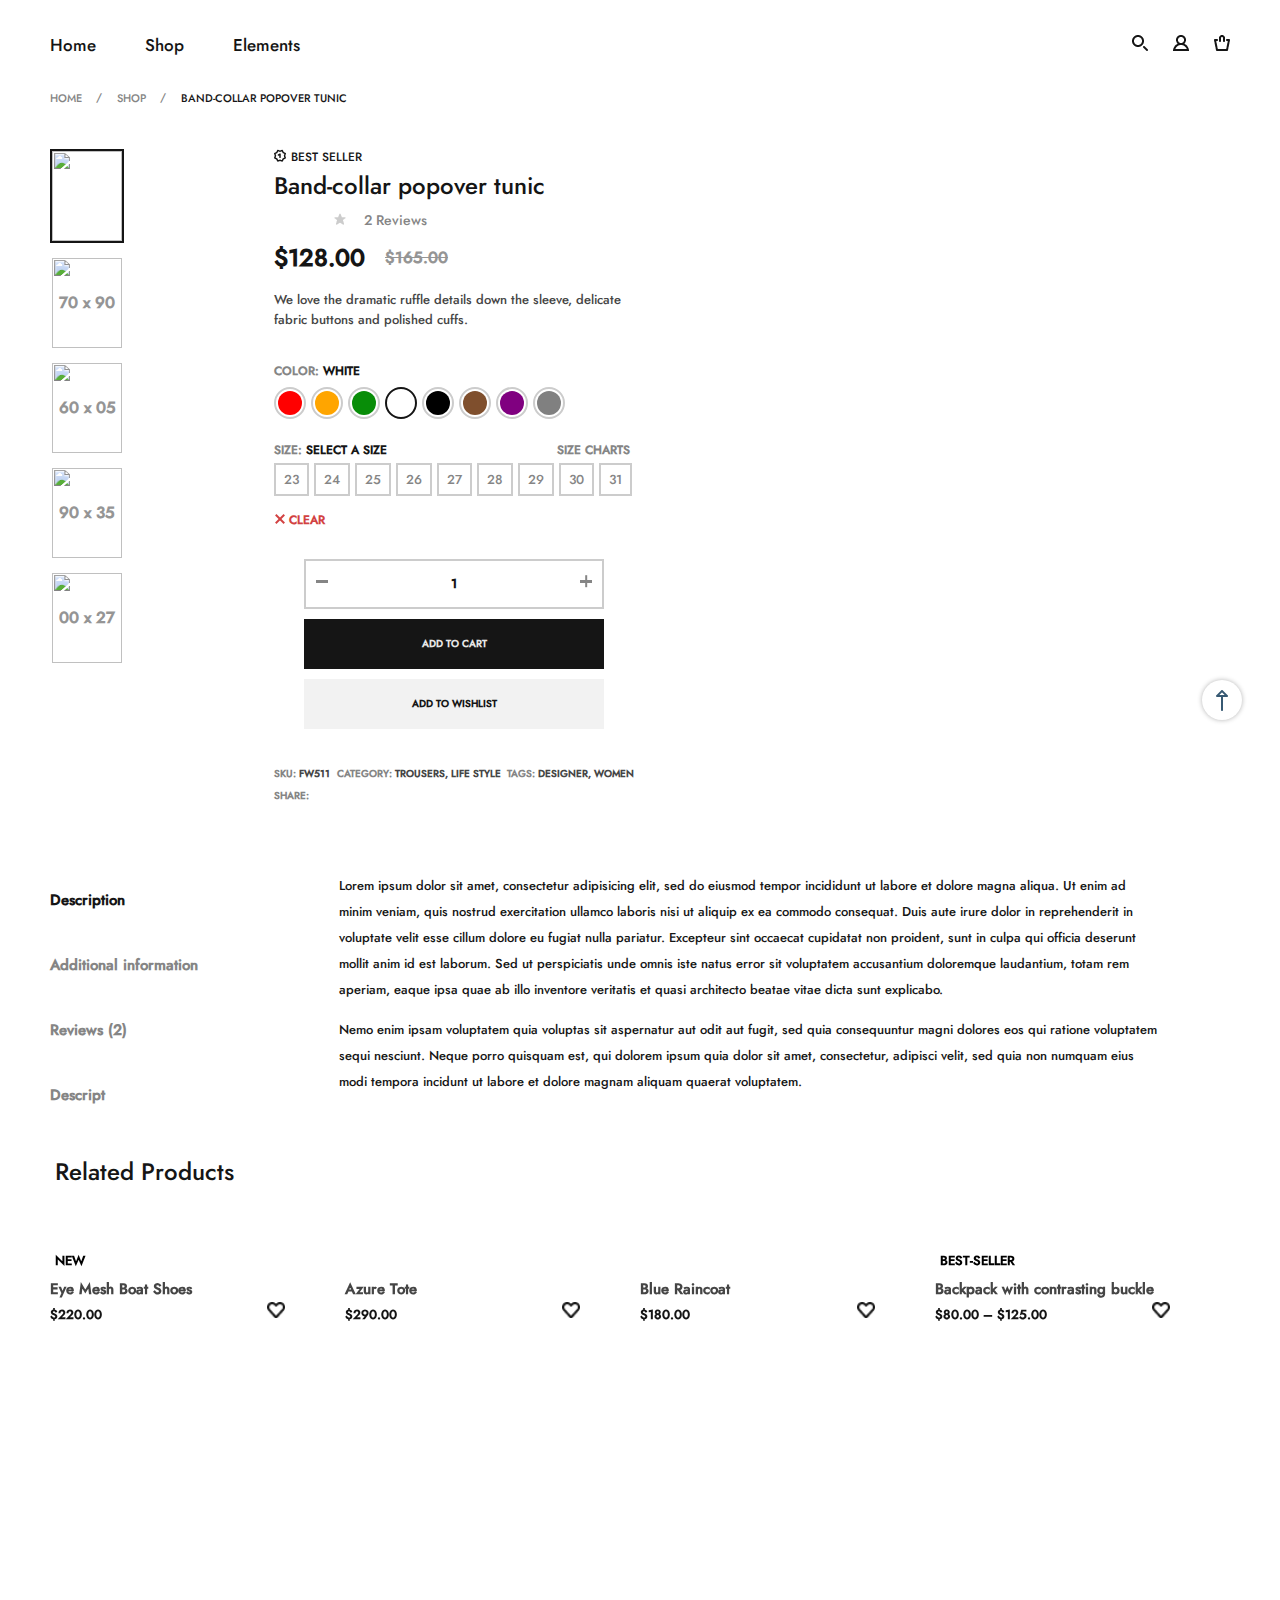
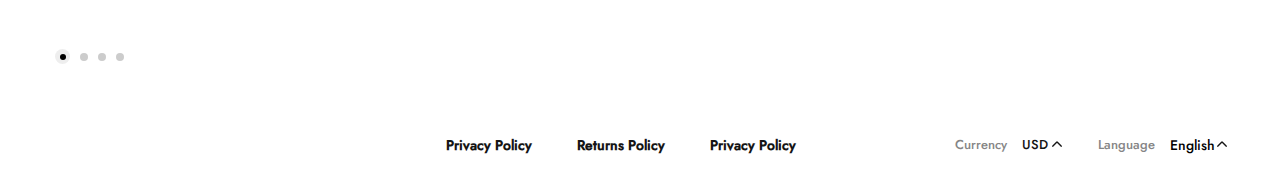
==== card.html @ f7d41558 "Add files via upload" ====
<!DOCTYPE html><html lang="en"><head>    <meta charset="UTF-8">    <meta name="viewport" content="width=device-width, initial-scale=1.0, user-scalable=0">    <link rel="stylesheet" href="css/style-card.min.css">    <title>Zonex</title>    <link rel="stylesheet" href="https://cdn.jsdelivr.net/npm/simplebar@latest/dist/simplebar.css" /></head><body>    <div class="page">        <header class="header catalog-header" id="home">    <div class="container container-1330">        <div class="header__block">            <div class="header__burger">                <div class="menu__icon"></div>            </div>            <nav class="header__nav nav">                <div class="header__list">                    <a href="index.html" class="header__link">Home</a>                    <a href="catalog.html" class="header__link">Shop</a>                    <a href="#elem" class="header__link">Elements</a>                </div>            </nav>            <a href="index.html" class="header__logo ">                <picture><source srcset="img/logo_zonex.webp" type="image/webp"><img src="img/logo_zonex.png" alt=""></picture>            </a>            <div class="header__icons">                <form action="js/script.js" class="header__form">                    <input type="text" class="header__search catalog-header__search">                </form>                <a href="#" class="header__item header__item--1" id="search"><button                        class="header__submit"></button></a>                <a href="#" class="header__item header__item--2"></a>                <a href="#" class="header__item header__item--3"></a>            </div>        </div>    </div></header>        <main class="main">            <div class="breadcrumbs">    <div class="container container-1330">        <div class="card__prev-next">            <ul class="breadcrumbs__list breadcrumbs__list--not">                <li class="breadcrumbs__item">                    <a href="index.html" class="breadcrumbs__link">Home</a>                </li>                <li class="breadcrumbs__item">                    <a href="catalog.html" class="breadcrumbs__link">Shop</a>                </li>                <li class="breadcrumbs__item">                    <a href="card.html" class="breadcrumbs__link breadcrumbs__link--current">Band-collar popover                        tunic</a>                </li>            </ul>        </div>    </div></div>            <div class="card-content">    <div class="container container-1330">        <div class="card-content-top">    <div class="card-content-top__row">        <div class="card-content-top__block1">            <div class="card-content-top__slider card-slider">                <div class="card-slider__item card-slider__item1 card-img--active">                    <picture><source srcset="img/22.webp" type="image/webp"><img src="img/22.png" alt=""></picture>                </div>                <div class="card-slider__item card-slider__item2">                    <picture><source srcset="img/70-90.webp" type="image/webp"><img src="img/70-90.png" alt=""></picture>                    <div class="card-slider__item-text">70 x 90</div>                </div>                <div class="card-slider__item card-slider__item3">                    <picture><source srcset="img/70-90.webp" type="image/webp"><img src="img/70-90.png" alt=""></picture>                    <div class="card-slider__item-text">60 x 05</div>                </div>                <div class="card-slider__item card-slider__item4">                    <picture><source srcset="img/70-90.webp" type="image/webp"><img src="img/70-90.png" alt=""></picture>                    <div class="card-slider__item-text">90 x 35</div>                </div>                <div class="card-slider__item card-slider__item5">                    <picture><source srcset="img/70-90.webp" type="image/webp"><img src="img/70-90.png" alt=""></picture>                    <div class="card-slider__item-text">00 x 27</div>                </div>            </div>            <div class="card-content-top__image card-bid-img1 ">                <picture><source srcset="img/22.webp" type="image/webp"><img src="img/22.png" alt=""></picture>            </div>            <div class="card-content-top__image card-bid-img2 card--none">                <picture><source srcset="img/70-90.webp" type="image/webp"><img src="img/70-90.png" alt=""></picture>                <div class="card-bid-text">70 x 90</div>            </div>            <div class="card-content-top__image card-bid-img3 card--none">                <picture><source srcset="img/70-90.webp" type="image/webp"><img src="img/70-90.png" alt=""></picture>                <div class="card-bid-text">60 x 05</div>            </div>            <div class="card-content-top__image card-bid-img4 card--none">                <picture><source srcset="img/70-90.webp" type="image/webp"><img src="img/70-90.png" alt=""></picture>                <div class="card-bid-text">90 x 35</div>            </div>            <div class="card-content-top__image card-bid-img5 card--none">                <picture><source srcset="img/70-90.webp" type="image/webp"><img src="img/70-90.png" alt=""></picture>                <div class="card-bid-text">00 x 27</div>            </div>        </div>        <div class="card-content-top__block2 card-block2">            <div class="card-block2__charakrestuca">best seller</div>            <div class="card-block2__name">Band-collar popover tunic</div>            <div class="card-block2__rating card-rating">                <div class="card-rating__item card-rating__item1 card-rating__item-active"></div>                <div class="card-rating__item card-rating__item2 card-rating__item-active"></div>                <div class="card-rating__item card-rating__item3 card-rating__item-active"></div>                <div class="card-rating__item card-rating__item4 card-rating__item-active"></div>                <div class="card-rating__item card-rating__item5"></div>                <div class="card-rating__text">2 Reviews</div>            </div>            <div class="card-block2__price">$128.00<span>$165.00</span></div>            <div class="card-block2__opus">We love the dramatic ruffle details down the sleeve, delicate fabric buttons                and polished cuffs.</div>            <div class="card-block2__color">                <div class="card-block2__color--text">Color: <span>White</span></div>                <div class="card-block2__color--select">                    <div class="card-block2__color--item card-color-red" data-card-color="Red"></div>                    <div class="card-block2__color--item card-color-yellow" data-card-color="Orange"></div>                    <div class="card-block2__color--item card-color-green" data-card-color="Green"></div>                    <div class="card-block2__color--item card-color-white card-color-active" data-card-color="White">                    </div>                    <div class="card-block2__color--item card-color-black" data-card-color="Black"></div>                    <div class="card-block2__color--item card-color-brown" data-card-color="Brown"></div>                    <div class="card-block2__color--item card-color-purple" data-card-color="Purple"></div>                    <div class="card-block2__color--item card-color-grey" data-card-color="Grey"></div>                </div>            </div>            <div class="card-block2__size">                <div class="card-block2__size--all-text">                    <div class="card-block2__size--text1">Size: <span>Select a Size</span></div>                    <div class="card-block2__size--text2">Size charts</div>                </div>                <div class="card-block2__size--select">                    <div class="card-block2__size--item" data-card-size="23">23</div>                    <div class="card-block2__size--item" data-card-size="24">24</div>                    <div class="card-block2__size--item" data-card-size="25">25</div>                    <div class="card-block2__size--item" data-card-size="26">26</div>                    <div class="card-block2__size--item" data-card-size="27">27</div>                    <div class="card-block2__size--item" data-card-size="28">28</div>                    <div class="card-block2__size--item" data-card-size="29">29</div>                    <div class="card-block2__size--item" data-card-size="30">30</div>                    <div class="card-block2__size--item" data-card-size="31">31</div>                </div>            </div>            <button class="card-block2__btn">Clear</button>            <div class="card-block2__btn-row">                <div class="card-block2__btn-add">                    <p>1</p><span></span><i></i>                </div>                <div class="card-block2__btn-add-to">Add to cart</div>                <div class="card-block2__btn-add-to">Add to Wishlist</div>            </div>            <div class="card-block2__subtext">                <div class="card-block2__subtext1">SKU: <span>FW511</span></div>                <div class="card-block2__subtext2">Category: <span>Trousers, Life style</span></div>                <div class="card-block2__subtext3">Tags: <span>Designer, Women</span></div>            </div>            <div class="card-block2__buttom-row">                <div class="card-block2__buttom-text">Share:</div>                <a href="https://twitter.com/?lang=uk" target="_blank" class="card-block2__buttom-img">                    <picture><source srcset="img/twitter.webp" type="image/webp"><img src="img/twitter.png" alt=""></picture>                </a>                <a href="https://www.facebook.com/?stype=lo&jlou=AfdSTFsnW-Fo7JtGYpci5kaX9ZbA2-035nfG18NMTuOBf_sI-gXQxUs0WXcDMrx-i08qwXDxy7ufaRk8oyS-xv5Zojs6ORM5NcE_5MnAjG3dIQ&smuh=58360&lh=Ac-LWVZYk8WFx6GEGuM"                    target="_blank" class="card-block2__buttom-img">                    <picture><source srcset="img/facebook.webp" type="image/webp"><img src="img/facebook.png" alt=""></picture>                </a>                <a href="https://www.instagram.com/?hl=uk" target="_blank" class="card-block2__buttom-img">                    <picture><source srcset="img/instagram.webp" type="image/webp"><img src="img/instagram.png" alt=""></picture>                </a>            </div>        </div>    </div></div>        <div class="card-buttom">    <div class="card-buttom__block1">        <div class="card-description">            <div class="card-description__left">                <ul class="card-description__navigation" data-simplebar>                    <li class="card-description__item"><a href="#one"                            class="card-description__link card-description__link--active">Description</a>                    </li>                    <li class="card-description__item"><a href="#two" class="card-description__link">Additional                            information</a></li>                    <li class="card-description__item"><a href="#three" class="card-description__link">Reviews (2)</a>                    </li>                    <li class="card-description__item"><a href="#four" class="card-description__link">Descript</a>                    </li>                </ul>            </div>            <div class="card-description__right">                <div class="card-description__content card-description__content--active" data-target="#one">                    <p>Lorem ipsum dolor sit amet, consectetur adipisicing elit, sed do eiusmod tempor incididunt ut                        labore et dolore magna aliqua. Ut enim ad minim veniam, quis nostrud exercitation ullamco                        laboris nisi ut aliquip ex ea commodo consequat. Duis aute irure dolor in reprehenderit in                        voluptate velit esse cillum dolore eu fugiat nulla pariatur. Excepteur sint occaecat cupidatat                        non proident, sunt in culpa qui officia deserunt mollit anim id est laborum. Sed ut perspiciatis                        unde omnis iste natus error sit voluptatem accusantium doloremque laudantium, totam rem aperiam,                        eaque ipsa quae ab illo inventore veritatis et quasi architecto beatae vitae dicta sunt                        explicabo.</P><br>                    <p>Nemo enim ipsam voluptatem quia voluptas sit aspernatur aut odit aut fugit, sed quia                        consequuntur magni dolores eos qui ratione voluptatem sequi nesciunt. Neque porro quisquam est,                        qui dolorem ipsum quia dolor sit amet, consectetur, adipisci velit, sed quia non numquam eius                        modi tempora incidunt ut labore et dolore magnam aliquam quaerat voluptatem.                    </p><br>                </div>                <div class="card-description__content" data-target="#two">                    <p>Lorem ipsum dolor sit amet, consectetur adipisicing elit, sed do eiusmod tempor incididunt ut                        labore et dolore magna aliqua. Ut enim ad minim veniam, quis nostrud exercitation ullamco                        laboris nisi ut aliquip ex ea commodo consequat. Duis aute irure dolor in reprehenderit in                        voluptate velit esse cillum dolore eu fugiat nulla pariatur. Excepteur sint sed quia                        consequuntur magni dolores eos qui ratione voluptatem sequi nesciunt. Neque porro quisquam est,                        qui dolorem ipsum quia dolor sit amet, consectetur, adipisci velit occaecat cupidatat                        non proident, sunt in culpa qui officia deserunt mollit anim id est laborum. Sed ut perspiciatis                        unde omnis iste natus error sit voluptatem accusantium doloremque laudantium, totam rem aperiam,                        eaque ipsa quae ab illo inventore veritatis et quasi architecto beatae vitae dicta sunt                        explicabo.</P><br>                    <p>Nemo enim ipsam voluptatem quia voluptas sit aspernatur aut odit aut fugit, sed quia                        consequuntur magni dolores eos qui ratione voluptatem sequi nesciunt. Neque porro sed quia                        consequuntur magni dolores eos qui ratione voluptatem sequi nesciunt. Neque porro quisquam est,                        qui dolorem ipsum quia dolor sit amet, consectetur, adipisci velit sed quia                        consequuntur magni dolores eos qui ratione voluptatem sequi nesciunt. Neque porro quisquam est,                        qui dolorem ipsum quia dolor sit amet, consectetur, adipisci velit quisquam est,                        qui dolorem ipsum quia dolor sit amet, consectetur, adipisci velit, sed quia non numquam eius                        modi tempora incidunt ut labore et dolore magnam aliquam quaerat voluptatem.                    </p><br>                </div>                <div class="card-description__content " data-target="#three">                    <p>Lorem ipsum dolor sit amet, consectetur adipisicing elit, sed do eiusmod tempor incididunt ut                        labore et dolorest laborum. Sed ut perspiciatis unde omnis iste natus error sit voluptatem                        accusantium doloremque laudantium, totam rem aperiam,                        eaque ipsa quae ab illo inventore veritatis et quasi architecto beatae vitae dicta sunt                        explicabo.</P><br>                    <p>Nemo enim ipsam voluptatem quia voluptas sit aspernatur aut odit aut fugit, sed quia                        consequuntur magni dolores eos qui ratione voluptatem sequi nesciunt. Neque porro quisquam est,                        qui dolorem ipsum quia dolor sit amet, consectetur, adipisci velit, sed quia non numquam eius                        modi tempora incidunt ut labore et dolore magnam aliquam quaerat voluptatem.                    </p><br>                </div>                <div class="card-description__content" data-target="#four">                    <p>Lorem ipsum dolor sit amet, consectetur adipisicing elit, sed do eiusmod tempor incididunt ut                        labore et dolore magna aliqua. Ut enim ad minim veniam, quis nostrud exercitation ullamco                        laboris nisi ut aliquip ratione voluptatem sequi nesciunt. Neque porro quisquam est,                        qui dolorem ipsum quia dolor sit amet, consectetur, adipisci velit occaecat cupidatat                        non proident, sunt in culpa qui officia deserunt mollit anim id est laborum. Sed ut perspiciatis                        unde omnis iste natus error sit voluptatem accusantium doloremque laudantium, totam rem aperiam,                        eaque ipsa quae ab illo inventore veritatis et quasi architecto beatae vitae dicta sunt                        explicabo.</P><br>                    <p>Nemo enim ipsam voluptatem quia voluptas sit aspernatur aut odit aut fugit, sed quia                        consequuntur magni dolores eos qui ratione voluptatem sequi nesciunt. Neque porro sed quia                        consequuntur magni dolores eos qui ratione voluptatem sequi nesciunt. Neque porro quisquam est,                        qui dolorem ipsum quia dolor sit amet, consectetur, adipisci velit sed quia                        consequuntur magni dolores eos consectetur, adipisci velit quisquam est,                        qui dolorem ipsum quia dolor sit amet, consectetur, adipisci velit, sed quia non numquam eius                        modi tempora incidunt ut labore et dolore magnam aliquam quaerat voluptatem.                    </p><br>                </div>            </div>        </div>    </div>    <div class="card-buttom__block2" id="elem">        <div class="card-buttom__name">Related Products</div>        <div class="card-buttom__slider">            <div class="card-buttom__slider--item">                <div class="block-shop shop-new shop-new new1 all1">                    <a href="card.html" class="block-shop__images">                        <picture><source srcset="img/8.webp" type="image/webp"><img src="img/8.png" alt=""></picture>                    </a>                    <div class="block-shop__characteth">                        <div class="block-shop__characteth--images">                            <picture><source srcset="img/new.webp" type="image/webp"><img src="img/new.png" alt=""></picture>                        </div>                        <div class="block-shop__characteth--text">New</div>                    </div>                    <a href="card.html" class="block-shop__name">Eye Mesh Boat Shoes</a>                    <div class="block-shop__row">                        <div class="block-shop__price">$220.00</div>                        <div class="block-shop__like"></div>                    </div>                </div>            </div>            <div class="card-buttom__slider--item">                <div class="block-shop all2">                    <a href="card.html" class="block-shop__images">                        <picture><source srcset="img/9.webp" type="image/webp"><img src="img/9.png" alt=""></picture>                    </a>                    <div class="block-shop__characteth">                        <div class="block-shop__characteth--images">                            <picture><source srcset="#" type="image/webp"><img src="#" alt=""></picture>                        </div>                        <div class="block-shop__characteth--text"></div>                    </div>                    <a href="card.html" class="block-shop__name">Azure Tote</a>                    <div class="block-shop__row">                        <div class="block-shop__price">$290.00</div>                        <div class="block-shop__like">                        </div>                    </div>                </div>            </div>            <div class="card-buttom__slider--item">                <div class="block-shop all3">                    <a href="card.html" class="block-shop__images">                        <picture><source srcset="img/10.webp" type="image/webp"><img src="img/10.png" alt=""></picture>                    </a>                    <div class="block-shop__characteth">                        <div class="block-shop__characteth--images">                            <picture><source srcset="#" type="image/webp"><img src="#" alt=""></picture>                        </div>                        <div class="block-shop__characteth--text"></div>                    </div>                    <a href="card.html" class="block-shop__name">Blue Raincoat</a>                    <div class="block-shop__row">                        <div class="block-shop__price">$180.00</div>                        <div class="block-shop__like">                        </div>                    </div>                </div>            </div>            <div class="card-buttom__slider--item">                <div class="block-shop shop-sale shop-sale sale1 all4">                    <a href="card.html" class="block-shop__images">                        <picture><source srcset="img/11.webp" type="image/webp"><img src="img/11.png" alt=""></picture>                    </a>                    <div class="block-shop__characteth">                        <div class="block-shop__characteth--images">                            <picture><source srcset="img/best-seller.webp" type="image/webp"><img src="img/best-seller.png" alt=""></picture>                        </div>                        <div class="block-shop__characteth--text">best-seller</div>                    </div>                    <a href="card.html" class="block-shop__name">Backpack with contrasting buckle</a>                    <div class="block-shop__row">                        <div class="block-shop__price">$80.00 – $125.00</div>                        <div class="block-shop__like">                        </div>                    </div>                </div>            </div>            <div class="card-buttom__slider--item">                <div class="block-shop shop-sale shop-sale sale2 all5">                    <a href="card.html" class="block-shop__images">                        <picture><source srcset="img/12.webp" type="image/webp"><img src="img/12.png" alt=""></picture>                    </a>                    <div class="block-shop__characteth">                        <div class="block-shop__characteth--images">                            <picture><source srcset="img/best-seller.webp" type="image/webp"><img src="img/best-seller.png" alt=""></picture>                        </div>                        <div class="block-shop__characteth--text">best-seller</div>                    </div>                    <a href="card.html" class="block-shop__name">Shirt in organic cotton classic gingham</a>                    <div class="block-shop__row">                        <div class="block-shop__price">$59.50<span>$172.00</span></div>                        <div class="block-shop__like">                        </div>                    </div>                </div>            </div>            <div class="card-buttom__slider--item">                <div class="block-shop shop-sale shop-sale sale3 all6">                    <a href="card.html" class="block-shop__images">                        <picture><source srcset="img/13.webp" type="image/webp"><img src="img/13.png" alt=""></picture>                    </a>                    <div class="block-shop__characteth">                        <div class="block-shop__characteth--images">                            <picture><source srcset="img/sale.webp" type="image/webp"><img src="img/sale.png" alt=""></picture>                        </div>                        <div class="block-shop__characteth--text">sale</div>                    </div>                    <a href="card.html" class="block-shop__name">Tailored indigo jumpsuit                    </a>                    <div class="block-shop__row">                        <div class="block-shop__price">$128.00<span>$165.00</span></div>                        <div class="block-shop__like">                        </div>                    </div>                </div>            </div>            <div class="card-buttom__slider--item">                <div class="block-shop all7">                    <a href="card.html" class="block-shop__images">                        <picture><source srcset="img/14.webp" type="image/webp"><img src="img/14.png" alt=""></picture>                    </a>                    <div class="block-shop__characteth">                        <div class="block-shop__characteth--images">                            <picture><source srcset="#" type="image/webp"><img src="#" alt=""></picture>                        </div>                        <div class="block-shop__characteth--text"></div>                    </div>                    <a href="card.html" class="block-shop__name">Triple stone drop earrings</a>                    <div class="block-shop__row">                        <div class="block-shop__price">$49.50</div>                        <div class="block-shop__like">                        </div>                    </div>                </div>            </div>            <div class="card-buttom__slider--item">                <div class="block-shop shop-sale sale4 all8">                    <a href="card.html" class="block-shop__images">                        <picture><source srcset="img/15.webp" type="image/webp"><img src="img/15.png" alt=""></picture>                    </a>                    <div class="block-shop__characteth">                        <div class="block-shop__characteth--images">                            <picture><source srcset="img/best-seller.webp" type="image/webp"><img src="img/best-seller.png" alt=""></picture>                        </div>                        <div class="block-shop__characteth--text">best-seller</div>                    </div>                    <a href="card.html" class="block-shop__name">Backpack with contrasting buckle</a>                    <div class="block-shop__row">                        <div class="block-shop__price">$158.00<span>399.00</span></div>                        <div class="block-shop__like">                        </div>                    </div>                </div>            </div>        </div>    </div></div>        <a href="#home">            <div class="btn__up"></div>        </a>    </div></div>        </main>        <footer class="footer">    <div class="container container-1330 ">        <div class="footer__block2">            <div class="footer__row-catalog">                <div class=" footer__body2-catalog">                    <a href="https://twitter.com/?lang=uk" target="_blank" class="footer__icon-catalog">                        <picture><source srcset="img/twitter.webp" type="image/webp"><img src="img/twitter.png" alt=""></picture>                    </a>                    <a href="https://www.facebook.com/?stype=lo&jlou=AfdSTFsnW-Fo7JtGYpci5kaX9ZbA2-035nfG18NMTuOBf_sI-gXQxUs0WXcDMrx-i08qwXDxy7ufaRk8oyS-xv5Zojs6ORM5NcE_5MnAjG3dIQ&smuh=58360&lh=Ac-LWVZYk8WFx6GEGuM"                        target="_blank" class="footer__icon-catalog">                        <picture><source srcset="img/facebook.webp" type="image/webp"><img src="img/facebook.png" alt=""></picture>                    </a>                    <a href="https://www.instagram.com/?hl=uk" target="_blank" class="footer__icon-catalog">                        <picture><source srcset="img/instagram.webp" type="image/webp"><img src="img/instagram.png" alt=""></picture>                    </a>                </div>                <div class=" footer-catolog__body1">                    <div class="footer__policy-catalog">Privacy Policy</div>                    <div class="footer__policy-catalog">Returns Policy</div>                    <div class="footer__policy-catalog">Privacy Policy</div>                </div>                <div class="footer__body3 footer-body3">                    <div class="footer-body3__block">                        <div class="footer-body3__text">Currency</div>                        <div class="footer-body3__choise-big">                            <div class="footer-body3__choise">USD</div>                            <div class="footer-body3__down1">                                <div class="footer-body3__valut">USD</div>                                <div class="footer-body3__valut">EUR</div>                                <div class="footer-body3__valut">RUB</div>                            </div>                        </div>                    </div>                    <div class="footer-body3__block">                        <div class="footer-body3__text">Language</div>                        <div class="footer-body3__choise-big">                            <div class="footer-body3__choise--lang">English</div>                            <div class="footer-body3__down2">                                <div class="footer-body3__lang">English</div>                                <div class="footer-body3__lang">Ukrainian</div>                                <div class="footer-body3__lang">Russian</div>                            </div>                        </div>                    </div>                </div>            </div>        </div>    </div></footer>    </div>    <script src="https://cdn.jsdelivr.net/npm/simplebar@latest/dist/simplebar.min.js"></script>    <script src="https://code.jquery.com/jquery-3.5.1.min.js"></script>    <script src="js/slick.min.js"></script>    <script src="js/script.min.js"></script></body></html>
---- css/style-card.min.css ----
*{padding:0;margin:0;border:0}*,:after,:before{-webkit-box-sizing:border-box;box-sizing:border-box}:active,:focus{outline:0}a:active,a:focus{outline:0}aside,footer,header,nav{display:block}body,html{height:100%;width:100%;font-size:100%;line-height:1;font-size:14px;-ms-text-size-adjust:100%;-moz-text-size-adjust:100%;-webkit-text-size-adjust:100%}button,input,textarea{font-family:inherit}input::-ms-clear{display:none}button{cursor:pointer}button::-moz-focus-inner{padding:0;border:0}a,a:visited{text-decoration:none}a:hover{text-decoration:none}li,ul{list-style:none}img{vertical-align:top}h1,h2,h3,h4,h5,h6{font-size:inherit;font-weight:400}@font-face{font-family:Jost;font-display:swap;src:url(../fonts/JostBold.woff) format("woff"),url(../fonts/JostBold.woff2) format("woff2");font-weight:"700";font-style:normal}@font-face{font-family:Jost;font-display:swap;src:url(../fonts/JostMedium.woff) format("woff"),url(../fonts/JostMedium.woff2) format("woff2");font-weight:"500";font-style:normal}.page{font-family:Jost}.header__burger{height:22px;width:25px;display:-webkit-box;display:-ms-flexbox;display:flex;-webkit-box-pack:center;-ms-flex-pack:center;justify-content:center;-webkit-box-align:center;-ms-flex-align:center;align-items:center;display:none;z-index:510}.menu__icon{position:relative;width:25px;height:3.5px;background-color:#151515}.menu__icon::before{content:'';position:absolute;left:0;display:block;top:-8px;width:25px;height:3.5px;background-color:#151515;-webkit-transition:top .2s linear .2s,-webkit-transform .2s ease-in;transition:top .2s linear .2s,-webkit-transform .2s ease-in;-o-transition:transform .2s ease-in,top .2s linear .2s;transition:transform .2s ease-in,top .2s linear .2s;transition:transform .2s ease-in,top .2s linear .2s,-webkit-transform .2s ease-in}.menu__icon::after{position:absolute;content:'';left:0;display:block;top:8px;width:25px;height:3.5px;background-color:#151515;-webkit-transition:top .2s linear .2s,-webkit-transform .2s ease-in;transition:top .2s linear .2s,-webkit-transform .2s ease-in;-o-transition:transform .2s ease-in,top .2s linear .2s;transition:transform .2s ease-in,top .2s linear .2s;transition:transform .2s ease-in,top .2s linear .2s,-webkit-transform .2s ease-in}.icon-active{background-color:transparent}.icon-active::before{-webkit-transform:rotate(45deg);-ms-transform:rotate(45deg);transform:rotate(45deg);top:0;-webkit-transition:top .2s linear,-webkit-transform .2s ease-in .2s;transition:top .2s linear,-webkit-transform .2s ease-in .2s;-o-transition:top .2s linear,transform .2s ease-in .2s;transition:top .2s linear,transform .2s ease-in .2s;transition:top .2s linear,transform .2s ease-in .2s,-webkit-transform .2s ease-in .2s}.icon-active::after{-webkit-transform:rotate(-45deg);-ms-transform:rotate(-45deg);transform:rotate(-45deg);top:0;-webkit-transition:top .2s linear,-webkit-transform .2s ease-in .2s;transition:top .2s linear,-webkit-transform .2s ease-in .2s;-o-transition:top .2s linear,transform .2s ease-in .2s;transition:top .2s linear,transform .2s ease-in .2s;transition:top .2s linear,transform .2s ease-in .2s,-webkit-transform .2s ease-in .2s}.menu-active{opacity:1;visibility:visible}.body-activeee{overflow:hidden}.header{background-color:#dadad8}.header__block{display:-webkit-box;display:-ms-flexbox;display:flex;height:90px;-webkit-box-pack:justify;-ms-flex-pack:justify;justify-content:space-between;-webkit-box-align:center;-ms-flex-align:center;align-items:center}.header__link{color:#151515;font-size:17px;font-weight:500;margin-right:45px}.header__link:last-child{margin-right:0}.header__logo{position:absolute;left:46%}.header__icons{display:-webkit-box;display:-ms-flexbox;display:flex}.header__item{width:16px;height:16px;margin-right:25px;z-index:20;position:relative;top:10px}.header__item:last-child{margin-right:0}.header__item--1{background-image:url(../img/1.png);margin-left:5px}.header__item--2{background-image:url(../img/2.png)}.header__item--3{background-image:url(../img/3.png)}.header__search{width:300px;height:40px;position:relative;border-radius:5px;opacity:0;visibility:hidden;-webkit-transition-duration:1s;-o-transition-duration:1s;transition-duration:1s;-webkit-transition-property:opacity;-o-transition-property:opacity;transition-property:opacity}.container{max-width:1820px;margin:0 auto;padding:0 50px}.search__active{opacity:1;visibility:visible;-webkit-transition-duration:.5s;-o-transition-duration:.5s;transition-duration:.5s;-webkit-transition-property:opacity;-o-transition-property:opacity;transition-property:opacity}.footer{position:relative;margin-top:50px}.footer__container{max-width:1330px;margin:0 auto;padding:0 30px}.footer-catolog__body1{margin-left:15%}.footer__block1{display:-webkit-box;display:-ms-flexbox;display:flex;-webkit-box-pack:justify;-ms-flex-pack:justify;justify-content:space-between;margin-bottom:30px}.footer__column:not(:last-child){margin-right:25px}.footer__column:nth-child(3){position:relative;width:650px}.footer__column a{display:block}.footer__title{color:#151515;font-size:16px;font-weight:700;text-transform:uppercase;margin-bottom:25px}.footer__text{color:#454545;font-size:13px;font-weight:500;margin-bottom:20px;cursor:pointer}.footer__form{position:relative;height:85px}.footer__email{width:650px;border-bottom:3px solid #151515;margin:15px 0 0;padding:10px}.footer__email:hover{-webkit-box-shadow:0 0 15px #000;box-shadow:0 0 15px #000;border:none}.footer__email:focus{border:3px solid #151515;-webkit-box-shadow:none;box-shadow:none}.footer__btn{position:absolute;bottom:35px;right:15px;color:#151515;font-size:15px;font-weight:700;background-color:#fff}.footer__block2{height:100px;padding-top:43px}.footer__row{display:-webkit-box;display:-ms-flexbox;display:flex;-webkit-box-pack:justify;-ms-flex-pack:justify;justify-content:space-between;-webkit-box-flex:0;-ms-flex:0 1 100%;flex:0 1 100%}.footer__body1,.footer__body2{display:-webkit-box;display:-ms-flexbox;display:flex}.footer__policy{margin-right:45px;font-size:14px;font-weight:700;color:#151515;cursor:pointer}.footer__policy:last-child{margin-right:0}.footer__policy-catalog{margin-right:45px;font-size:14px;font-weight:700;color:#151515;cursor:pointer}.footer__policy-catalog:last-child{margin-right:0}.footer__icon{margin-left:30px}.footer__icon:first-child{margin-left:0}.footer-body3{display:-webkit-box;display:-ms-flexbox;display:flex;margin-right:15px}.footer-body3__block{position:relative;display:-webkit-box;display:-ms-flexbox;display:flex}.footer-body3__block:not(:last-child){margin-right:50px}.footer-body3__text{color:#858585;font-size:13px;font-weight:500;margin-right:15px}.footer-body3__choise-big{position:relative;cursor:pointer}.footer-body3__choise{color:#151515;font-size:13px;font-weight:500;-webkit-user-select:none;-moz-user-select:none;-ms-user-select:none;user-select:none}.footer-body3__choise::after{content:"";position:absolute;right:-14px;top:6px;width:10px;height:6px;background-image:url(../img/angle-down_dark.png);background-position:center;background-size:cover;background-repeat:no-repeat;-webkit-transform:translateY(-50%) rotate(180deg);-ms-transform:translateY(-50%) rotate(180deg);transform:translateY(-50%) rotate(180deg)}.footer-body3__choise--lang{-webkit-user-select:none;-moz-user-select:none;-ms-user-select:none;user-select:none}.footer-body3__choise--lang::after{content:"";position:absolute;right:-26%;top:6px;width:10px;height:6px;background-image:url(../img/angle-down_dark.png);background-position:center;background-size:cover;background-repeat:no-repeat;-webkit-transform:translateY(-50%) rotate(180deg);-ms-transform:translateY(-50%) rotate(180deg);transform:translateY(-50%) rotate(180deg)}.footer-body3__down1{position:absolute;right:0;bottom:20px;display:none}.footer-body3__valut{color:#151515;font-size:13px;font-weight:700;margin-bottom:5px;text-transform:uppercase}.footer-body3__down2{position:absolute;right:-25%;bottom:20px;display:none}.footer-body3__down--open .footer-body3__down1,.footer-body3__down--open .footer-body3__down2{display:block}.footer-body3__down--open .footer-body3__choise--lang::after,.footer-body3__down--open .footer-body3__choise::after{-webkit-transform:translateY(-50%) rotate(0);-ms-transform:translateY(-50%) rotate(0);transform:translateY(-50%) rotate(0)}.footer-body3__lang{color:#151515;font-size:13px;font-weight:700;margin-bottom:5px;text-transform:uppercase;text-align:center}.footer-catolog__body1{display:-webkit-box;display:-ms-flexbox;display:flex}.footer__body2-catalog{display:-webkit-box;display:-ms-flexbox;display:flex}.footer__icon-catalog{margin-left:30px}.footer__icon-catalog:first-child{margin-left:0}.footer__row-catalog{display:-webkit-box;display:-ms-flexbox;display:flex;-webkit-box-pack:justify;-ms-flex-pack:justify;justify-content:space-between;-webkit-box-flex:0;-ms-flex:0 1 100%;flex:0 1 100%}.home-slider{background-color:#dadad8;margin-bottom:50px}.home-slider__container{max-width:1350px;margin:0 auto;padding:0 50px}.home-slider__block{display:-webkit-box;display:-ms-flexbox;display:flex;-webkit-box-align:center;-ms-flex-align:center;align-items:center}.home-slider__text1{color:#151515;font-size:82px;font-weight:700;display:-webkit-box;display:-ms-flexbox;display:flex;margin-bottom:50px}.home-slider__text2{color:#151515;font-size:18px;font-weight:500;display:-webkit-box;display:-ms-flexbox;display:flex;-webkit-box-align:center;-ms-flex-align:center;align-items:center}.home-slider__images img{max-height:567px}.slider{position:relative}.slick-list{overflow:hidden}.slick-track{display:-webkit-box;display:-ms-flexbox;display:flex}.slider .slick-dots{display:-webkit-box;display:-ms-flexbox;display:flex;position:absolute;left:48%;bottom:10px}.slider .slick-dots li{margin:0 5px}.slider .slick-dots li button{font-size:0;width:8px;height:8px;background-color:#ececeb;border-radius:50%;border:1px solid #fff}.slider .slick-dots li.slick-active button{width:15px;height:15px;background-color:#fff}.slider .slick-dots li.slick-active button::before{content:'';background-color:#000;width:6px;height:6px;border-radius:50%;display:-webkit-inline-box;display:-ms-inline-flexbox;display:inline-flex;-webkit-box-pack:center;-ms-flex-pack:center;justify-content:center;-webkit-box-align:center;-ms-flex-align:center;align-items:center}.slick-arrow{position:absolute;width:48px;height:48px;border:2px solid #000}.marketing{position:absolute;position:fixed;bottom:50px;width:280px;height:115px;margin-left:50px;border-radius:5px;-webkit-box-shadow:0 0 30px #000;box-shadow:0 0 30px #000;background-color:#fff;-webkit-transform:translateX(0);-ms-transform:translateX(0);transform:translateX(0);-webkit-transition:-webkit-transform .3s;transition:-webkit-transform .3s;-o-transition:transform .3s;transition:transform .3s;transition:transform .3s,-webkit-transform .3s;z-index:100}.marketing__element{display:-webkit-box;display:-ms-flexbox;display:flex;-webkit-box-pack:justify;-ms-flex-pack:justify;justify-content:space-between;margin:12.5px 15px 0}.marketing__images{margin-right:15px}.marketing__images img{width:70px;height:90px}.marketing__title{color:#858585;font-size:11px;font-weight:500;text-align:left;margin-bottom:8px}.marketing__text{color:#151515;font-size:16px;font-weight:500;text-align:left;margin-bottom:7px;line-height:22px}.marketing__subtext{color:#858585;font-size:12px;font-weight:400;text-align:left;line-height:13px}.marketing__close img{cursor:pointer}.marketing__close img:hover{-webkit-transform:scale(1.3);-ms-transform:scale(1.3);transform:scale(1.3)}.marketing__end{-webkit-transform:translateX(-150vw);-ms-transform:translateX(-150vw);transform:translateX(-150vw);-webkit-transition:-webkit-transform .3s;transition:-webkit-transform .3s;-o-transition:transform .3s;transition:transform .3s;transition:transform .3s,-webkit-transform .3s}.home-slider-catalog{background-color:#fff}.home-slider-catalog__allblock{position:relative}.home-slider-catalog__slider{background-color:#f8f8f8;position:relative}.home-slider-catalog__block{position:relative;display:-webkit-box;display:-ms-flexbox;display:flex;-webkit-box-align:center;-ms-flex-align:center;align-items:center;height:457px;width:890px;margin:0 auto}.home-slider-catalog__body{width:408px}.home-slider-catalog__body2{width:408px;position:absolute;right:0}.home-slider-catalog__text1{color:#151515;font-weight:700;display:-webkit-box;display:-ms-flexbox;display:flex;font-size:36px;line-height:47px;margin-bottom:25px}.home-slider-catalog__text2{color:#151515;font-weight:500;display:-webkit-box;display:-ms-flexbox;display:flex;-webkit-box-align:center;-ms-flex-align:center;align-items:center;font-size:15px;line-height:25px;margin-bottom:40px}.home-slider-catalog__images{position:absolute;top:0;right:8%}.home-slider-catalog__images2{position:absolute;top:0;left:8%}.home-slider-catalog__subblock{display:-webkit-box;display:-ms-flexbox;display:flex}.home-slider-catalog__btn{width:145px;height:48px;border:1px solid #111;background-color:#fff;display:-webkit-box;display:-ms-flexbox;display:flex;-webkit-box-align:center;-ms-flex-align:center;align-items:center;-webkit-box-pack:center;-ms-flex-pack:center;justify-content:center;margin-right:15px}.home-slider-catalog__btn:last-child{margin-right:0}.home-slider-catalog__btn span{color:#111;font-size:14px;font-weight:500}.home-slider-catalog__arrow-next{cursor:pointer;position:absolute;right:2%;top:43%;z-index:5;width:40px;height:40px;border:3px solid #000;display:-webkit-inline-box;display:-ms-inline-flexbox;display:inline-flex;-webkit-box-align:center;-ms-flex-align:center;align-items:center;-webkit-box-pack:center;-ms-flex-pack:center;justify-content:center;background-color:#f8f8f8}.home-slider-catalog__arrow-next-img{-webkit-transform:rotate(180deg);-ms-transform:rotate(180deg);transform:rotate(180deg);background:url(../img/arrow-prev.png);width:16px;height:8px;position:relative}.home-slider-catalog__arrow-prev{cursor:pointer;position:absolute;left:2%;top:43%;z-index:5;width:40px;height:40px;border:3px solid #000;display:-webkit-inline-box;display:-ms-inline-flexbox;display:inline-flex;-webkit-box-align:center;-ms-flex-align:center;align-items:center;-webkit-box-pack:center;-ms-flex-pack:center;justify-content:center;background-color:#f8f8f8}.home-slider-catalog__arrow-prev-img{background:url(../img/arrow-prev.png);width:16px;height:8px;position:relative}.shop{margin-bottom:30px;margin-top:150px;position:relative}.shop__categories{position:absolute;top:-70px;left:50%;margin-left:-245.8px;display:-webkit-box;display:-ms-flexbox;display:flex;-webkit-box-pack:center;-ms-flex-pack:center;justify-content:center}.shop__item{-webkit-user-select:none;-moz-user-select:none;-ms-user-select:none;user-select:none;margin-right:40px;color:#858585;font-size:24px;font-weight:500;margin-bottom:50px;cursor:pointer}.shop__item-active{color:#151515}.shop__item:last-child{margin-right:0}.shop__row{display:-webkit-box;display:-ms-flexbox;display:flex;-webkit-box-pack:justify;-ms-flex-pack:justify;justify-content:space-between;-ms-flex-wrap:wrap;flex-wrap:wrap;height:1050px}.shop__row-container{max-width:1280px;margin:0 auto;padding:0 5px}.shop .block-shop{-webkit-box-sizing:border-box;box-sizing:border-box;width:310px;height:495px;margin-bottom:30px;-webkit-transition:-webkit-transform .3s;transition:-webkit-transform .3s;-o-transition:transform .3s;transition:transform .3s;transition:transform .3s,-webkit-transform .3s}.shop .block-shop-left{position:relative;left:-150vw;-webkit-transition:left .5s,-webkit-transform .5s;transition:left .5s,-webkit-transform .5s;-o-transition:left .5s,transform .5s;transition:left .5s,transform .5s;transition:left .5s,transform .5s,-webkit-transform .5s;-webkit-transition-delay:.5s;-o-transition-delay:.5s;transition-delay:.5s}.shop .block-shop-left2{position:relative;left:-150vw;-webkit-transition:left .5s,-webkit-transform .5s;transition:left .5s,-webkit-transform .5s;-o-transition:left .5s,transform .5s;transition:left .5s,transform .5s;transition:left .5s,transform .5s,-webkit-transform .5s}.shop .block-shop__images img{width:310px}.shop .block-shop__characteth{display:-webkit-box;display:-ms-flexbox;display:flex;margin-bottom:13px;margin-top:25px;height:15px}.shop .block-shop__characteth--text{color:#000;font-size:13px;font-weight:700;text-transform:uppercase;margin-left:5px}.shop .block-shop__name{color:#454545;font-size:15px;font-weight:600}.shop .block-shop__row{display:-webkit-box;display:-ms-flexbox;display:flex;-webkit-box-pack:justify;-ms-flex-pack:justify;justify-content:space-between;margin-top:11px;position:relative}.shop .block-shop__price{color:#151515;font-size:13px;font-weight:700}.shop .block-shop__price span{color:#959595;text-decoration:line-through;padding-left:10px}.shop .block-shop__like{display:block;margin-right:15px;position:absolute;top:-6px;right:0;cursor:pointer;background-image:url(../img/like.png);background-repeat:no-repeat;background-size:18px 16px;width:18px;height:16px}.shop .block-shop__like--active{background-image:url(../img/like-full.png);background-size:18px 16px;width:20px;height:18px}.shop-big__btn{display:-webkit-box;display:-ms-flexbox;display:flex;-webkit-box-pack:center;-ms-flex-pack:center;justify-content:center}.shop-btn{background-color:#fff}.shop-btn:hover{-webkit-transform:scale(1.1);-ms-transform:scale(1.1);transform:scale(1.1)}.shop-btn__text{display:block;color:#858585;font-size:13px;font-weight:500;text-align:center;margin-bottom:3px}.shop-btn__text2{display:none}.shop-btn__image img{-webkit-transform:rotate(0);-ms-transform:rotate(0);transform:rotate(0);-webkit-transition:-webkit-transform .3s;transition:-webkit-transform .3s;-o-transition:transform .3s;transition:transform .3s;transition:transform .3s,-webkit-transform .3s;-webkit-transition-delay:.5s;-o-transition-delay:.5s;transition-delay:.5s}.shop-big__btn--active .shop-btn__image img{-webkit-transform:rotate(180deg);-ms-transform:rotate(180deg);transform:rotate(180deg);-webkit-transition:-webkit-transform .3s;transition:-webkit-transform .3s;-o-transition:transform .3s;transition:transform .3s;transition:transform .3s,-webkit-transform .3s;-webkit-transition-delay:.5s;-o-transition-delay:.5s;transition-delay:.5s}.shop-big__btn--active .shop-btn__text2{display:block}.shop-big__btn--active .shop-btn__text1{display:none}.shop__row--active .block-shop-left{left:0;-webkit-transition:left .5s .5s,-webkit-transform .5s;transition:left .5s .5s,-webkit-transform .5s;-o-transition:left .5s .5s,transform .5s;transition:left .5s .5s,transform .5s;transition:left .5s .5s,transform .5s,-webkit-transform .5s}.shop__row--active .block-shop-left2{left:0;-webkit-transition:left .5s 1s,-webkit-transform .5s;transition:left .5s 1s,-webkit-transform .5s;-o-transition:left .5s 1s,transform .5s;transition:left .5s 1s,transform .5s;transition:left .5s 1s,transform .5s,-webkit-transform .5s}.shop__row--new{-webkit-box-pack:center;-ms-flex-pack:center;justify-content:center;height:500px;-webkit-transition:height 1s;-o-transition:height 1s;transition:height 1s}.shop__row--new .block-shop{margin:0 7px}.shop__row--new .block-shop-left,.shop__row--new .block-shop-left2{left:0;-webkit-transition:-webkit-transform .5s;transition:-webkit-transform .5s;-o-transition:transform .5s;transition:transform .5s;transition:transform .5s,-webkit-transform .5s}.shop__row--sale{height:1025px;-webkit-transition:height 1s;-o-transition:height 1s;transition:height 1s}.shop__row--sale .block-shop-left,.shop__row--sale .block-shop-left2{left:0;-webkit-transition:-webkit-transform .5s;transition:-webkit-transform .5s;-o-transition:transform .5s;transition:transform .5s;transition:transform .5s,-webkit-transform .5s}.shop-new--active1{-webkit-animation:new1 1.5s ease-in;animation:new1 1.5s ease-in}.shop-new--active2{-webkit-animation:new2 1.5s ease-in;animation:new2 1.5s ease-in}.shop-sale--active1{-webkit-animation:sale1 1.5s ease-in;animation:sale1 1.5s ease-in}.shop-sale--active2{-webkit-animation:sale2 1.5s ease-in;animation:sale2 1.5s ease-in}.shop-sale--active3{-webkit-animation:sale3 1.5s ease-in;animation:sale3 1.5s ease-in}.shop-sale--active4{-webkit-animation:sale4 1.5s ease-in;animation:sale4 1.5s ease-in}.shop-sale--active5{-webkit-animation:sale5 1.5s ease-in;animation:sale5 1.5s ease-in}.shop-sale--active6{-webkit-animation:sale6 1.5s ease-in;animation:sale6 1.5s ease-in}.shop-sale--active7{-webkit-animation:sale7 1.5s ease-in;animation:sale7 1.5s ease-in}.shop-sale--active8{-webkit-animation:sale8 1.5s ease-in;animation:sale8 1.5s ease-in}@-webkit-keyframes new1{0%{opacity:0}70%{opacity:1}100%{opacity:1}}@keyframes new1{0%{opacity:0}70%{opacity:1}100%{opacity:1}}@-webkit-keyframes new2{0%{opacity:0}30%{opacity:0}100%{opacity:1}}@keyframes new2{0%{opacity:0}30%{opacity:0}100%{opacity:1}}@-webkit-keyframes sale1{0%{opacity:0}4%{opacity:0}100%{opacity:1}}@keyframes sale1{0%{opacity:0}4%{opacity:0}100%{opacity:1}}@-webkit-keyframes sale2{0%{opacity:0}16%{opacity:0}100%{opacity:1}}@keyframes sale2{0%{opacity:0}16%{opacity:0}100%{opacity:1}}@-webkit-keyframes sale3{0%{opacity:0}28%{opacity:0}100%{opacity:1}}@keyframes sale3{0%{opacity:0}28%{opacity:0}100%{opacity:1}}@-webkit-keyframes sale4{0%{opacity:0}40%{opacity:0}100%{opacity:1}}@keyframes sale4{0%{opacity:0}40%{opacity:0}100%{opacity:1}}@-webkit-keyframes sale5{0%{opacity:0}52%{opacity:0}100%{opacity:1}}@keyframes sale5{0%{opacity:0}52%{opacity:0}100%{opacity:1}}@-webkit-keyframes sale6{0%{opacity:0}64%{opacity:0}100%{opacity:1}}@keyframes sale6{0%{opacity:0}64%{opacity:0}100%{opacity:1}}@-webkit-keyframes sale7{0%{opacity:0}76%{opacity:0}100%{opacity:1}}@keyframes sale7{0%{opacity:0}76%{opacity:0}100%{opacity:1}}@-webkit-keyframes sale8{0%{opacity:0}88%{opacity:0}100%{opacity:1}}@keyframes sale8{0%{opacity:0}88%{opacity:0}100%{opacity:1}}.rowww__over{overflow:hidden}.container-1330{max-width:1330px;margin:0 auto;position:relative}.catalog-header{background-color:#fff}.catalog-header__block{height:40px;background-color:#111;display:-webkit-box;display:-ms-flexbox;display:flex;-webkit-box-align:center;-ms-flex-align:center;align-items:center;-webkit-box-pack:center;-ms-flex-pack:center;justify-content:center}.catalog-header__text{color:#fff;font-size:10.5px;font-weight:500;text-transform:uppercase}.catalog-header__close{position:relative;left:40%;cursor:pointer}.catalog-header__search{border:3px solid #111}.breadcrumbs__list{display:-webkit-box;display:-ms-flexbox;display:flex;-webkit-box-align:center;-ms-flex-align:center;align-items:center;padding-bottom:25px;border-bottom:2px solid #eee;margin-bottom:20px}.breadcrumbs__list--not{border-bottom:none}.breadcrumbs__item{position:relative}.breadcrumbs__item:not(:last-child){margin-right:35px}.breadcrumbs__item:not(:last-child)::after{content:"/";position:absolute;right:-20px;top:50%;color:#858585;font-size:11px;font-weight:500;-webkit-transform:translateY(-50%);-ms-transform:translateY(-50%);transform:translateY(-50%)}.breadcrumbs__link{color:#858585;font-size:11px;font-weight:500;text-transform:uppercase}.breadcrumbs__link--current{color:#151515}.card__prev-next{display:-webkit-box;display:-ms-flexbox;display:flex;-webkit-box-pack:justify;-ms-flex-pack:justify;justify-content:space-between}.card-arrows{display:-webkit-box;display:-ms-flexbox;display:flex}.card-arrows__next,.card-arrows__prev{margin-top:2.2px;color:#858585;font-size:12px;font-weight:700;text-transform:uppercase;cursor:pointer}.card-arrows__next:hover,.card-arrows__prev:hover{color:#151515}.card-arrows__prev{margin-right:20px}.card-content-top__row{display:-webkit-box;display:-ms-flexbox;display:flex;min-width:0}.card-content-top__block1{display:-webkit-box;display:-ms-flexbox;display:flex}.card-content-top__image{position:relative}.card-content-top__image img{height:660px}.card-slider{margin-right:30px;min-width:0;display:-webkit-box;display:-ms-flexbox;display:flex;-webkit-box-orient:vertical;-webkit-box-direction:normal;-ms-flex-direction:column;flex-direction:column;-webkit-box-align:center;-ms-flex-align:center;align-items:center}.card-slider__item{position:relative;cursor:pointer}.card-slider__item-text{color:#959595;font-size:16px;font-weight:700;position:absolute;top:37px;left:7px;-webkit-user-select:none;-moz-user-select:none;-ms-user-select:none;user-select:none}.card-slider__item:not(:last-child){margin-bottom:15px}.card-slider__item:hover{-webkit-transform:scale(1.05);-ms-transform:scale(1.05);transform:scale(1.05)}.card-slider__item img{width:70px;height:90px}.card-block2{margin-left:120px;width:360px}.card-block2__charakrestuca{color:#151515;font-size:12px;font-weight:500;text-transform:uppercase;display:-webkit-box;display:-ms-flexbox;display:flex;-webkit-box-align:center;-ms-flex-align:center;align-items:center}.card-block2__charakrestuca::before{content:url(../img/number-one.png);margin-right:5px}.card-block2__name{color:#151515;font-size:24px;font-weight:500;margin-top:10px}.card-block2__price{color:#151515;font-size:24px;font-weight:700;display:-webkit-box;display:-ms-flexbox;display:flex;-webkit-box-align:center;-ms-flex-align:center;align-items:center;margin-top:17px}.card-block2__price span{color:#959595;font-size:16px;font-weight:700;text-decoration:line-through;margin-left:20px}.card-block2__opus{color:#454545;font-size:13px;font-weight:500;line-height:20px;margin-top:20px}.card-block2__color{margin-top:35px}.card-block2__color--text{color:#858585;font-size:12px;font-weight:700;text-transform:uppercase}.card-block2__color--text span{color:#151515;font-size:12px;font-weight:700;text-transform:uppercase}.card-block2__color--select{display:-webkit-box;display:-ms-flexbox;display:flex;-webkit-box-align:center;-ms-flex-align:center;align-items:center;margin-top:10px}.card-block2__color--item{position:relative;width:32px;height:32px;border-radius:50%;border:2px solid #ccc;-webkit-transition:border .3s;-o-transition:border .3s;transition:border .3s;cursor:pointer}.card-block2__color--item:not(:last-child){margin-right:5px}.card-block2__color--item::before{content:"";position:absolute;top:2px;left:2px;width:24px;height:24px;border-radius:50%}.card-block2__size{margin-top:25px}.card-block2__size--all-text{color:#858585;font-size:12px;font-weight:700;text-transform:uppercase;display:-webkit-box;display:-ms-flexbox;display:flex;-webkit-box-pack:justify;-ms-flex-pack:justify;justify-content:space-between}.card-block2__size--text1 span{color:#151515;font-size:12px;font-weight:700;text-transform:uppercase}.card-block2__size--text2{margin-right:4px}.card-block2__size--select{display:-webkit-box;display:-ms-flexbox;display:flex;-webkit-box-align:center;-ms-flex-align:center;align-items:center;margin-top:7px}.card-block2__size--item{padding:8px;border:2px solid #ccc;color:#858585;font-size:13px;font-weight:500;cursor:pointer;-webkit-transition:border .3s,color .3s;-o-transition:border .3s,color .3s;transition:border .3s,color .3s;-webkit-user-select:none;-moz-user-select:none;-ms-user-select:none;user-select:none}.card-block2__size--item:not(:last-child){margin-right:5px}.card-block2__btn{color:#d24242;font-size:12px;font-weight:700;text-transform:uppercase;background-color:#fff;position:relative;width:65px;margin-top:15px}.card-block2__btn::before{content:"";position:absolute;left:0;top:7.5px;width:12px;height:2px;background-color:#d24242;-webkit-transform:rotate(45deg);-ms-transform:rotate(45deg);transform:rotate(45deg)}.card-block2__btn::after{content:"";position:absolute;left:0;top:7.5px;width:12px;height:2px;background-color:#d24242;-webkit-transform:rotate(-45deg);-ms-transform:rotate(-45deg);transform:rotate(-45deg)}.card-block2__btn:hover{-webkit-transform:scale(1.08);-ms-transform:scale(1.08);transform:scale(1.08)}.card-block2__btn-row{display:-webkit-box;display:-ms-flexbox;display:flex;-webkit-box-orient:vertical;-webkit-box-direction:normal;-ms-flex-direction:column;flex-direction:column;-webkit-box-align:center;-ms-flex-align:center;align-items:center}.card-block2__btn-add{width:300px;height:50px;border:2px solid #ccc;display:-webkit-box;display:-ms-flexbox;display:flex;-webkit-box-align:center;-ms-flex-align:center;align-items:center;-webkit-box-pack:center;-ms-flex-pack:center;justify-content:center;color:#151515;font-size:13px;font-weight:700;text-transform:uppercase;position:relative;margin-bottom:10px;margin-top:30px}.card-block2__btn-add i{width:12px;height:12px;cursor:pointer;position:absolute;top:15px;right:10px}.card-block2__btn-add i::before{content:'';top:4.8px;right:0;width:12px;height:2.4px;background-color:#858585;position:absolute}.card-block2__btn-add i::after{content:'';top:4.8px;right:0;width:12px;height:2.4px;background-color:#858585;position:absolute;-webkit-transform:rotate(90deg);-ms-transform:rotate(90deg);transform:rotate(90deg)}.card-block2__btn-add span{width:12px;height:12px;cursor:pointer;position:absolute;top:15px;left:10px}.card-block2__btn-add span::before{content:'';top:4.8px;width:12px;height:2.4px;background-color:#858585;position:absolute}.card-block2__btn-add-to{width:300px;height:50px;display:-webkit-box;display:-ms-flexbox;display:flex;-webkit-box-align:center;-ms-flex-align:center;align-items:center;-webkit-box-pack:center;-ms-flex-pack:center;justify-content:center;color:#e7e7e7;background-color:#151515;font-size:10px;font-weight:700;text-transform:uppercase;margin-bottom:10px;cursor:pointer}.card-block2__btn-add-to:nth-child(3){margin-bottom:0;background-color:#f2f2f2;color:#151515}.card-block2__subtext{margin-top:40px;display:-webkit-box;display:-ms-flexbox;display:flex;-webkit-box-pack:justify;-ms-flex-pack:justify;justify-content:space-between;font-size:10px;font-weight:700;text-transform:uppercase;color:#858585}.card-block2__subtext1 span{color:#454545}.card-block2__subtext2 span{color:#454545}.card-block2__subtext3 span{color:#454545}.card-block2__buttom-row{display:-webkit-box;display:-ms-flexbox;display:flex;-webkit-box-align:center;-ms-flex-align:center;align-items:center;margin-top:10px}.card-block2__buttom-text{font-size:10px;font-weight:700;text-transform:uppercase;color:#858585}.card-block2__buttom-img :nth-child(1){margin-left:5px}.card-block2__buttom-img:not(:last-child){margin-right:10px}.card-color-active{border:2px solid #151515;-webkit-transition:border .3s;-o-transition:border .3s;transition:border .3s}.card-color-red::before{background-color:red}.card-color-yellow::before{background-color:orange}.card-color-green::before{background-color:#088d08}.card-color-white::before{background-color:#fff}.card-color-black::before{background-color:#000}.card-color-brown::before{background-color:#7f4f2d}.card-color-purple::before{background-color:purple}.card-color-grey::before{background-color:grey}.card-size-active{border:2px solid #151515;color:#151515;-webkit-transition:border .3s,color .3s;-o-transition:border .3s,color .3s;transition:border .3s,color .3s}.card-rating{display:-webkit-box;display:-ms-flexbox;display:flex;-webkit-box-align:center;-ms-flex-align:center;align-items:center;margin-top:15px}.card-rating__item{background-image:url(../img/star1.png);background-repeat:no-repeat;width:15px;height:15px;cursor:pointer}.card-rating__text{color:#858585;font-size:14px;font-weight:500;margin-bottom:1.5px;margin-left:15px}.card-rating__item-active{background-image:url(../img/star2.png)}.card--none{display:none}.card-img--active{border:2px solid #151515}.card-bid-text{color:#959595;font-size:60px;font-weight:700;position:absolute;top:285px;left:145px;-webkit-user-select:none;-moz-user-select:none;-ms-user-select:none;user-select:none}.card-input{text-align:center;color:#151515;font-size:13px;font-weight:700;text-transform:uppercase}.card-buttom{margin-top:70px}.card-description{display:-webkit-box;display:-ms-flexbox;display:flex;-webkit-box-align:start;-ms-flex-align:start;align-items:flex-start}.card-description__left{width:16%;margin-top:10px}.card-description .simplebar-track.simplebar-vertical{width:3px;background-color:#ccc}.card-description .simplebar-scrollbar:before{opacity:1;width:3px;background-color:#151515;left:0;right:0;top:0;border-radius:0}.card-description__right{width:84%;padding-left:100px;padding-right:70px}.card-description__navigation{width:100%;max-height:166px}.card-description__item:nth-child(1){padding-top:10px}.card-description__item:not(:last-child){margin-bottom:50px}.card-description__link{color:#858585;font-size:15px;font-weight:700}.card-description__link--active{color:#151515}.card-description__content{display:none}.card-description__content--active{display:block}.card-description__content p{color:#151515;font-size:13px;font-weight:500;line-height:26px}.simplebar-scrollbar.simplebar-hover{background-color:#151515;color:#151515}.simplebar-scrollbar.simplebar-visible{background-color:#151515;color:#151515}.simplebar-track.simplebar-vertical .simplebar-scrollbar:before{top:0;bottom:0}.card-buttom__name{margin-top:50px;margin-bottom:30px;margin-left:5px;color:#151515;font-size:24px;font-weight:500;line-height:26px}.card-buttom__slider{margin-bottom:50px}.card-buttom__slider .slick-dots{display:-webkit-box;display:-ms-flexbox;display:flex;position:absolute}.card-buttom__slider .slick-dots li{margin:0 5px}.card-buttom__slider .slick-dots li button{font-size:0;width:8px;height:8px;background-color:#ccc;border-radius:50%}.card-buttom__slider .slick-dots li.slick-active button{width:15px;height:15px;background-color:#eee}.card-buttom__slider .slick-dots li.slick-active button::before{content:'';background-color:#000;width:6px;height:6px;border-radius:50%;display:-webkit-inline-box;display:-ms-inline-flexbox;display:inline-flex;-webkit-box-pack:center;-ms-flex-pack:center;justify-content:center;-webkit-box-align:center;-ms-flex-align:center;align-items:center}.btn__up{width:40px;height:40px;-webkit-box-shadow:0 0 5px rgba(0,0,0,.3);box-shadow:0 0 5px rgba(0,0,0,.3);background-color:#fff;border-radius:50%;position:fixed;right:3%;bottom:20%}.btn__up::before{content:"";display:block;background-image:url(../img/btn__up.png);background-repeat:no-repeat;width:12px;height:21px;margin-left:14px;margin-top:9.5px}.block-shop{-webkit-box-sizing:border-box;box-sizing:border-box;width:290px;height:455px;margin-bottom:30px;-webkit-transition:-webkit-transform .3s;transition:-webkit-transform .3s;-o-transition:transform .3s;transition:transform .3s;transition:transform .3s,-webkit-transform .3s}.block-shop-left{position:relative;left:-150vw;-webkit-transition:left .5s,-webkit-transform .5s;transition:left .5s,-webkit-transform .5s;-o-transition:left .5s,transform .5s;transition:left .5s,transform .5s;transition:left .5s,transform .5s,-webkit-transform .5s;-webkit-transition-delay:.5s;-o-transition-delay:.5s;transition-delay:.5s}.block-shop-left2{position:relative;left:-150vw;-webkit-transition:left .5s,-webkit-transform .5s;transition:left .5s,-webkit-transform .5s;-o-transition:left .5s,transform .5s;transition:left .5s,transform .5s;transition:left .5s,transform .5s,-webkit-transform .5s}.block-shop__images img{width:290px}.block-shop__characteth{display:-webkit-box;display:-ms-flexbox;display:flex;margin-bottom:13px;margin-top:25px;height:15px}.block-shop__characteth--text{color:#000;font-size:13px;font-weight:700;text-transform:uppercase;margin-left:5px}.block-shop__name{color:#454545;font-size:15px;font-weight:600}.block-shop__row{display:-webkit-box;display:-ms-flexbox;display:flex;-webkit-box-pack:justify;-ms-flex-pack:justify;justify-content:space-between;margin-top:11px;position:relative}.block-shop__price{color:#151515;font-size:13px;font-weight:700}.block-shop__price span{color:#959595;text-decoration:line-through;padding-left:10px}.block-shop__like{display:block;margin-right:15px;position:absolute;top:-6px;right:0;cursor:pointer;background-image:url(../img/like.png);background-repeat:no-repeat;background-size:18px 16px;width:18px;height:16px}.block-shop__like--active{background-image:url(../img/like-full.png);background-size:18px 16px;width:20px;height:18px}@media (min-width:992px){.header__link:hover{border-bottom:3px solid #151515}.home-slider-catalog__btn:hover{background-color:#111}.home-slider-catalog__btn:hover span{color:#fff}.home-slider-catalog__arrow-next:hover{background-color:#151515}.home-slider-catalog__arrow-next:hover .home-slider-catalog__arrow-next-img{-webkit-transform:rotate(0);-ms-transform:rotate(0);transform:rotate(0);background:url(../img/arrow-hover.png)}.home-slider-catalog__arrow-prev:hover{background-color:#151515}.home-slider-catalog__arrow-prev:hover .home-slider-catalog__arrow-prev-img{-webkit-transform:rotate(180deg);-ms-transform:rotate(180deg);transform:rotate(180deg);background:url(../img/arrow-hover.png)}.shop__item:hover{color:#151515;border-bottom:3px solid #151515}.shop .block-shop:hover{-webkit-transform:translate3d(0,-30px,0);transform:translate3d(0,-30px,0);-webkit-transition:-webkit-transform .5s;transition:-webkit-transform .5s;-o-transition:transform .5s;transition:transform .5s;transition:transform .5s,-webkit-transform .5s}.block-shop:hover{-webkit-transform:translate3d(0,-30px,0);transform:translate3d(0,-30px,0);-webkit-transition:-webkit-transform .5s;transition:-webkit-transform .5s;-o-transition:transform .5s;transition:transform .5s;transition:transform .5s,-webkit-transform .5s}}@media (max-width:1400px){.shop__row{height:2100px;-webkit-transition:height 1.5s .15s;-o-transition:height 1.5s .15s;transition:height 1.5s .15s}.shop__row-container{max-width:700px}.shop__row--active{height:3150px;-webkit-transition:height 1.5s;-o-transition:height 1.5s;transition:height 1.5s}.shop__row--new{height:510px}}@media (max-width:1300px){.block-shop{width:250px;height:400px}.block-shop__images img{width:250px}}@media (max-width:1235px){.home-slider-catalog__text1{font-size:30px;line-height:40px}}@media (max-width:1210px){.home-slider__text1{font-size:62px;margin-bottom:40px}}@media (max-width:1165px){.card-block2{margin-left:30px}}@media (max-width:1130px){.block-shop{width:200px;height:340px}.block-shop__images img{width:200px}.block-shop__name{font-size:13px}}@media (max-width:1115px){.card-content-top__row{-webkit-box-orient:vertical;-webkit-box-direction:normal;-ms-flex-direction:column;flex-direction:column;-webkit-box-align:center;-ms-flex-align:center;align-items:center}.card-block2{margin-top:30px;margin-left:0}}@media (max-width:1100px){.header__burger{display:-webkit-box;display:-ms-flexbox;display:flex}.header__link{display:-webkit-box;display:-ms-flexbox;display:flex;margin-right:0;font-size:40px;margin-bottom:20px;-webkit-box-orient:vertical;-webkit-box-direction:normal;-ms-flex-direction:column;flex-direction:column;-webkit-box-align:center;-ms-flex-align:center;align-items:center}.header__link::after{content:'';width:200%;height:4px;background-color:#000;margin-top:6px}.header__list{position:absolute;top:100px;opacity:0;visibility:hidden;z-index:5}.header__nav{background-color:rgba(133,133,133,.9);position:fixed;width:100%;height:100%;top:-100%;left:0;overflow:auto;display:-webkit-box;display:-ms-flexbox;display:flex;-webkit-box-pack:center;-ms-flex-pack:center;justify-content:center;-webkit-transition:top .5s ease-in;-o-transition:top .5s ease-in;transition:top .5s ease-in;z-index:500}.list-active{opacity:1;visibility:visible}.nav-active{top:0}.header__logo{left:10%;-webkit-transform:translateX(10%);-ms-transform:translateX(10%);transform:translateX(10%)}.header__item--1{display:none}.header__item--2{margin-left:5px}.header__search{opacity:1;visibility:visible}.home-slider-catalog__block{width:700px}.home-slider-catalog__body{width:305px}.home-slider-catalog__body2{width:305px}}@media (max-width:1040px){.home-slider__text1{font-size:42px;margin-bottom:20px}.home-slider__text2{font-size:16px}}@media (max-width:1024px){.footer__block1{margin-bottom:0;-webkit-box-pack:center;-ms-flex-pack:center;justify-content:center}.footer__column:nth-child(3){width:450px}.footer__form{width:450px}.footer__email{width:450px}}@media (max-width:980px){.footer-catolog__body1{margin-left:1%;display:block}.footer__policy-catalog{margin-right:0;margin-bottom:10px}.footer-body3__down1{bottom:45px}.footer-body3__down2{bottom:45px}.footer-catolog__body1{margin-top:-25px}}@media (max-width:950px){.home-slider-catalog__block{width:600px}}@media (max-width:930px){.block-shop{width:230px;height:370px}.block-shop__images img{width:230px}}@media (max-width:900px){.header__logo{display:none}}@media (max-width:880px){.home-slider__text1{font-size:32px;margin-bottom:15px}.home-slider__text2{font-size:14px}.home-slider__images img{max-height:467px}}@media (max-width:850px){.home-slider-catalog__block{width:500px}.home-slider-catalog__body{width:250px}.home-slider-catalog__body2{width:250px}.home-slider-catalog__text1{font-size:25px;line-height:30px}.home-slider-catalog__text2{font-size:13px}.home-slider-catalog__images{right:0}.home-slider-catalog__images2{left:0}}@media (max-width:830px){.footer__column:nth-child(3){width:320px}.footer__form{width:320px}.footer__email{width:320px}}@media (max-width:800px){.block-shop{width:290px;height:450px}.block-shop__images img{width:290px}}@media (max-width:768px){.slider .slick-dots{left:45%}.marketing{margin-left:30px}.shop__item{margin-bottom:30px}.card-description__right{padding-right:0;padding-left:50px}}@media (max-width:735px){.footer__container{max-width:500px}.footer__block1{-ms-flex-wrap:wrap;flex-wrap:wrap;-webkit-box-align:center;-ms-flex-align:center;align-items:center;-webkit-box-pack:center;-ms-flex-pack:center;justify-content:center}.footer__column:not(:last-child){margin-right:0}.footer__column:nth-child(1){margin-right:80px}.footer__column:nth-child(3){margin-top:30px}.footer__body1,.footer__body2{-webkit-box-align:center;-ms-flex-align:center;align-items:center;-webkit-box-pack:center;-ms-flex-pack:center;justify-content:center}.footer__body1{display:block}.footer__policy{margin-bottom:15px;margin-right:0;margin-left:15px}.footer__icon{margin-bottom:15px}.footer__icon:last-child{margin-right:15px}.shop__categories{position:relative;left:0;margin-left:0;-webkit-box-orient:vertical;-webkit-box-direction:normal;-ms-flex-direction:column;flex-direction:column;-webkit-box-align:center;-ms-flex-align:center;align-items:center}.shop__item{font-size:27px}.shop__item:nth-child(2){margin-left:40px}.shop__item:nth-child(1){margin-left:45px}.shop__row{margin-top:-50px;height:4200px;-webkit-transition:height 1.5s .15s;-o-transition:height 1.5s .15s;transition:height 1.5s .15s}.shop__row-container{max-width:310px;padding:0}.shop__row--active{height:7350px;-webkit-transition:height 1.5s;-o-transition:height 1.5s;transition:height 1.5s}.shop__row--new{height:1030px}}@media (max-width:730px){.home-slider-catalog__body{width:305px;margin:0 auto}.home-slider-catalog__body2{display:none}.home-slider-catalog__images{display:none}.home-slider-catalog__images2{left:50%;margin-left:-125px}}@media (max-width:715px){.home-slider__images img{max-height:400px}}@media (max-width:690px){.block-shop{width:250px;height:400px}.block-shop__images img{width:250px}}@media (max-width:660px){.container{padding:0 20px}.card-content-top__block1{-webkit-box-orient:vertical;-webkit-box-direction:normal;-ms-flex-direction:column;flex-direction:column}.card-slider{-webkit-box-ordinal-group:2;-ms-flex-order:1;order:1;margin-top:30px;-webkit-box-orient:horizontal;-webkit-box-direction:normal;-ms-flex-direction:row;flex-direction:row;margin-right:0;-webkit-box-pack:center;-ms-flex-pack:center;justify-content:center;-webkit-box-align:center;-ms-flex-align:center;align-items:center}.card-slider__item:not(:last-child){margin-bottom:0;margin-right:10px}}@media (max-width:600px){.home-slider__text1{font-size:20px}.home-slider__text2{font-size:12px}.home-slider__images img{max-height:350px}.shop__item{font-size:22px;margin-bottom:30px}.card-description__left{width:18%}.card-description__right{padding-right:5px;padding-left:30px;width:80%}}@media (max-width:570px){.footer__block2{padding-top:0}.footer__policy-catalog{margin-bottom:15px}.footer-body3__down1{bottom:20px}.footer-body3__down2{bottom:20px}.footer-catolog__body1{margin-top:20px;margin-bottom:10px}.footer__row-catalog{-webkit-box-orient:vertical;-webkit-box-direction:normal;-ms-flex-direction:column;flex-direction:column;-webkit-box-pack:center;-ms-flex-pack:center;justify-content:center;-webkit-box-align:center;-ms-flex-align:center;align-items:center}}@media (max-width:550px){.container{padding:0 10px}.card-content-top__image img{height:500px}.card-bid-text{top:220px;left:93px}}@media (max-width:540px){.home-slider-catalog__body{width:250px;margin:0 auto}}@media (max-width:530px){.block-shop{width:200px;height:340px;margin-left:25px}.block-shop__images img{width:200px}}@media (max-width:500px){.header__search{width:195px}.home-slider__container{padding:0 15px}.home-slider__images img{max-height:300px}.card-description__left{width:20%}.card-description__content p{font-size:12px;line-height:24px}}@media (max-width:480px){.home-slider__text1{font-size:18px}.home-slider__text2{font-size:11px}.block-shop{width:200px;height:340px;margin-left:0}}@media (max-width:430px){.block-shop{width:290px;height:450px;position:relative;left:50%;margin-left:-145px}.block-shop__images img{width:290px}}@media (max-width:425px){.container{padding:0 5px}.footer__container{padding:5px}.footer__column:nth-child(3){width:300px}.footer__column:nth-child(1){margin-right:20px}.footer__form{width:300px}.footer__email{width:300px}.home-slider{margin-bottom:35px}.slider .slick-dots{left:40%}.marketing{margin-left:15px}.card-content-top__image img{height:395px}.card-slider__item-text{font-size:12px;top:28px;left:5px}.card-slider__item img{width:52px;height:65px}.card-bid-text{top:170px;left:50px}.card-description__left{width:22%}.card-description__link{font-size:14px}}@media (max-width:400px){.home-slider-catalog__body{width:190px;margin:0 auto}}@media (max-width:375px){.home-slider__images img{max-height:250px}.marketing{margin-left:5px}.card-block2{width:315px}.card-block2__size--item{padding:5.5px}.card-block2__subtext1,.card-block2__subtext2{margin-bottom:8px}.card-block2__subtext{-webkit-box-orient:vertical;-webkit-box-direction:normal;-ms-flex-direction:column;flex-direction:column;font-size:12px}.card-block2__buttom-text{font-size:12px}.card-description__left{width:26%}.card-description__right{padding-left:10px;padding-right:3px}}.webp .header__item--1{background-image:url(../img/1.webp)}.webp .header__item--2{background-image:url(../img/2.webp)}.webp .header__item--3{background-image:url(../img/3.webp)}.webp .footer-body3__choise::after{background-image:url(../img/angle-down_dark.webp)}.webp .footer-body3__choise--lang::after{background-image:url(../img/angle-down_dark.webp)}.webp .home-slider-catalog__arrow-next-img{background:url(../img/arrow-prev.webp)}.webp .home-slider-catalog__arrow-prev-img{background:url(../img/arrow-prev.webp)}.webp .shop .block-shop__like{background-image:url(../img/like.webp)}.webp .shop .block-shop__like--active{background-image:url(../img/like-full.webp)}.webp .card-rating__item{background-image:url(../img/star1.webp)}.webp .card-rating__item-active{background-image:url(../img/star2.webp)}.webp .btn__up::before{background-image:url(../img/btn__up.webp)}.webp .block-shop__like{background-image:url(../img/like.webp)}.webp .block-shop__like--active{background-image:url(../img/like-full.webp)}@media (min-width:992px){.webp .home-slider-catalog__arrow-next:hover .home-slider-catalog__arrow-next-img{background:url(../img/arrow-hover.webp)}}@media (min-width:992px){.webp .home-slider-catalog__arrow-prev:hover .home-slider-catalog__arrow-prev-img{background:url(../img/arrow-hover.webp)}}
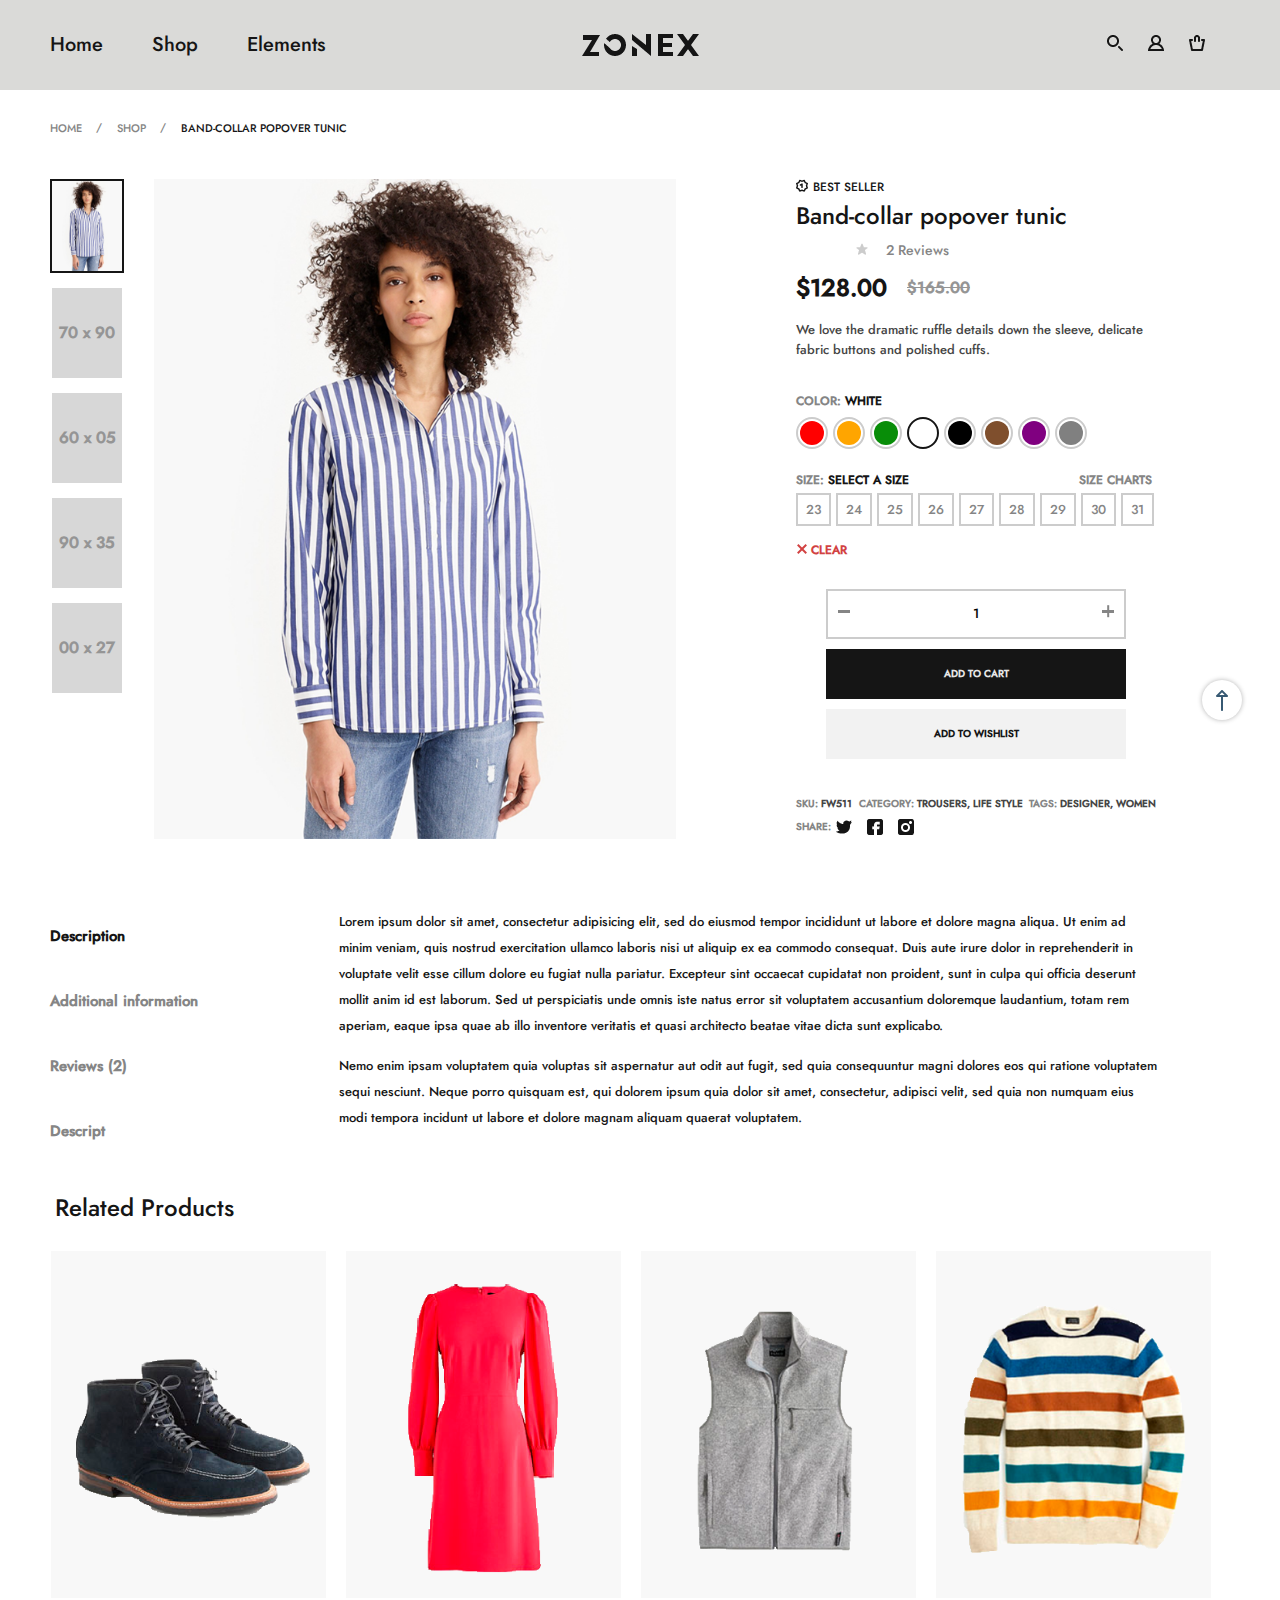
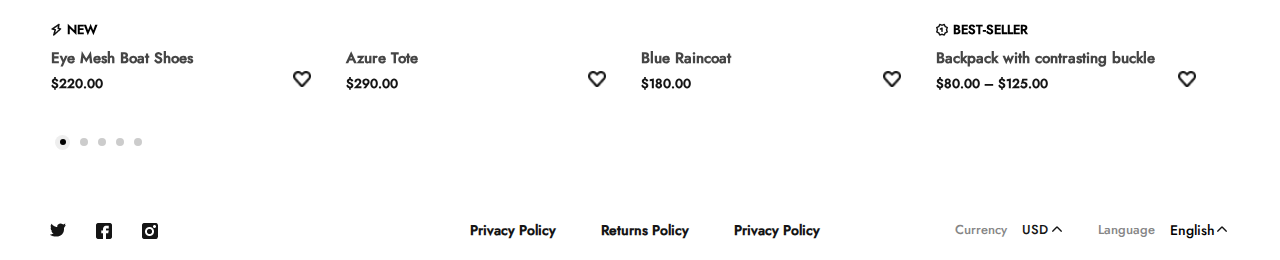
==== commit a4d249ba: "Add files via upload" ====
--- a/card.html
+++ b/card.html
@@ -1,495 +1,536 @@
-<!DOCTYPE html>-<html lang="en">--<head>-    <meta charset="UTF-8">-    <meta name="viewport" content="width=device-width, initial-scale=1.0, user-scalable=0">-    <link rel="stylesheet" href="css/style-card.min.css">-    <title>Zonex</title>-    <link rel="stylesheet" href="https://cdn.jsdelivr.net/npm/simplebar@latest/dist/simplebar.css" />-</head>--<body>-    <div class="page">-        <header class="header catalog-header" id="home">-    <div class="container container-1330">-        <div class="header__block">-            <div class="header__burger">-                <div class="menu__icon"></div>-            </div>-            <nav class="header__nav nav">-                <div class="header__list">-                    <a href="index.html" class="header__link">Home</a>-                    <a href="catalog.html" class="header__link">Shop</a>-                    <a href="#elem" class="header__link">Elements</a>-                </div>-            </nav>-            <a href="index.html" class="header__logo ">-                <picture><source srcset="img/logo_zonex.webp" type="image/webp"><img src="img/logo_zonex.png" alt=""></picture>-            </a>-            <div class="header__icons">-                <form action="js/script.js" class="header__form">-                    <input type="text" class="header__search catalog-header__search">-                </form>-                <a href="#" class="header__item header__item--1" id="search"><button-                        class="header__submit"></button></a>-                <a href="#" class="header__item header__item--2"></a>-                <a href="#" class="header__item header__item--3"></a>-            </div>-        </div>-    </div>-</header>-        <main class="main">-            <div class="breadcrumbs">-    <div class="container container-1330">-        <div class="card__prev-next">-            <ul class="breadcrumbs__list breadcrumbs__list--not">-                <li class="breadcrumbs__item">-                    <a href="index.html" class="breadcrumbs__link">Home</a>-                </li>-                <li class="breadcrumbs__item">-                    <a href="catalog.html" class="breadcrumbs__link">Shop</a>-                </li>-                <li class="breadcrumbs__item">-                    <a href="card.html" class="breadcrumbs__link breadcrumbs__link--current">Band-collar popover-                        tunic</a>-                </li>-            </ul>-        </div>-    </div>-</div>-            <div class="card-content">-    <div class="container container-1330">-        <div class="card-content-top">-    <div class="card-content-top__row">-        <div class="card-content-top__block1">-            <div class="card-content-top__slider card-slider">-                <div class="card-slider__item card-slider__item1 card-img--active">-                    <picture><source srcset="img/22.webp" type="image/webp"><img src="img/22.png" alt=""></picture>-                </div>-                <div class="card-slider__item card-slider__item2">-                    <picture><source srcset="img/70-90.webp" type="image/webp"><img src="img/70-90.png" alt=""></picture>-                    <div class="card-slider__item-text">70 x 90</div>-                </div>-                <div class="card-slider__item card-slider__item3">-                    <picture><source srcset="img/70-90.webp" type="image/webp"><img src="img/70-90.png" alt=""></picture>-                    <div class="card-slider__item-text">60 x 05</div>-                </div>-                <div class="card-slider__item card-slider__item4">-                    <picture><source srcset="img/70-90.webp" type="image/webp"><img src="img/70-90.png" alt=""></picture>-                    <div class="card-slider__item-text">90 x 35</div>-                </div>-                <div class="card-slider__item card-slider__item5">-                    <picture><source srcset="img/70-90.webp" type="image/webp"><img src="img/70-90.png" alt=""></picture>-                    <div class="card-slider__item-text">00 x 27</div>-                </div>-            </div>-            <div class="card-content-top__image card-bid-img1 ">-                <picture><source srcset="img/22.webp" type="image/webp"><img src="img/22.png" alt=""></picture>-            </div>-            <div class="card-content-top__image card-bid-img2 card--none">-                <picture><source srcset="img/70-90.webp" type="image/webp"><img src="img/70-90.png" alt=""></picture>-                <div class="card-bid-text">70 x 90</div>-            </div>-            <div class="card-content-top__image card-bid-img3 card--none">-                <picture><source srcset="img/70-90.webp" type="image/webp"><img src="img/70-90.png" alt=""></picture>-                <div class="card-bid-text">60 x 05</div>-            </div>-            <div class="card-content-top__image card-bid-img4 card--none">-                <picture><source srcset="img/70-90.webp" type="image/webp"><img src="img/70-90.png" alt=""></picture>-                <div class="card-bid-text">90 x 35</div>-            </div>-            <div class="card-content-top__image card-bid-img5 card--none">-                <picture><source srcset="img/70-90.webp" type="image/webp"><img src="img/70-90.png" alt=""></picture>-                <div class="card-bid-text">00 x 27</div>-            </div>-        </div>-        <div class="card-content-top__block2 card-block2">-            <div class="card-block2__charakrestuca">best seller</div>-            <div class="card-block2__name">Band-collar popover tunic</div>-            <div class="card-block2__rating card-rating">-                <div class="card-rating__item card-rating__item1 card-rating__item-active"></div>-                <div class="card-rating__item card-rating__item2 card-rating__item-active"></div>-                <div class="card-rating__item card-rating__item3 card-rating__item-active"></div>-                <div class="card-rating__item card-rating__item4 card-rating__item-active"></div>-                <div class="card-rating__item card-rating__item5"></div>-                <div class="card-rating__text">2 Reviews</div>-            </div>-            <div class="card-block2__price">$128.00<span>$165.00</span></div>-            <div class="card-block2__opus">We love the dramatic ruffle details down the sleeve, delicate fabric buttons-                and polished cuffs.</div>-            <div class="card-block2__color">-                <div class="card-block2__color--text">Color: <span>White</span></div>-                <div class="card-block2__color--select">-                    <div class="card-block2__color--item card-color-red" data-card-color="Red"></div>-                    <div class="card-block2__color--item card-color-yellow" data-card-color="Orange"></div>-                    <div class="card-block2__color--item card-color-green" data-card-color="Green"></div>-                    <div class="card-block2__color--item card-color-white card-color-active" data-card-color="White">-                    </div>-                    <div class="card-block2__color--item card-color-black" data-card-color="Black"></div>-                    <div class="card-block2__color--item card-color-brown" data-card-color="Brown"></div>-                    <div class="card-block2__color--item card-color-purple" data-card-color="Purple"></div>-                    <div class="card-block2__color--item card-color-grey" data-card-color="Grey"></div>-                </div>-            </div>-            <div class="card-block2__size">-                <div class="card-block2__size--all-text">-                    <div class="card-block2__size--text1">Size: <span>Select a Size</span></div>-                    <div class="card-block2__size--text2">Size charts</div>-                </div>-                <div class="card-block2__size--select">-                    <div class="card-block2__size--item" data-card-size="23">23</div>-                    <div class="card-block2__size--item" data-card-size="24">24</div>-                    <div class="card-block2__size--item" data-card-size="25">25</div>-                    <div class="card-block2__size--item" data-card-size="26">26</div>-                    <div class="card-block2__size--item" data-card-size="27">27</div>-                    <div class="card-block2__size--item" data-card-size="28">28</div>-                    <div class="card-block2__size--item" data-card-size="29">29</div>-                    <div class="card-block2__size--item" data-card-size="30">30</div>-                    <div class="card-block2__size--item" data-card-size="31">31</div>-                </div>-            </div>-            <button class="card-block2__btn">Clear</button>-            <div class="card-block2__btn-row">-                <div class="card-block2__btn-add">-                    <p>1</p><span></span><i></i>-                </div>-                <div class="card-block2__btn-add-to">Add to cart</div>-                <div class="card-block2__btn-add-to">Add to Wishlist</div>-            </div>-            <div class="card-block2__subtext">-                <div class="card-block2__subtext1">SKU: <span>FW511</span></div>-                <div class="card-block2__subtext2">Category: <span>Trousers, Life style</span></div>-                <div class="card-block2__subtext3">Tags: <span>Designer, Women</span></div>-            </div>-            <div class="card-block2__buttom-row">-                <div class="card-block2__buttom-text">Share:</div>-                <a href="https://twitter.com/?lang=uk" target="_blank" class="card-block2__buttom-img">-                    <picture><source srcset="img/twitter.webp" type="image/webp"><img src="img/twitter.png" alt=""></picture>-                </a>-                <a href="https://www.facebook.com/?stype=lo&jlou=AfdSTFsnW-Fo7JtGYpci5kaX9ZbA2-035nfG18NMTuOBf_sI-gXQxUs0WXcDMrx-i08qwXDxy7ufaRk8oyS-xv5Zojs6ORM5NcE_5MnAjG3dIQ&smuh=58360&lh=Ac-LWVZYk8WFx6GEGuM"-                    target="_blank" class="card-block2__buttom-img">-                    <picture><source srcset="img/facebook.webp" type="image/webp"><img src="img/facebook.png" alt=""></picture>-                </a>-                <a href="https://www.instagram.com/?hl=uk" target="_blank" class="card-block2__buttom-img">-                    <picture><source srcset="img/instagram.webp" type="image/webp"><img src="img/instagram.png" alt=""></picture>-                </a>-            </div>-        </div>-    </div>-</div>-        <div class="card-buttom">-    <div class="card-buttom__block1">-        <div class="card-description">-            <div class="card-description__left">-                <ul class="card-description__navigation" data-simplebar>-                    <li class="card-description__item"><a href="#one"-                            class="card-description__link card-description__link--active">Description</a>-                    </li>-                    <li class="card-description__item"><a href="#two" class="card-description__link">Additional-                            information</a></li>-                    <li class="card-description__item"><a href="#three" class="card-description__link">Reviews (2)</a>-                    </li>-                    <li class="card-description__item"><a href="#four" class="card-description__link">Descript</a>-                    </li>-                </ul>-            </div>-            <div class="card-description__right">-                <div class="card-description__content card-description__content--active" data-target="#one">-                    <p>Lorem ipsum dolor sit amet, consectetur adipisicing elit, sed do eiusmod tempor incididunt ut-                        labore et dolore magna aliqua. Ut enim ad minim veniam, quis nostrud exercitation ullamco-                        laboris nisi ut aliquip ex ea commodo consequat. Duis aute irure dolor in reprehenderit in-                        voluptate velit esse cillum dolore eu fugiat nulla pariatur. Excepteur sint occaecat cupidatat-                        non proident, sunt in culpa qui officia deserunt mollit anim id est laborum. Sed ut perspiciatis-                        unde omnis iste natus error sit voluptatem accusantium doloremque laudantium, totam rem aperiam,-                        eaque ipsa quae ab illo inventore veritatis et quasi architecto beatae vitae dicta sunt-                        explicabo.</P><br>-                    <p>Nemo enim ipsam voluptatem quia voluptas sit aspernatur aut odit aut fugit, sed quia-                        consequuntur magni dolores eos qui ratione voluptatem sequi nesciunt. Neque porro quisquam est,-                        qui dolorem ipsum quia dolor sit amet, consectetur, adipisci velit, sed quia non numquam eius-                        modi tempora incidunt ut labore et dolore magnam aliquam quaerat voluptatem.-                    </p><br>-                </div>-                <div class="card-description__content" data-target="#two">-                    <p>Lorem ipsum dolor sit amet, consectetur adipisicing elit, sed do eiusmod tempor incididunt ut-                        labore et dolore magna aliqua. Ut enim ad minim veniam, quis nostrud exercitation ullamco-                        laboris nisi ut aliquip ex ea commodo consequat. Duis aute irure dolor in reprehenderit in-                        voluptate velit esse cillum dolore eu fugiat nulla pariatur. Excepteur sint sed quia-                        consequuntur magni dolores eos qui ratione voluptatem sequi nesciunt. Neque porro quisquam est,-                        qui dolorem ipsum quia dolor sit amet, consectetur, adipisci velit occaecat cupidatat-                        non proident, sunt in culpa qui officia deserunt mollit anim id est laborum. Sed ut perspiciatis-                        unde omnis iste natus error sit voluptatem accusantium doloremque laudantium, totam rem aperiam,-                        eaque ipsa quae ab illo inventore veritatis et quasi architecto beatae vitae dicta sunt-                        explicabo.</P><br>-                    <p>Nemo enim ipsam voluptatem quia voluptas sit aspernatur aut odit aut fugit, sed quia-                        consequuntur magni dolores eos qui ratione voluptatem sequi nesciunt. Neque porro sed quia-                        consequuntur magni dolores eos qui ratione voluptatem sequi nesciunt. Neque porro quisquam est,-                        qui dolorem ipsum quia dolor sit amet, consectetur, adipisci velit sed quia-                        consequuntur magni dolores eos qui ratione voluptatem sequi nesciunt. Neque porro quisquam est,-                        qui dolorem ipsum quia dolor sit amet, consectetur, adipisci velit quisquam est,-                        qui dolorem ipsum quia dolor sit amet, consectetur, adipisci velit, sed quia non numquam eius-                        modi tempora incidunt ut labore et dolore magnam aliquam quaerat voluptatem.-                    </p><br>-                </div>-                <div class="card-description__content " data-target="#three">-                    <p>Lorem ipsum dolor sit amet, consectetur adipisicing elit, sed do eiusmod tempor incididunt ut-                        labore et dolorest laborum. Sed ut perspiciatis unde omnis iste natus error sit voluptatem-                        accusantium doloremque laudantium, totam rem aperiam,-                        eaque ipsa quae ab illo inventore veritatis et quasi architecto beatae vitae dicta sunt-                        explicabo.</P><br>-                    <p>Nemo enim ipsam voluptatem quia voluptas sit aspernatur aut odit aut fugit, sed quia-                        consequuntur magni dolores eos qui ratione voluptatem sequi nesciunt. Neque porro quisquam est,-                        qui dolorem ipsum quia dolor sit amet, consectetur, adipisci velit, sed quia non numquam eius-                        modi tempora incidunt ut labore et dolore magnam aliquam quaerat voluptatem.-                    </p><br>-                </div>-                <div class="card-description__content" data-target="#four">-                    <p>Lorem ipsum dolor sit amet, consectetur adipisicing elit, sed do eiusmod tempor incididunt ut-                        labore et dolore magna aliqua. Ut enim ad minim veniam, quis nostrud exercitation ullamco-                        laboris nisi ut aliquip ratione voluptatem sequi nesciunt. Neque porro quisquam est,-                        qui dolorem ipsum quia dolor sit amet, consectetur, adipisci velit occaecat cupidatat-                        non proident, sunt in culpa qui officia deserunt mollit anim id est laborum. Sed ut perspiciatis-                        unde omnis iste natus error sit voluptatem accusantium doloremque laudantium, totam rem aperiam,-                        eaque ipsa quae ab illo inventore veritatis et quasi architecto beatae vitae dicta sunt-                        explicabo.</P><br>-                    <p>Nemo enim ipsam voluptatem quia voluptas sit aspernatur aut odit aut fugit, sed quia-                        consequuntur magni dolores eos qui ratione voluptatem sequi nesciunt. Neque porro sed quia-                        consequuntur magni dolores eos qui ratione voluptatem sequi nesciunt. Neque porro quisquam est,-                        qui dolorem ipsum quia dolor sit amet, consectetur, adipisci velit sed quia-                        consequuntur magni dolores eos consectetur, adipisci velit quisquam est,-                        qui dolorem ipsum quia dolor sit amet, consectetur, adipisci velit, sed quia non numquam eius-                        modi tempora incidunt ut labore et dolore magnam aliquam quaerat voluptatem.-                    </p><br>-                </div>-            </div>-        </div>-    </div>-    <div class="card-buttom__block2" id="elem">-        <div class="card-buttom__name">Related Products</div>-        <div class="card-buttom__slider">-            <div class="card-buttom__slider--item">-                <div class="block-shop shop-new shop-new new1 all1">-                    <a href="card.html" class="block-shop__images">-                        <picture><source srcset="img/8.webp" type="image/webp"><img src="img/8.png" alt=""></picture>-                    </a>-                    <div class="block-shop__characteth">-                        <div class="block-shop__characteth--images">-                            <picture><source srcset="img/new.webp" type="image/webp"><img src="img/new.png" alt=""></picture>-                        </div>-                        <div class="block-shop__characteth--text">New</div>-                    </div>-                    <a href="card.html" class="block-shop__name">Eye Mesh Boat Shoes</a>-                    <div class="block-shop__row">-                        <div class="block-shop__price">$220.00</div>-                        <div class="block-shop__like"></div>-                    </div>-                </div>-            </div>-            <div class="card-buttom__slider--item">-                <div class="block-shop all2">-                    <a href="card.html" class="block-shop__images">-                        <picture><source srcset="img/9.webp" type="image/webp"><img src="img/9.png" alt=""></picture>-                    </a>-                    <div class="block-shop__characteth">-                        <div class="block-shop__characteth--images">-                            <picture><source srcset="#" type="image/webp"><img src="#" alt=""></picture>-                        </div>-                        <div class="block-shop__characteth--text"></div>-                    </div>-                    <a href="card.html" class="block-shop__name">Azure Tote</a>-                    <div class="block-shop__row">-                        <div class="block-shop__price">$290.00</div>-                        <div class="block-shop__like">--                        </div>-                    </div>-                </div>-            </div>-            <div class="card-buttom__slider--item">-                <div class="block-shop all3">-                    <a href="card.html" class="block-shop__images">-                        <picture><source srcset="img/10.webp" type="image/webp"><img src="img/10.png" alt=""></picture>-                    </a>-                    <div class="block-shop__characteth">-                        <div class="block-shop__characteth--images">-                            <picture><source srcset="#" type="image/webp"><img src="#" alt=""></picture>-                        </div>-                        <div class="block-shop__characteth--text"></div>-                    </div>-                    <a href="card.html" class="block-shop__name">Blue Raincoat</a>-                    <div class="block-shop__row">-                        <div class="block-shop__price">$180.00</div>-                        <div class="block-shop__like">--                        </div>-                    </div>-                </div>-            </div>-            <div class="card-buttom__slider--item">-                <div class="block-shop shop-sale shop-sale sale1 all4">-                    <a href="card.html" class="block-shop__images">-                        <picture><source srcset="img/11.webp" type="image/webp"><img src="img/11.png" alt=""></picture>-                    </a>-                    <div class="block-shop__characteth">-                        <div class="block-shop__characteth--images">-                            <picture><source srcset="img/best-seller.webp" type="image/webp"><img src="img/best-seller.png" alt=""></picture>-                        </div>-                        <div class="block-shop__characteth--text">best-seller</div>-                    </div>-                    <a href="card.html" class="block-shop__name">Backpack with contrasting buckle</a>-                    <div class="block-shop__row">-                        <div class="block-shop__price">$80.00 – $125.00</div>-                        <div class="block-shop__like">--                        </div>-                    </div>-                </div>-            </div>-            <div class="card-buttom__slider--item">-                <div class="block-shop shop-sale shop-sale sale2 all5">-                    <a href="card.html" class="block-shop__images">-                        <picture><source srcset="img/12.webp" type="image/webp"><img src="img/12.png" alt=""></picture>-                    </a>-                    <div class="block-shop__characteth">-                        <div class="block-shop__characteth--images">-                            <picture><source srcset="img/best-seller.webp" type="image/webp"><img src="img/best-seller.png" alt=""></picture>-                        </div>-                        <div class="block-shop__characteth--text">best-seller</div>-                    </div>-                    <a href="card.html" class="block-shop__name">Shirt in organic cotton classic gingham</a>-                    <div class="block-shop__row">-                        <div class="block-shop__price">$59.50<span>$172.00</span></div>-                        <div class="block-shop__like">--                        </div>-                    </div>-                </div>-            </div>-            <div class="card-buttom__slider--item">-                <div class="block-shop shop-sale shop-sale sale3 all6">-                    <a href="card.html" class="block-shop__images">-                        <picture><source srcset="img/13.webp" type="image/webp"><img src="img/13.png" alt=""></picture>-                    </a>-                    <div class="block-shop__characteth">-                        <div class="block-shop__characteth--images">-                            <picture><source srcset="img/sale.webp" type="image/webp"><img src="img/sale.png" alt=""></picture>-                        </div>-                        <div class="block-shop__characteth--text">sale</div>-                    </div>-                    <a href="card.html" class="block-shop__name">Tailored indigo jumpsuit-                    </a>-                    <div class="block-shop__row">-                        <div class="block-shop__price">$128.00<span>$165.00</span></div>-                        <div class="block-shop__like">--                        </div>-                    </div>-                </div>-            </div>-            <div class="card-buttom__slider--item">-                <div class="block-shop all7">-                    <a href="card.html" class="block-shop__images">-                        <picture><source srcset="img/14.webp" type="image/webp"><img src="img/14.png" alt=""></picture>-                    </a>-                    <div class="block-shop__characteth">-                        <div class="block-shop__characteth--images">-                            <picture><source srcset="#" type="image/webp"><img src="#" alt=""></picture>-                        </div>-                        <div class="block-shop__characteth--text"></div>-                    </div>-                    <a href="card.html" class="block-shop__name">Triple stone drop earrings</a>-                    <div class="block-shop__row">-                        <div class="block-shop__price">$49.50</div>-                        <div class="block-shop__like">--                        </div>-                    </div>-                </div>-            </div>-            <div class="card-buttom__slider--item">-                <div class="block-shop shop-sale sale4 all8">-                    <a href="card.html" class="block-shop__images">-                        <picture><source srcset="img/15.webp" type="image/webp"><img src="img/15.png" alt=""></picture>-                    </a>-                    <div class="block-shop__characteth">-                        <div class="block-shop__characteth--images">-                            <picture><source srcset="img/best-seller.webp" type="image/webp"><img src="img/best-seller.png" alt=""></picture>-                        </div>-                        <div class="block-shop__characteth--text">best-seller</div>-                    </div>-                    <a href="card.html" class="block-shop__name">Backpack with contrasting buckle</a>-                    <div class="block-shop__row">-                        <div class="block-shop__price">$158.00<span>399.00</span></div>-                        <div class="block-shop__like">--                        </div>-                    </div>-                </div>-            </div>-        </div>-    </div>-</div>-        <a href="#home">-            <div class="btn__up"></div>-        </a>-    </div>-</div>-        </main>-        <footer class="footer">-    <div class="container container-1330 ">-        <div class="footer__block2">-            <div class="footer__row-catalog">-                <div class=" footer__body2-catalog">-                    <a href="https://twitter.com/?lang=uk" target="_blank" class="footer__icon-catalog">-                        <picture><source srcset="img/twitter.webp" type="image/webp"><img src="img/twitter.png" alt=""></picture>-                    </a>-                    <a href="https://www.facebook.com/?stype=lo&jlou=AfdSTFsnW-Fo7JtGYpci5kaX9ZbA2-035nfG18NMTuOBf_sI-gXQxUs0WXcDMrx-i08qwXDxy7ufaRk8oyS-xv5Zojs6ORM5NcE_5MnAjG3dIQ&smuh=58360&lh=Ac-LWVZYk8WFx6GEGuM"-                        target="_blank" class="footer__icon-catalog">-                        <picture><source srcset="img/facebook.webp" type="image/webp"><img src="img/facebook.png" alt=""></picture>-                    </a>-                    <a href="https://www.instagram.com/?hl=uk" target="_blank" class="footer__icon-catalog">-                        <picture><source srcset="img/instagram.webp" type="image/webp"><img src="img/instagram.png" alt=""></picture>-                    </a>-                </div>-                <div class=" footer-catolog__body1">-                    <div class="footer__policy-catalog">Privacy Policy</div>-                    <div class="footer__policy-catalog">Returns Policy</div>-                    <div class="footer__policy-catalog">Privacy Policy</div>-                </div>-                <div class="footer__body3 footer-body3">-                    <div class="footer-body3__block">-                        <div class="footer-body3__text">Currency</div>-                        <div class="footer-body3__choise-big">-                            <div class="footer-body3__choise">USD</div>-                            <div class="footer-body3__down1">-                                <div class="footer-body3__valut">USD</div>-                                <div class="footer-body3__valut">EUR</div>-                                <div class="footer-body3__valut">RUB</div>-                            </div>-                        </div>-                    </div>-                    <div class="footer-body3__block">-                        <div class="footer-body3__text">Language</div>-                        <div class="footer-body3__choise-big">-                            <div class="footer-body3__choise--lang">English</div>-                            <div class="footer-body3__down2">-                                <div class="footer-body3__lang">English</div>-                                <div class="footer-body3__lang">Ukrainian</div>-                                <div class="footer-body3__lang">Russian</div>-                            </div>-                        </div>-                    </div>-                </div>-            </div>-        </div>-    </div>-</footer>-    </div>--    <script src="https://cdn.jsdelivr.net/npm/simplebar@latest/dist/simplebar.min.js"></script>-    <script src="https://code.jquery.com/jquery-3.5.1.min.js"></script>-    <script src="js/slick.min.js"></script>-    <script src="js/script.min.js"></script>-</body>-+<!DOCTYPE html>
+<html lang="en">
+
+<head>
+    <meta charset="UTF-8">
+    <meta name="viewport" content="width=device-width, initial-scale=1.0, user-scalable=0">
+    <link rel="stylesheet" href="css/style-card.min.css">
+    <title>Zonex</title>
+    <link rel="stylesheet" href="https://cdn.jsdelivr.net/npm/simplebar@latest/dist/simplebar.css" />
+</head>
+
+<body>
+    <div class="page">
+        <header class="header catalog-header" id="home">
+    <div class="container container-1330">
+        <div class="header__block">
+            <div class="header__burger">
+                <div class="menu__icon"></div>
+            </div>
+            <nav class="header__nav nav">
+                <div class="header__list">
+                    <a href="index.html" class="header__link">Home</a>
+                    <a href="catalog.html" class="header__link">Shop</a>
+                    <a href="#elem" class="header__link">Elements</a>
+                </div>
+            </nav>
+            <a href="index.html" class="header__logo ">
+                <img src="img/logo_zonex.png" alt="">
+            </a>
+            <div class="header__icons">
+                <form action="js/script.js" class="header__form">
+                    <input type="text" class="header__search catalog-header__search">
+                </form>
+                <a href="#" class="header__item header__item--1" id="search"><button
+                        class="header__submit"></button></a>
+                <a href="#" class="header__item header__item--2"></a>
+                <a href="#" class="header__item header__item--3"></a>
+            </div>
+        </div>
+    </div>
+</header>
+        <main class="main">
+            <div class="breadcrumbs">
+    <div class="container container-1330">
+        <div class="card__prev-next">
+            <ul class="breadcrumbs__list breadcrumbs__list--not">
+                <li class="breadcrumbs__item">
+                    <a href="index.html" class="breadcrumbs__link">Home</a>
+                </li>
+                <li class="breadcrumbs__item">
+                    <a href="catalog.html" class="breadcrumbs__link">Shop</a>
+                </li>
+                <li class="breadcrumbs__item">
+                    <a href="card.html" class="breadcrumbs__link breadcrumbs__link--current">Band-collar popover
+                        tunic</a>
+                </li>
+            </ul>
+        </div>
+    </div>
+</div>
+            <div class="card-content">
+    <div class="container container-1330">
+        <div class="card-content-top">
+    <div class="card-content-top__row">
+        <div class="card-content-top__block1">
+            <div class="card-content-top__slider card-slider">
+                <div class="card-slider__item card-slider__item1 card-img--active">
+                    <img src="img/22.png" alt="">
+                </div>
+                <div class="card-slider__item card-slider__item2">
+                    <img src="img/70-90.png" alt="">
+                    <div class="card-slider__item-text">70 x 90</div>
+                </div>
+                <div class="card-slider__item card-slider__item3">
+                    <img src="img/70-90.png" alt="">
+                    <div class="card-slider__item-text">60 x 05</div>
+                </div>
+                <div class="card-slider__item card-slider__item4">
+                    <img src="img/70-90.png" alt="">
+                    <div class="card-slider__item-text">90 x 35</div>
+                </div>
+                <div class="card-slider__item card-slider__item5">
+                    <img src="img/70-90.png" alt="">
+                    <div class="card-slider__item-text">00 x 27</div>
+                </div>
+            </div>
+            <div class="card-content-top__image card-bid-img1 ">
+                <img src="img/22.png" alt="">
+            </div>
+            <div class="card-content-top__image card-bid-img2 card--none">
+                <img src="img/70-90.png" alt="">
+                <div class="card-bid-text">70 x 90</div>
+            </div>
+            <div class="card-content-top__image card-bid-img3 card--none">
+                <img src="img/70-90.png" alt="">
+                <div class="card-bid-text">60 x 05</div>
+            </div>
+            <div class="card-content-top__image card-bid-img4 card--none">
+                <img src="img/70-90.png" alt="">
+                <div class="card-bid-text">90 x 35</div>
+            </div>
+            <div class="card-content-top__image card-bid-img5 card--none">
+                <img src="img/70-90.png" alt="">
+                <div class="card-bid-text">00 x 27</div>
+            </div>
+        </div>
+        <div class="card-content-top__block2 card-block2">
+            <div class="card-block2__charakrestuca">best seller</div>
+            <div class="card-block2__name">Band-collar popover tunic</div>
+            <div class="card-block2__rating card-rating">
+                <div class="card-rating__item card-rating__item1 card-rating__item-active"></div>
+                <div class="card-rating__item card-rating__item2 card-rating__item-active"></div>
+                <div class="card-rating__item card-rating__item3 card-rating__item-active"></div>
+                <div class="card-rating__item card-rating__item4 card-rating__item-active"></div>
+                <div class="card-rating__item card-rating__item5"></div>
+                <div class="card-rating__text">2 Reviews</div>
+            </div>
+            <div class="card-block2__price">$128.00<span>$165.00</span></div>
+            <div class="card-block2__opus">We love the dramatic ruffle details down the sleeve, delicate fabric buttons
+                and polished cuffs.</div>
+            <div class="card-block2__color">
+                <div class="card-block2__color--text">Color: <span>White</span></div>
+                <div class="card-block2__color--select">
+                    <div class="card-block2__color--item card-color-red" data-card-color="Red"></div>
+                    <div class="card-block2__color--item card-color-yellow" data-card-color="Orange"></div>
+                    <div class="card-block2__color--item card-color-green" data-card-color="Green"></div>
+                    <div class="card-block2__color--item card-color-white card-color-active" data-card-color="White">
+                    </div>
+                    <div class="card-block2__color--item card-color-black" data-card-color="Black"></div>
+                    <div class="card-block2__color--item card-color-brown" data-card-color="Brown"></div>
+                    <div class="card-block2__color--item card-color-purple" data-card-color="Purple"></div>
+                    <div class="card-block2__color--item card-color-grey" data-card-color="Grey"></div>
+                </div>
+            </div>
+            <div class="card-block2__size">
+                <div class="card-block2__size--all-text">
+                    <div class="card-block2__size--text1">Size: <span>Select a Size</span></div>
+                    <div class="card-block2__size--text2">Size charts</div>
+                </div>
+                <div class="card-block2__size--select">
+                    <div class="card-block2__size--item" data-card-size="23">23</div>
+                    <div class="card-block2__size--item" data-card-size="24">24</div>
+                    <div class="card-block2__size--item" data-card-size="25">25</div>
+                    <div class="card-block2__size--item" data-card-size="26">26</div>
+                    <div class="card-block2__size--item" data-card-size="27">27</div>
+                    <div class="card-block2__size--item" data-card-size="28">28</div>
+                    <div class="card-block2__size--item" data-card-size="29">29</div>
+                    <div class="card-block2__size--item" data-card-size="30">30</div>
+                    <div class="card-block2__size--item" data-card-size="31">31</div>
+                </div>
+            </div>
+            <button class="card-block2__btn">Clear</button>
+            <div class="card-block2__btn-row">
+                <div class="card-block2__btn-add">
+                    <input class="quantity-num" type="number" value="1"></input><span class="quantity-arrow-minus"></span><i class="quantity-arrow-plus"></i>
+                </div>
+                <div class="card-block2__btn-add-to">Add to cart</div>
+                <div class="card-block2__btn-add-to">Add to Wishlist</div>
+            </div>
+            <div class="card-block2__subtext">
+                <div class="card-block2__subtext1">SKU: <span>FW511</span></div>
+                <div class="card-block2__subtext2">Category: <span>Trousers, Life style</span></div>
+                <div class="card-block2__subtext3">Tags: <span>Designer, Women</span></div>
+            </div>
+            <div class="card-block2__buttom-row">
+                <div class="card-block2__buttom-text">Share:</div>
+                <a href="https://twitter.com/?lang=uk" target="_blank" class="card-block2__buttom-img">
+                    <img src="img/twitter.png" alt="">
+                </a>
+                <a href="https://www.facebook.com/?stype=lo&jlou=AfdSTFsnW-Fo7JtGYpci5kaX9ZbA2-035nfG18NMTuOBf_sI-gXQxUs0WXcDMrx-i08qwXDxy7ufaRk8oyS-xv5Zojs6ORM5NcE_5MnAjG3dIQ&smuh=58360&lh=Ac-LWVZYk8WFx6GEGuM"
+                    target="_blank" class="card-block2__buttom-img">
+                    <img src="img/facebook.png" alt="">
+                </a>
+                <a href="https://www.instagram.com/?hl=uk" target="_blank" class="card-block2__buttom-img">
+                    <img src="img/instagram.png" alt="">
+                </a>
+            </div>
+        </div>
+    </div>
+</div>
+        <div class="card-buttom">
+    <div class="card-buttom__block1">
+        <div class="card-description">
+            <div class="card-description__left">
+                <ul class="card-description__navigation" data-simplebar>
+                    <li class="card-description__item"><a href="#one"
+                            class="card-description__link card-description__link--active">Description</a>
+                    </li>
+                    <li class="card-description__item"><a href="#two" class="card-description__link">Additional
+                            information</a></li>
+                    <li class="card-description__item"><a href="#three" class="card-description__link">Reviews (2)</a>
+                    </li>
+                    <li class="card-description__item"><a href="#four" class="card-description__link">Descript</a>
+                    </li>
+                </ul>
+            </div>
+            <div class="card-description__right">
+                <div class="card-description__content card-description__content--active" data-target="#one">
+                    <p>Lorem ipsum dolor sit amet, consectetur adipisicing elit, sed do eiusmod tempor incididunt ut
+                        labore et dolore magna aliqua. Ut enim ad minim veniam, quis nostrud exercitation ullamco
+                        laboris nisi ut aliquip ex ea commodo consequat. Duis aute irure dolor in reprehenderit in
+                        voluptate velit esse cillum dolore eu fugiat nulla pariatur. Excepteur sint occaecat cupidatat
+                        non proident, sunt in culpa qui officia deserunt mollit anim id est laborum. Sed ut perspiciatis
+                        unde omnis iste natus error sit voluptatem accusantium doloremque laudantium, totam rem aperiam,
+                        eaque ipsa quae ab illo inventore veritatis et quasi architecto beatae vitae dicta sunt
+                        explicabo.</P><br>
+                    <p>Nemo enim ipsam voluptatem quia voluptas sit aspernatur aut odit aut fugit, sed quia
+                        consequuntur magni dolores eos qui ratione voluptatem sequi nesciunt. Neque porro quisquam est,
+                        qui dolorem ipsum quia dolor sit amet, consectetur, adipisci velit, sed quia non numquam eius
+                        modi tempora incidunt ut labore et dolore magnam aliquam quaerat voluptatem.
+                    </p><br>
+                </div>
+                <div class="card-description__content" data-target="#two">
+                    <p>Lorem ipsum dolor sit amet, consectetur adipisicing elit, sed do eiusmod tempor incididunt ut
+                        labore et dolore magna aliqua. Ut enim ad minim veniam, quis nostrud exercitation ullamco
+                        laboris nisi ut aliquip ex ea commodo consequat. Duis aute irure dolor in reprehenderit in
+                        voluptate velit esse cillum dolore eu fugiat nulla pariatur. Excepteur sint sed quia
+                        consequuntur magni dolores eos qui ratione voluptatem sequi nesciunt. Neque porro quisquam est,
+                        qui dolorem ipsum quia dolor sit amet, consectetur, adipisci velit occaecat cupidatat
+                        non proident, sunt in culpa qui officia deserunt mollit anim id est laborum. Sed ut perspiciatis
+                        unde omnis iste natus error sit voluptatem accusantium doloremque laudantium, totam rem aperiam,
+                        eaque ipsa quae ab illo inventore veritatis et quasi architecto beatae vitae dicta sunt
+                        explicabo.</P><br>
+                    <p>Nemo enim ipsam voluptatem quia voluptas sit aspernatur aut odit aut fugit, sed quia
+                        consequuntur magni dolores eos qui ratione voluptatem sequi nesciunt. Neque porro sed quia
+                        consequuntur magni dolores eos qui ratione voluptatem sequi nesciunt. Neque porro quisquam est,
+                        qui dolorem ipsum quia dolor sit amet, consectetur, adipisci velit sed quia
+                        consequuntur magni dolores eos qui ratione voluptatem sequi nesciunt. Neque porro quisquam est,
+                        qui dolorem ipsum quia dolor sit amet, consectetur, adipisci velit quisquam est,
+                        qui dolorem ipsum quia dolor sit amet, consectetur, adipisci velit, sed quia non numquam eius
+                        modi tempora incidunt ut labore et dolore magnam aliquam quaerat voluptatem.
+                    </p><br>
+                </div>
+                <div class="card-description__content " data-target="#three">
+                    <p>Lorem ipsum dolor sit amet, consectetur adipisicing elit, sed do eiusmod tempor incididunt ut
+                        labore et dolorest laborum. Sed ut perspiciatis unde omnis iste natus error sit voluptatem
+                        accusantium doloremque laudantium, totam rem aperiam,
+                        eaque ipsa quae ab illo inventore veritatis et quasi architecto beatae vitae dicta sunt
+                        explicabo.</P><br>
+                    <p>Nemo enim ipsam voluptatem quia voluptas sit aspernatur aut odit aut fugit, sed quia
+                        consequuntur magni dolores eos qui ratione voluptatem sequi nesciunt. Neque porro quisquam est,
+                        qui dolorem ipsum quia dolor sit amet, consectetur, adipisci velit, sed quia non numquam eius
+                        modi tempora incidunt ut labore et dolore magnam aliquam quaerat voluptatem.
+                    </p><br>
+                </div>
+                <div class="card-description__content" data-target="#four">
+                    <p>Lorem ipsum dolor sit amet, consectetur adipisicing elit, sed do eiusmod tempor incididunt ut
+                        labore et dolore magna aliqua. Ut enim ad minim veniam, quis nostrud exercitation ullamco
+                        laboris nisi ut aliquip ratione voluptatem sequi nesciunt. Neque porro quisquam est,
+                        qui dolorem ipsum quia dolor sit amet, consectetur, adipisci velit occaecat cupidatat
+                        non proident, sunt in culpa qui officia deserunt mollit anim id est laborum. Sed ut perspiciatis
+                        unde omnis iste natus error sit voluptatem accusantium doloremque laudantium, totam rem aperiam,
+                        eaque ipsa quae ab illo inventore veritatis et quasi architecto beatae vitae dicta sunt
+                        explicabo.</P><br>
+                    <p>Nemo enim ipsam voluptatem quia voluptas sit aspernatur aut odit aut fugit, sed quia
+                        consequuntur magni dolores eos qui ratione voluptatem sequi nesciunt. Neque porro sed quia
+                        consequuntur magni dolores eos qui ratione voluptatem sequi nesciunt. Neque porro quisquam est,
+                        qui dolorem ipsum quia dolor sit amet, consectetur, adipisci velit sed quia
+                        consequuntur magni dolores eos consectetur, adipisci velit quisquam est,
+                        qui dolorem ipsum quia dolor sit amet, consectetur, adipisci velit, sed quia non numquam eius
+                        modi tempora incidunt ut labore et dolore magnam aliquam quaerat voluptatem.
+                    </p><br>
+                </div>
+            </div>
+        </div>
+    </div>
+    <div class="card-buttom__block2" id="elem">
+        <div class="card-buttom__name">Related Products</div>
+        <div class="card-buttom__slider">
+            <div class="card-buttom__slider--item">
+                <div class="block-shop shop-new shop-all">
+                    <a href="card.html" class="block-shop__images">
+                        <img src="img/8.png" alt="">
+                    </a>
+                    <div class="block-shop__characteth">
+                        <div class="block-shop__characteth--images">
+                            <img src="img/new.png" alt="">
+                        </div>
+                        <div class="block-shop__characteth--text">New</div>
+                    </div>
+                    <a href="card.html" class="block-shop__name">Eye Mesh Boat Shoes</a>
+                    <div class="block-shop__row">
+                        <div class="block-shop__price">$220.00</div>
+                        <div class="block-shop__like"></div>
+                    </div>
+                </div>
+            </div>
+            <div class="card-buttom__slider--item">
+                <div class="block-shop shop-all">
+                    <a href="card.html" class="block-shop__images">
+                        <img src="img/9.png" alt="">
+                    </a>
+                    <div class="block-shop__characteth">
+                        <div class="block-shop__characteth--images">
+                            <img src="#" alt="">
+                        </div>
+                        <div class="block-shop__characteth--text"></div>
+                    </div>
+                    <a href="card.html" class="block-shop__name">Azure Tote</a>
+                    <div class="block-shop__row">
+                        <div class="block-shop__price">$290.00</div>
+                        <div class="block-shop__like">
+    
+                        </div>
+                    </div>
+                    </div>
+            </div>
+            <div class="card-buttom__slider--item">
+                <div class="block-shop shop-all">
+                    <a href="card.html" class="block-shop__images">
+                        <img src="img/10.png" alt="">
+                    </a>
+                    <div class="block-shop__characteth">
+                        <div class="block-shop__characteth--images">
+                            <img src="#" alt="">
+                        </div>
+                        <div class="block-shop__characteth--text"></div>
+                    </div>
+                    <a href="card.html" class="block-shop__name">Blue Raincoat</a>
+                    <div class="block-shop__row">
+                        <div class="block-shop__price">$180.00</div>
+                        <div class="block-shop__like">
+    
+                        </div>
+                    </div>
+                </div>
+            </div>
+            <div class="card-buttom__slider--item">
+                <div class="block-shop shop-sale shop-all">
+                    <a href="card.html" class="block-shop__images">
+                        <img src="img/11.png" alt="">
+                    </a>
+                    <div class="block-shop__characteth">
+                        <div class="block-shop__characteth--images">
+                            <img src="img/best-seller.png" alt="">
+                        </div>
+                        <div class="block-shop__characteth--text">best-seller</div>
+                    </div>
+                    <a href="card.html" class="block-shop__name">Backpack with contrasting buckle</a>
+                    <div class="block-shop__row">
+                        <div class="block-shop__price">$80.00 – $125.00</div>
+                        <div class="block-shop__like">
+    
+                        </div>
+                    </div>
+                    </div>
+            </div>
+            <div class="card-buttom__slider--item">
+                <div class="block-shop shop-sale shop-all">
+                    <a href="card.html" class="block-shop__images">
+                        <img src="img/12.png" alt="">
+                    </a>
+                    <div class="block-shop__characteth">
+                        <div class="block-shop__characteth--images">
+                            <img src="img/best-seller.png" alt="">
+                        </div>
+                        <div class="block-shop__characteth--text">best-seller</div>
+                    </div>
+                    <a href="card.html" class="block-shop__name">Shirt in organic cotton classic gingham</a>
+                    <div class="block-shop__row">
+                        <div class="block-shop__price">$59.50<span>$172.00</span></div>
+                        <div class="block-shop__like">
+    
+                        </div>
+                    </div>
+                    </div>
+            </div>
+            <div class="card-buttom__slider--item">
+                <div class="block-shop shop-sale shop-all">
+                    <a href="card.html" class="block-shop__images">
+                        <img src="img/13.png" alt="">
+                    </a>
+                    <div class="block-shop__characteth">
+                        <div class="block-shop__characteth--images">
+                            <img src="img/sale.png" alt="">
+                        </div>
+                        <div class="block-shop__characteth--text">sale</div>
+                    </div>
+                    <a href="card.html" class="block-shop__name">Tailored indigo jumpsuit
+                    </a>
+                    <div class="block-shop__row">
+                        <div class="block-shop__price">$128.00<span>$165.00</span></div>
+                        <div class="block-shop__like">
+    
+                        </div>
+                    </div>
+                    </div>
+            </div>
+            <div class="card-buttom__slider--item">
+                <div class="block-shop shop-all">
+                    <a href="card.html" class="block-shop__images">
+                        <img src="img/14.png" alt="">
+                    </a>
+                    <div class="block-shop__characteth">
+                        <div class="block-shop__characteth--images">
+                            <img src="#" alt="">
+                        </div>
+                        <div class="block-shop__characteth--text"></div>
+                    </div>
+                    <a href="card.html" class="block-shop__name">Triple stone drop earrings</a>
+                    <div class="block-shop__row">
+                        <div class="block-shop__price">$49.50</div>
+                        <div class="block-shop__like">
+    
+                        </div>
+                    </div>
+                    </div>
+            </div>
+            <div class="card-buttom__slider--item">
+                <div class="block-shop shop-sale shop-all">
+                    <a href="card.html" class="block-shop__images">
+                        <img src="img/15.png" alt="">
+                    </a>
+                    <div class="block-shop__characteth">
+                        <div class="block-shop__characteth--images">
+                            <img src="img/best-seller.png" alt="">
+                        </div>
+                        <div class="block-shop__characteth--text">best-seller</div>
+                    </div>
+                    <a href="card.html" class="block-shop__name">Backpack with contrasting buckle</a>
+                    <div class="block-shop__row">
+                        <div class="block-shop__price">$158.00<span>399.00</span></div>
+                        <div class="block-shop__like">
+    
+                        </div>
+                    </div>
+                    </div>
+            </div>
+            <div class="card-buttom__slider--item">
+                <div class="block-shop shop-new shop-all">
+                    <a href="card.html" class="block-shop__images">
+                        <img src="img/16.png" alt="">
+                    </a>
+                    <div class="block-shop__characteth">
+                        <div class="block-shop__characteth--images">
+                            <img src="img/new.png" alt="">
+                        </div>
+                        <div class="block-shop__characteth--text">new</div>
+                    </div>
+                    <a href="card.html" class="block-shop__name">Eye Mesh Boat Shoes</a>
+                    <div class="block-shop__row">
+                        <div class="block-shop__price">$220.00</div>
+                        <div class="block-shop__like">
+    
+                        </div>
+                    </div>
+                    </div>
+            </div>
+            <div class="card-buttom__slider--item">
+                <div class="block-shop shop-sale shop-all">
+                    <a href="card.html" class="block-shop__images">
+                        <img src="img/17.png" alt="">
+                    </a>
+                    <div class="block-shop__characteth">
+                        <div class="block-shop__characteth--images">
+                            <img src="img/sale.png" alt="">
+                        </div>
+                        <div class="block-shop__characteth--text">sale</div>
+                    </div>
+                    <a href="card.html" class="block-shop__name">Azure Tote</a>
+                    <div class="block-shop__row">
+                        <div class="block-shop__price">$290.00<span>$330.00</span></div>
+                        <div class="block-shop__like">
+    
+                        </div>
+                    </div>
+                    </div>  
+            </div>
+
+        </div>
+    </div>
+</div>
+        <a href="#home">
+            <div class="btn__up"></div>
+        </a>
+    </div>
+</div>
+        </main>
+        <footer class="footer">
+    <div class="container container-1330 ">
+        <div class="footer__block2">
+            <div class="footer__row-catalog">
+                <div class=" footer__body2-catalog">
+                    <a href="https://twitter.com/?lang=uk" target="_blank" class="footer__icon-catalog">
+                        <img src="img/twitter.png" alt="">
+                    </a>
+                    <a href="https://www.facebook.com/?stype=lo&jlou=AfdSTFsnW-Fo7JtGYpci5kaX9ZbA2-035nfG18NMTuOBf_sI-gXQxUs0WXcDMrx-i08qwXDxy7ufaRk8oyS-xv5Zojs6ORM5NcE_5MnAjG3dIQ&smuh=58360&lh=Ac-LWVZYk8WFx6GEGuM"
+                        target="_blank" class="footer__icon-catalog">
+                        <img src="img/facebook.png" alt="">
+                    </a>
+                    <a href="https://www.instagram.com/?hl=uk" target="_blank" class="footer__icon-catalog">
+                        <img src="img/instagram.png" alt="">
+                    </a>
+                </div>
+                <div class=" footer-catolog__body1">
+                    <div class="footer__policy-catalog">Privacy Policy</div>
+                    <div class="footer__policy-catalog">Returns Policy</div>
+                    <div class="footer__policy-catalog">Privacy Policy</div>
+                </div>
+                <div class="footer__body3 footer-body3">
+                    <div class="footer-body3__block">
+                        <div class="footer-body3__text">Currency</div>
+                        <div class="footer-body3__choise-big">
+                            <div class="footer-body3__choise">USD</div>
+                            <div class="footer-body3__down1">
+                                <div class="footer-body3__valut">USD</div>
+                                <div class="footer-body3__valut">EUR</div>
+                                <div class="footer-body3__valut">RUB</div>
+                            </div>
+                        </div>
+                    </div>
+                    <div class="footer-body3__block">
+                        <div class="footer-body3__text">Language</div>
+                        <div class="footer-body3__choise-big">
+                            <div class="footer-body3__choise--lang">English</div>
+                            <div class="footer-body3__down2">
+                                <div class="footer-body3__lang">English</div>
+                                <div class="footer-body3__lang">Ukrainian</div>
+                                <div class="footer-body3__lang">Russian</div>
+                            </div>
+                        </div>
+                    </div>
+                </div>
+            </div>
+        </div>
+    </div>
+</footer>
+    </div>
+
+    <script src="https://cdn.jsdelivr.net/npm/simplebar@latest/dist/simplebar.min.js"></script>
+    <script src="https://code.jquery.com/jquery-3.5.1.min.js"></script>
+    <script src="js/slick.min.js"></script>
+    <script src="js/script-card.min.js"></script>
+</body>
+
 </html>--- a/css/style-card.min.css
+++ b/css/style-card.min.css
@@ -1 +1 @@
-*{padding:0;margin:0;border:0}*,:after,:before{-webkit-box-sizing:border-box;box-sizing:border-box}:active,:focus{outline:0}a:active,a:focus{outline:0}aside,footer,header,nav{display:block}body,html{height:100%;width:100%;font-size:100%;line-height:1;font-size:14px;-ms-text-size-adjust:100%;-moz-text-size-adjust:100%;-webkit-text-size-adjust:100%}button,input,textarea{font-family:inherit}input::-ms-clear{display:none}button{cursor:pointer}button::-moz-focus-inner{padding:0;border:0}a,a:visited{text-decoration:none}a:hover{text-decoration:none}li,ul{list-style:none}img{vertical-align:top}h1,h2,h3,h4,h5,h6{font-size:inherit;font-weight:400}@font-face{font-family:Jost;font-display:swap;src:url(../fonts/JostBold.woff) format("woff"),url(../fonts/JostBold.woff2) format("woff2");font-weight:"700";font-style:normal}@font-face{font-family:Jost;font-display:swap;src:url(../fonts/JostMedium.woff) format("woff"),url(../fonts/JostMedium.woff2) format("woff2");font-weight:"500";font-style:normal}.page{font-family:Jost}.header__burger{height:22px;width:25px;display:-webkit-box;display:-ms-flexbox;display:flex;-webkit-box-pack:center;-ms-flex-pack:center;justify-content:center;-webkit-box-align:center;-ms-flex-align:center;align-items:center;display:none;z-index:510}.menu__icon{position:relative;width:25px;height:3.5px;background-color:#151515}.menu__icon::before{content:'';position:absolute;left:0;display:block;top:-8px;width:25px;height:3.5px;background-color:#151515;-webkit-transition:top .2s linear .2s,-webkit-transform .2s ease-in;transition:top .2s linear .2s,-webkit-transform .2s ease-in;-o-transition:transform .2s ease-in,top .2s linear .2s;transition:transform .2s ease-in,top .2s linear .2s;transition:transform .2s ease-in,top .2s linear .2s,-webkit-transform .2s ease-in}.menu__icon::after{position:absolute;content:'';left:0;display:block;top:8px;width:25px;height:3.5px;background-color:#151515;-webkit-transition:top .2s linear .2s,-webkit-transform .2s ease-in;transition:top .2s linear .2s,-webkit-transform .2s ease-in;-o-transition:transform .2s ease-in,top .2s linear .2s;transition:transform .2s ease-in,top .2s linear .2s;transition:transform .2s ease-in,top .2s linear .2s,-webkit-transform .2s ease-in}.icon-active{background-color:transparent}.icon-active::before{-webkit-transform:rotate(45deg);-ms-transform:rotate(45deg);transform:rotate(45deg);top:0;-webkit-transition:top .2s linear,-webkit-transform .2s ease-in .2s;transition:top .2s linear,-webkit-transform .2s ease-in .2s;-o-transition:top .2s linear,transform .2s ease-in .2s;transition:top .2s linear,transform .2s ease-in .2s;transition:top .2s linear,transform .2s ease-in .2s,-webkit-transform .2s ease-in .2s}.icon-active::after{-webkit-transform:rotate(-45deg);-ms-transform:rotate(-45deg);transform:rotate(-45deg);top:0;-webkit-transition:top .2s linear,-webkit-transform .2s ease-in .2s;transition:top .2s linear,-webkit-transform .2s ease-in .2s;-o-transition:top .2s linear,transform .2s ease-in .2s;transition:top .2s linear,transform .2s ease-in .2s;transition:top .2s linear,transform .2s ease-in .2s,-webkit-transform .2s ease-in .2s}.menu-active{opacity:1;visibility:visible}.body-activeee{overflow:hidden}.header{background-color:#dadad8}.header__block{display:-webkit-box;display:-ms-flexbox;display:flex;height:90px;-webkit-box-pack:justify;-ms-flex-pack:justify;justify-content:space-between;-webkit-box-align:center;-ms-flex-align:center;align-items:center}.header__link{color:#151515;font-size:17px;font-weight:500;margin-right:45px}.header__link:last-child{margin-right:0}.header__logo{position:absolute;left:46%}.header__icons{display:-webkit-box;display:-ms-flexbox;display:flex}.header__item{width:16px;height:16px;margin-right:25px;z-index:20;position:relative;top:10px}.header__item:last-child{margin-right:0}.header__item--1{background-image:url(../img/1.png);margin-left:5px}.header__item--2{background-image:url(../img/2.png)}.header__item--3{background-image:url(../img/3.png)}.header__search{width:300px;height:40px;position:relative;border-radius:5px;opacity:0;visibility:hidden;-webkit-transition-duration:1s;-o-transition-duration:1s;transition-duration:1s;-webkit-transition-property:opacity;-o-transition-property:opacity;transition-property:opacity}.container{max-width:1820px;margin:0 auto;padding:0 50px}.search__active{opacity:1;visibility:visible;-webkit-transition-duration:.5s;-o-transition-duration:.5s;transition-duration:.5s;-webkit-transition-property:opacity;-o-transition-property:opacity;transition-property:opacity}.footer{position:relative;margin-top:50px}.footer__container{max-width:1330px;margin:0 auto;padding:0 30px}.footer-catolog__body1{margin-left:15%}.footer__block1{display:-webkit-box;display:-ms-flexbox;display:flex;-webkit-box-pack:justify;-ms-flex-pack:justify;justify-content:space-between;margin-bottom:30px}.footer__column:not(:last-child){margin-right:25px}.footer__column:nth-child(3){position:relative;width:650px}.footer__column a{display:block}.footer__title{color:#151515;font-size:16px;font-weight:700;text-transform:uppercase;margin-bottom:25px}.footer__text{color:#454545;font-size:13px;font-weight:500;margin-bottom:20px;cursor:pointer}.footer__form{position:relative;height:85px}.footer__email{width:650px;border-bottom:3px solid #151515;margin:15px 0 0;padding:10px}.footer__email:hover{-webkit-box-shadow:0 0 15px #000;box-shadow:0 0 15px #000;border:none}.footer__email:focus{border:3px solid #151515;-webkit-box-shadow:none;box-shadow:none}.footer__btn{position:absolute;bottom:35px;right:15px;color:#151515;font-size:15px;font-weight:700;background-color:#fff}.footer__block2{height:100px;padding-top:43px}.footer__row{display:-webkit-box;display:-ms-flexbox;display:flex;-webkit-box-pack:justify;-ms-flex-pack:justify;justify-content:space-between;-webkit-box-flex:0;-ms-flex:0 1 100%;flex:0 1 100%}.footer__body1,.footer__body2{display:-webkit-box;display:-ms-flexbox;display:flex}.footer__policy{margin-right:45px;font-size:14px;font-weight:700;color:#151515;cursor:pointer}.footer__policy:last-child{margin-right:0}.footer__policy-catalog{margin-right:45px;font-size:14px;font-weight:700;color:#151515;cursor:pointer}.footer__policy-catalog:last-child{margin-right:0}.footer__icon{margin-left:30px}.footer__icon:first-child{margin-left:0}.footer-body3{display:-webkit-box;display:-ms-flexbox;display:flex;margin-right:15px}.footer-body3__block{position:relative;display:-webkit-box;display:-ms-flexbox;display:flex}.footer-body3__block:not(:last-child){margin-right:50px}.footer-body3__text{color:#858585;font-size:13px;font-weight:500;margin-right:15px}.footer-body3__choise-big{position:relative;cursor:pointer}.footer-body3__choise{color:#151515;font-size:13px;font-weight:500;-webkit-user-select:none;-moz-user-select:none;-ms-user-select:none;user-select:none}.footer-body3__choise::after{content:"";position:absolute;right:-14px;top:6px;width:10px;height:6px;background-image:url(../img/angle-down_dark.png);background-position:center;background-size:cover;background-repeat:no-repeat;-webkit-transform:translateY(-50%) rotate(180deg);-ms-transform:translateY(-50%) rotate(180deg);transform:translateY(-50%) rotate(180deg)}.footer-body3__choise--lang{-webkit-user-select:none;-moz-user-select:none;-ms-user-select:none;user-select:none}.footer-body3__choise--lang::after{content:"";position:absolute;right:-26%;top:6px;width:10px;height:6px;background-image:url(../img/angle-down_dark.png);background-position:center;background-size:cover;background-repeat:no-repeat;-webkit-transform:translateY(-50%) rotate(180deg);-ms-transform:translateY(-50%) rotate(180deg);transform:translateY(-50%) rotate(180deg)}.footer-body3__down1{position:absolute;right:0;bottom:20px;display:none}.footer-body3__valut{color:#151515;font-size:13px;font-weight:700;margin-bottom:5px;text-transform:uppercase}.footer-body3__down2{position:absolute;right:-25%;bottom:20px;display:none}.footer-body3__down--open .footer-body3__down1,.footer-body3__down--open .footer-body3__down2{display:block}.footer-body3__down--open .footer-body3__choise--lang::after,.footer-body3__down--open .footer-body3__choise::after{-webkit-transform:translateY(-50%) rotate(0);-ms-transform:translateY(-50%) rotate(0);transform:translateY(-50%) rotate(0)}.footer-body3__lang{color:#151515;font-size:13px;font-weight:700;margin-bottom:5px;text-transform:uppercase;text-align:center}.footer-catolog__body1{display:-webkit-box;display:-ms-flexbox;display:flex}.footer__body2-catalog{display:-webkit-box;display:-ms-flexbox;display:flex}.footer__icon-catalog{margin-left:30px}.footer__icon-catalog:first-child{margin-left:0}.footer__row-catalog{display:-webkit-box;display:-ms-flexbox;display:flex;-webkit-box-pack:justify;-ms-flex-pack:justify;justify-content:space-between;-webkit-box-flex:0;-ms-flex:0 1 100%;flex:0 1 100%}.home-slider{background-color:#dadad8;margin-bottom:50px}.home-slider__container{max-width:1350px;margin:0 auto;padding:0 50px}.home-slider__block{display:-webkit-box;display:-ms-flexbox;display:flex;-webkit-box-align:center;-ms-flex-align:center;align-items:center}.home-slider__text1{color:#151515;font-size:82px;font-weight:700;display:-webkit-box;display:-ms-flexbox;display:flex;margin-bottom:50px}.home-slider__text2{color:#151515;font-size:18px;font-weight:500;display:-webkit-box;display:-ms-flexbox;display:flex;-webkit-box-align:center;-ms-flex-align:center;align-items:center}.home-slider__images img{max-height:567px}.slider{position:relative}.slick-list{overflow:hidden}.slick-track{display:-webkit-box;display:-ms-flexbox;display:flex}.slider .slick-dots{display:-webkit-box;display:-ms-flexbox;display:flex;position:absolute;left:48%;bottom:10px}.slider .slick-dots li{margin:0 5px}.slider .slick-dots li button{font-size:0;width:8px;height:8px;background-color:#ececeb;border-radius:50%;border:1px solid #fff}.slider .slick-dots li.slick-active button{width:15px;height:15px;background-color:#fff}.slider .slick-dots li.slick-active button::before{content:'';background-color:#000;width:6px;height:6px;border-radius:50%;display:-webkit-inline-box;display:-ms-inline-flexbox;display:inline-flex;-webkit-box-pack:center;-ms-flex-pack:center;justify-content:center;-webkit-box-align:center;-ms-flex-align:center;align-items:center}.slick-arrow{position:absolute;width:48px;height:48px;border:2px solid #000}.marketing{position:absolute;position:fixed;bottom:50px;width:280px;height:115px;margin-left:50px;border-radius:5px;-webkit-box-shadow:0 0 30px #000;box-shadow:0 0 30px #000;background-color:#fff;-webkit-transform:translateX(0);-ms-transform:translateX(0);transform:translateX(0);-webkit-transition:-webkit-transform .3s;transition:-webkit-transform .3s;-o-transition:transform .3s;transition:transform .3s;transition:transform .3s,-webkit-transform .3s;z-index:100}.marketing__element{display:-webkit-box;display:-ms-flexbox;display:flex;-webkit-box-pack:justify;-ms-flex-pack:justify;justify-content:space-between;margin:12.5px 15px 0}.marketing__images{margin-right:15px}.marketing__images img{width:70px;height:90px}.marketing__title{color:#858585;font-size:11px;font-weight:500;text-align:left;margin-bottom:8px}.marketing__text{color:#151515;font-size:16px;font-weight:500;text-align:left;margin-bottom:7px;line-height:22px}.marketing__subtext{color:#858585;font-size:12px;font-weight:400;text-align:left;line-height:13px}.marketing__close img{cursor:pointer}.marketing__close img:hover{-webkit-transform:scale(1.3);-ms-transform:scale(1.3);transform:scale(1.3)}.marketing__end{-webkit-transform:translateX(-150vw);-ms-transform:translateX(-150vw);transform:translateX(-150vw);-webkit-transition:-webkit-transform .3s;transition:-webkit-transform .3s;-o-transition:transform .3s;transition:transform .3s;transition:transform .3s,-webkit-transform .3s}.home-slider-catalog{background-color:#fff}.home-slider-catalog__allblock{position:relative}.home-slider-catalog__slider{background-color:#f8f8f8;position:relative}.home-slider-catalog__block{position:relative;display:-webkit-box;display:-ms-flexbox;display:flex;-webkit-box-align:center;-ms-flex-align:center;align-items:center;height:457px;width:890px;margin:0 auto}.home-slider-catalog__body{width:408px}.home-slider-catalog__body2{width:408px;position:absolute;right:0}.home-slider-catalog__text1{color:#151515;font-weight:700;display:-webkit-box;display:-ms-flexbox;display:flex;font-size:36px;line-height:47px;margin-bottom:25px}.home-slider-catalog__text2{color:#151515;font-weight:500;display:-webkit-box;display:-ms-flexbox;display:flex;-webkit-box-align:center;-ms-flex-align:center;align-items:center;font-size:15px;line-height:25px;margin-bottom:40px}.home-slider-catalog__images{position:absolute;top:0;right:8%}.home-slider-catalog__images2{position:absolute;top:0;left:8%}.home-slider-catalog__subblock{display:-webkit-box;display:-ms-flexbox;display:flex}.home-slider-catalog__btn{width:145px;height:48px;border:1px solid #111;background-color:#fff;display:-webkit-box;display:-ms-flexbox;display:flex;-webkit-box-align:center;-ms-flex-align:center;align-items:center;-webkit-box-pack:center;-ms-flex-pack:center;justify-content:center;margin-right:15px}.home-slider-catalog__btn:last-child{margin-right:0}.home-slider-catalog__btn span{color:#111;font-size:14px;font-weight:500}.home-slider-catalog__arrow-next{cursor:pointer;position:absolute;right:2%;top:43%;z-index:5;width:40px;height:40px;border:3px solid #000;display:-webkit-inline-box;display:-ms-inline-flexbox;display:inline-flex;-webkit-box-align:center;-ms-flex-align:center;align-items:center;-webkit-box-pack:center;-ms-flex-pack:center;justify-content:center;background-color:#f8f8f8}.home-slider-catalog__arrow-next-img{-webkit-transform:rotate(180deg);-ms-transform:rotate(180deg);transform:rotate(180deg);background:url(../img/arrow-prev.png);width:16px;height:8px;position:relative}.home-slider-catalog__arrow-prev{cursor:pointer;position:absolute;left:2%;top:43%;z-index:5;width:40px;height:40px;border:3px solid #000;display:-webkit-inline-box;display:-ms-inline-flexbox;display:inline-flex;-webkit-box-align:center;-ms-flex-align:center;align-items:center;-webkit-box-pack:center;-ms-flex-pack:center;justify-content:center;background-color:#f8f8f8}.home-slider-catalog__arrow-prev-img{background:url(../img/arrow-prev.png);width:16px;height:8px;position:relative}.shop{margin-bottom:30px;margin-top:150px;position:relative}.shop__categories{position:absolute;top:-70px;left:50%;margin-left:-245.8px;display:-webkit-box;display:-ms-flexbox;display:flex;-webkit-box-pack:center;-ms-flex-pack:center;justify-content:center}.shop__item{-webkit-user-select:none;-moz-user-select:none;-ms-user-select:none;user-select:none;margin-right:40px;color:#858585;font-size:24px;font-weight:500;margin-bottom:50px;cursor:pointer}.shop__item-active{color:#151515}.shop__item:last-child{margin-right:0}.shop__row{display:-webkit-box;display:-ms-flexbox;display:flex;-webkit-box-pack:justify;-ms-flex-pack:justify;justify-content:space-between;-ms-flex-wrap:wrap;flex-wrap:wrap;height:1050px}.shop__row-container{max-width:1280px;margin:0 auto;padding:0 5px}.shop .block-shop{-webkit-box-sizing:border-box;box-sizing:border-box;width:310px;height:495px;margin-bottom:30px;-webkit-transition:-webkit-transform .3s;transition:-webkit-transform .3s;-o-transition:transform .3s;transition:transform .3s;transition:transform .3s,-webkit-transform .3s}.shop .block-shop-left{position:relative;left:-150vw;-webkit-transition:left .5s,-webkit-transform .5s;transition:left .5s,-webkit-transform .5s;-o-transition:left .5s,transform .5s;transition:left .5s,transform .5s;transition:left .5s,transform .5s,-webkit-transform .5s;-webkit-transition-delay:.5s;-o-transition-delay:.5s;transition-delay:.5s}.shop .block-shop-left2{position:relative;left:-150vw;-webkit-transition:left .5s,-webkit-transform .5s;transition:left .5s,-webkit-transform .5s;-o-transition:left .5s,transform .5s;transition:left .5s,transform .5s;transition:left .5s,transform .5s,-webkit-transform .5s}.shop .block-shop__images img{width:310px}.shop .block-shop__characteth{display:-webkit-box;display:-ms-flexbox;display:flex;margin-bottom:13px;margin-top:25px;height:15px}.shop .block-shop__characteth--text{color:#000;font-size:13px;font-weight:700;text-transform:uppercase;margin-left:5px}.shop .block-shop__name{color:#454545;font-size:15px;font-weight:600}.shop .block-shop__row{display:-webkit-box;display:-ms-flexbox;display:flex;-webkit-box-pack:justify;-ms-flex-pack:justify;justify-content:space-between;margin-top:11px;position:relative}.shop .block-shop__price{color:#151515;font-size:13px;font-weight:700}.shop .block-shop__price span{color:#959595;text-decoration:line-through;padding-left:10px}.shop .block-shop__like{display:block;margin-right:15px;position:absolute;top:-6px;right:0;cursor:pointer;background-image:url(../img/like.png);background-repeat:no-repeat;background-size:18px 16px;width:18px;height:16px}.shop .block-shop__like--active{background-image:url(../img/like-full.png);background-size:18px 16px;width:20px;height:18px}.shop-big__btn{display:-webkit-box;display:-ms-flexbox;display:flex;-webkit-box-pack:center;-ms-flex-pack:center;justify-content:center}.shop-btn{background-color:#fff}.shop-btn:hover{-webkit-transform:scale(1.1);-ms-transform:scale(1.1);transform:scale(1.1)}.shop-btn__text{display:block;color:#858585;font-size:13px;font-weight:500;text-align:center;margin-bottom:3px}.shop-btn__text2{display:none}.shop-btn__image img{-webkit-transform:rotate(0);-ms-transform:rotate(0);transform:rotate(0);-webkit-transition:-webkit-transform .3s;transition:-webkit-transform .3s;-o-transition:transform .3s;transition:transform .3s;transition:transform .3s,-webkit-transform .3s;-webkit-transition-delay:.5s;-o-transition-delay:.5s;transition-delay:.5s}.shop-big__btn--active .shop-btn__image img{-webkit-transform:rotate(180deg);-ms-transform:rotate(180deg);transform:rotate(180deg);-webkit-transition:-webkit-transform .3s;transition:-webkit-transform .3s;-o-transition:transform .3s;transition:transform .3s;transition:transform .3s,-webkit-transform .3s;-webkit-transition-delay:.5s;-o-transition-delay:.5s;transition-delay:.5s}.shop-big__btn--active .shop-btn__text2{display:block}.shop-big__btn--active .shop-btn__text1{display:none}.shop__row--active .block-shop-left{left:0;-webkit-transition:left .5s .5s,-webkit-transform .5s;transition:left .5s .5s,-webkit-transform .5s;-o-transition:left .5s .5s,transform .5s;transition:left .5s .5s,transform .5s;transition:left .5s .5s,transform .5s,-webkit-transform .5s}.shop__row--active .block-shop-left2{left:0;-webkit-transition:left .5s 1s,-webkit-transform .5s;transition:left .5s 1s,-webkit-transform .5s;-o-transition:left .5s 1s,transform .5s;transition:left .5s 1s,transform .5s;transition:left .5s 1s,transform .5s,-webkit-transform .5s}.shop__row--new{-webkit-box-pack:center;-ms-flex-pack:center;justify-content:center;height:500px;-webkit-transition:height 1s;-o-transition:height 1s;transition:height 1s}.shop__row--new .block-shop{margin:0 7px}.shop__row--new .block-shop-left,.shop__row--new .block-shop-left2{left:0;-webkit-transition:-webkit-transform .5s;transition:-webkit-transform .5s;-o-transition:transform .5s;transition:transform .5s;transition:transform .5s,-webkit-transform .5s}.shop__row--sale{height:1025px;-webkit-transition:height 1s;-o-transition:height 1s;transition:height 1s}.shop__row--sale .block-shop-left,.shop__row--sale .block-shop-left2{left:0;-webkit-transition:-webkit-transform .5s;transition:-webkit-transform .5s;-o-transition:transform .5s;transition:transform .5s;transition:transform .5s,-webkit-transform .5s}.shop-new--active1{-webkit-animation:new1 1.5s ease-in;animation:new1 1.5s ease-in}.shop-new--active2{-webkit-animation:new2 1.5s ease-in;animation:new2 1.5s ease-in}.shop-sale--active1{-webkit-animation:sale1 1.5s ease-in;animation:sale1 1.5s ease-in}.shop-sale--active2{-webkit-animation:sale2 1.5s ease-in;animation:sale2 1.5s ease-in}.shop-sale--active3{-webkit-animation:sale3 1.5s ease-in;animation:sale3 1.5s ease-in}.shop-sale--active4{-webkit-animation:sale4 1.5s ease-in;animation:sale4 1.5s ease-in}.shop-sale--active5{-webkit-animation:sale5 1.5s ease-in;animation:sale5 1.5s ease-in}.shop-sale--active6{-webkit-animation:sale6 1.5s ease-in;animation:sale6 1.5s ease-in}.shop-sale--active7{-webkit-animation:sale7 1.5s ease-in;animation:sale7 1.5s ease-in}.shop-sale--active8{-webkit-animation:sale8 1.5s ease-in;animation:sale8 1.5s ease-in}@-webkit-keyframes new1{0%{opacity:0}70%{opacity:1}100%{opacity:1}}@keyframes new1{0%{opacity:0}70%{opacity:1}100%{opacity:1}}@-webkit-keyframes new2{0%{opacity:0}30%{opacity:0}100%{opacity:1}}@keyframes new2{0%{opacity:0}30%{opacity:0}100%{opacity:1}}@-webkit-keyframes sale1{0%{opacity:0}4%{opacity:0}100%{opacity:1}}@keyframes sale1{0%{opacity:0}4%{opacity:0}100%{opacity:1}}@-webkit-keyframes sale2{0%{opacity:0}16%{opacity:0}100%{opacity:1}}@keyframes sale2{0%{opacity:0}16%{opacity:0}100%{opacity:1}}@-webkit-keyframes sale3{0%{opacity:0}28%{opacity:0}100%{opacity:1}}@keyframes sale3{0%{opacity:0}28%{opacity:0}100%{opacity:1}}@-webkit-keyframes sale4{0%{opacity:0}40%{opacity:0}100%{opacity:1}}@keyframes sale4{0%{opacity:0}40%{opacity:0}100%{opacity:1}}@-webkit-keyframes sale5{0%{opacity:0}52%{opacity:0}100%{opacity:1}}@keyframes sale5{0%{opacity:0}52%{opacity:0}100%{opacity:1}}@-webkit-keyframes sale6{0%{opacity:0}64%{opacity:0}100%{opacity:1}}@keyframes sale6{0%{opacity:0}64%{opacity:0}100%{opacity:1}}@-webkit-keyframes sale7{0%{opacity:0}76%{opacity:0}100%{opacity:1}}@keyframes sale7{0%{opacity:0}76%{opacity:0}100%{opacity:1}}@-webkit-keyframes sale8{0%{opacity:0}88%{opacity:0}100%{opacity:1}}@keyframes sale8{0%{opacity:0}88%{opacity:0}100%{opacity:1}}.rowww__over{overflow:hidden}.container-1330{max-width:1330px;margin:0 auto;position:relative}.catalog-header{background-color:#fff}.catalog-header__block{height:40px;background-color:#111;display:-webkit-box;display:-ms-flexbox;display:flex;-webkit-box-align:center;-ms-flex-align:center;align-items:center;-webkit-box-pack:center;-ms-flex-pack:center;justify-content:center}.catalog-header__text{color:#fff;font-size:10.5px;font-weight:500;text-transform:uppercase}.catalog-header__close{position:relative;left:40%;cursor:pointer}.catalog-header__search{border:3px solid #111}.breadcrumbs__list{display:-webkit-box;display:-ms-flexbox;display:flex;-webkit-box-align:center;-ms-flex-align:center;align-items:center;padding-bottom:25px;border-bottom:2px solid #eee;margin-bottom:20px}.breadcrumbs__list--not{border-bottom:none}.breadcrumbs__item{position:relative}.breadcrumbs__item:not(:last-child){margin-right:35px}.breadcrumbs__item:not(:last-child)::after{content:"/";position:absolute;right:-20px;top:50%;color:#858585;font-size:11px;font-weight:500;-webkit-transform:translateY(-50%);-ms-transform:translateY(-50%);transform:translateY(-50%)}.breadcrumbs__link{color:#858585;font-size:11px;font-weight:500;text-transform:uppercase}.breadcrumbs__link--current{color:#151515}.card__prev-next{display:-webkit-box;display:-ms-flexbox;display:flex;-webkit-box-pack:justify;-ms-flex-pack:justify;justify-content:space-between}.card-arrows{display:-webkit-box;display:-ms-flexbox;display:flex}.card-arrows__next,.card-arrows__prev{margin-top:2.2px;color:#858585;font-size:12px;font-weight:700;text-transform:uppercase;cursor:pointer}.card-arrows__next:hover,.card-arrows__prev:hover{color:#151515}.card-arrows__prev{margin-right:20px}.card-content-top__row{display:-webkit-box;display:-ms-flexbox;display:flex;min-width:0}.card-content-top__block1{display:-webkit-box;display:-ms-flexbox;display:flex}.card-content-top__image{position:relative}.card-content-top__image img{height:660px}.card-slider{margin-right:30px;min-width:0;display:-webkit-box;display:-ms-flexbox;display:flex;-webkit-box-orient:vertical;-webkit-box-direction:normal;-ms-flex-direction:column;flex-direction:column;-webkit-box-align:center;-ms-flex-align:center;align-items:center}.card-slider__item{position:relative;cursor:pointer}.card-slider__item-text{color:#959595;font-size:16px;font-weight:700;position:absolute;top:37px;left:7px;-webkit-user-select:none;-moz-user-select:none;-ms-user-select:none;user-select:none}.card-slider__item:not(:last-child){margin-bottom:15px}.card-slider__item:hover{-webkit-transform:scale(1.05);-ms-transform:scale(1.05);transform:scale(1.05)}.card-slider__item img{width:70px;height:90px}.card-block2{margin-left:120px;width:360px}.card-block2__charakrestuca{color:#151515;font-size:12px;font-weight:500;text-transform:uppercase;display:-webkit-box;display:-ms-flexbox;display:flex;-webkit-box-align:center;-ms-flex-align:center;align-items:center}.card-block2__charakrestuca::before{content:url(../img/number-one.png);margin-right:5px}.card-block2__name{color:#151515;font-size:24px;font-weight:500;margin-top:10px}.card-block2__price{color:#151515;font-size:24px;font-weight:700;display:-webkit-box;display:-ms-flexbox;display:flex;-webkit-box-align:center;-ms-flex-align:center;align-items:center;margin-top:17px}.card-block2__price span{color:#959595;font-size:16px;font-weight:700;text-decoration:line-through;margin-left:20px}.card-block2__opus{color:#454545;font-size:13px;font-weight:500;line-height:20px;margin-top:20px}.card-block2__color{margin-top:35px}.card-block2__color--text{color:#858585;font-size:12px;font-weight:700;text-transform:uppercase}.card-block2__color--text span{color:#151515;font-size:12px;font-weight:700;text-transform:uppercase}.card-block2__color--select{display:-webkit-box;display:-ms-flexbox;display:flex;-webkit-box-align:center;-ms-flex-align:center;align-items:center;margin-top:10px}.card-block2__color--item{position:relative;width:32px;height:32px;border-radius:50%;border:2px solid #ccc;-webkit-transition:border .3s;-o-transition:border .3s;transition:border .3s;cursor:pointer}.card-block2__color--item:not(:last-child){margin-right:5px}.card-block2__color--item::before{content:"";position:absolute;top:2px;left:2px;width:24px;height:24px;border-radius:50%}.card-block2__size{margin-top:25px}.card-block2__size--all-text{color:#858585;font-size:12px;font-weight:700;text-transform:uppercase;display:-webkit-box;display:-ms-flexbox;display:flex;-webkit-box-pack:justify;-ms-flex-pack:justify;justify-content:space-between}.card-block2__size--text1 span{color:#151515;font-size:12px;font-weight:700;text-transform:uppercase}.card-block2__size--text2{margin-right:4px}.card-block2__size--select{display:-webkit-box;display:-ms-flexbox;display:flex;-webkit-box-align:center;-ms-flex-align:center;align-items:center;margin-top:7px}.card-block2__size--item{padding:8px;border:2px solid #ccc;color:#858585;font-size:13px;font-weight:500;cursor:pointer;-webkit-transition:border .3s,color .3s;-o-transition:border .3s,color .3s;transition:border .3s,color .3s;-webkit-user-select:none;-moz-user-select:none;-ms-user-select:none;user-select:none}.card-block2__size--item:not(:last-child){margin-right:5px}.card-block2__btn{color:#d24242;font-size:12px;font-weight:700;text-transform:uppercase;background-color:#fff;position:relative;width:65px;margin-top:15px}.card-block2__btn::before{content:"";position:absolute;left:0;top:7.5px;width:12px;height:2px;background-color:#d24242;-webkit-transform:rotate(45deg);-ms-transform:rotate(45deg);transform:rotate(45deg)}.card-block2__btn::after{content:"";position:absolute;left:0;top:7.5px;width:12px;height:2px;background-color:#d24242;-webkit-transform:rotate(-45deg);-ms-transform:rotate(-45deg);transform:rotate(-45deg)}.card-block2__btn:hover{-webkit-transform:scale(1.08);-ms-transform:scale(1.08);transform:scale(1.08)}.card-block2__btn-row{display:-webkit-box;display:-ms-flexbox;display:flex;-webkit-box-orient:vertical;-webkit-box-direction:normal;-ms-flex-direction:column;flex-direction:column;-webkit-box-align:center;-ms-flex-align:center;align-items:center}.card-block2__btn-add{width:300px;height:50px;border:2px solid #ccc;display:-webkit-box;display:-ms-flexbox;display:flex;-webkit-box-align:center;-ms-flex-align:center;align-items:center;-webkit-box-pack:center;-ms-flex-pack:center;justify-content:center;color:#151515;font-size:13px;font-weight:700;text-transform:uppercase;position:relative;margin-bottom:10px;margin-top:30px}.card-block2__btn-add i{width:12px;height:12px;cursor:pointer;position:absolute;top:15px;right:10px}.card-block2__btn-add i::before{content:'';top:4.8px;right:0;width:12px;height:2.4px;background-color:#858585;position:absolute}.card-block2__btn-add i::after{content:'';top:4.8px;right:0;width:12px;height:2.4px;background-color:#858585;position:absolute;-webkit-transform:rotate(90deg);-ms-transform:rotate(90deg);transform:rotate(90deg)}.card-block2__btn-add span{width:12px;height:12px;cursor:pointer;position:absolute;top:15px;left:10px}.card-block2__btn-add span::before{content:'';top:4.8px;width:12px;height:2.4px;background-color:#858585;position:absolute}.card-block2__btn-add-to{width:300px;height:50px;display:-webkit-box;display:-ms-flexbox;display:flex;-webkit-box-align:center;-ms-flex-align:center;align-items:center;-webkit-box-pack:center;-ms-flex-pack:center;justify-content:center;color:#e7e7e7;background-color:#151515;font-size:10px;font-weight:700;text-transform:uppercase;margin-bottom:10px;cursor:pointer}.card-block2__btn-add-to:nth-child(3){margin-bottom:0;background-color:#f2f2f2;color:#151515}.card-block2__subtext{margin-top:40px;display:-webkit-box;display:-ms-flexbox;display:flex;-webkit-box-pack:justify;-ms-flex-pack:justify;justify-content:space-between;font-size:10px;font-weight:700;text-transform:uppercase;color:#858585}.card-block2__subtext1 span{color:#454545}.card-block2__subtext2 span{color:#454545}.card-block2__subtext3 span{color:#454545}.card-block2__buttom-row{display:-webkit-box;display:-ms-flexbox;display:flex;-webkit-box-align:center;-ms-flex-align:center;align-items:center;margin-top:10px}.card-block2__buttom-text{font-size:10px;font-weight:700;text-transform:uppercase;color:#858585}.card-block2__buttom-img :nth-child(1){margin-left:5px}.card-block2__buttom-img:not(:last-child){margin-right:10px}.card-color-active{border:2px solid #151515;-webkit-transition:border .3s;-o-transition:border .3s;transition:border .3s}.card-color-red::before{background-color:red}.card-color-yellow::before{background-color:orange}.card-color-green::before{background-color:#088d08}.card-color-white::before{background-color:#fff}.card-color-black::before{background-color:#000}.card-color-brown::before{background-color:#7f4f2d}.card-color-purple::before{background-color:purple}.card-color-grey::before{background-color:grey}.card-size-active{border:2px solid #151515;color:#151515;-webkit-transition:border .3s,color .3s;-o-transition:border .3s,color .3s;transition:border .3s,color .3s}.card-rating{display:-webkit-box;display:-ms-flexbox;display:flex;-webkit-box-align:center;-ms-flex-align:center;align-items:center;margin-top:15px}.card-rating__item{background-image:url(../img/star1.png);background-repeat:no-repeat;width:15px;height:15px;cursor:pointer}.card-rating__text{color:#858585;font-size:14px;font-weight:500;margin-bottom:1.5px;margin-left:15px}.card-rating__item-active{background-image:url(../img/star2.png)}.card--none{display:none}.card-img--active{border:2px solid #151515}.card-bid-text{color:#959595;font-size:60px;font-weight:700;position:absolute;top:285px;left:145px;-webkit-user-select:none;-moz-user-select:none;-ms-user-select:none;user-select:none}.card-input{text-align:center;color:#151515;font-size:13px;font-weight:700;text-transform:uppercase}.card-buttom{margin-top:70px}.card-description{display:-webkit-box;display:-ms-flexbox;display:flex;-webkit-box-align:start;-ms-flex-align:start;align-items:flex-start}.card-description__left{width:16%;margin-top:10px}.card-description .simplebar-track.simplebar-vertical{width:3px;background-color:#ccc}.card-description .simplebar-scrollbar:before{opacity:1;width:3px;background-color:#151515;left:0;right:0;top:0;border-radius:0}.card-description__right{width:84%;padding-left:100px;padding-right:70px}.card-description__navigation{width:100%;max-height:166px}.card-description__item:nth-child(1){padding-top:10px}.card-description__item:not(:last-child){margin-bottom:50px}.card-description__link{color:#858585;font-size:15px;font-weight:700}.card-description__link--active{color:#151515}.card-description__content{display:none}.card-description__content--active{display:block}.card-description__content p{color:#151515;font-size:13px;font-weight:500;line-height:26px}.simplebar-scrollbar.simplebar-hover{background-color:#151515;color:#151515}.simplebar-scrollbar.simplebar-visible{background-color:#151515;color:#151515}.simplebar-track.simplebar-vertical .simplebar-scrollbar:before{top:0;bottom:0}.card-buttom__name{margin-top:50px;margin-bottom:30px;margin-left:5px;color:#151515;font-size:24px;font-weight:500;line-height:26px}.card-buttom__slider{margin-bottom:50px}.card-buttom__slider .slick-dots{display:-webkit-box;display:-ms-flexbox;display:flex;position:absolute}.card-buttom__slider .slick-dots li{margin:0 5px}.card-buttom__slider .slick-dots li button{font-size:0;width:8px;height:8px;background-color:#ccc;border-radius:50%}.card-buttom__slider .slick-dots li.slick-active button{width:15px;height:15px;background-color:#eee}.card-buttom__slider .slick-dots li.slick-active button::before{content:'';background-color:#000;width:6px;height:6px;border-radius:50%;display:-webkit-inline-box;display:-ms-inline-flexbox;display:inline-flex;-webkit-box-pack:center;-ms-flex-pack:center;justify-content:center;-webkit-box-align:center;-ms-flex-align:center;align-items:center}.btn__up{width:40px;height:40px;-webkit-box-shadow:0 0 5px rgba(0,0,0,.3);box-shadow:0 0 5px rgba(0,0,0,.3);background-color:#fff;border-radius:50%;position:fixed;right:3%;bottom:20%}.btn__up::before{content:"";display:block;background-image:url(../img/btn__up.png);background-repeat:no-repeat;width:12px;height:21px;margin-left:14px;margin-top:9.5px}.block-shop{-webkit-box-sizing:border-box;box-sizing:border-box;width:290px;height:455px;margin-bottom:30px;-webkit-transition:-webkit-transform .3s;transition:-webkit-transform .3s;-o-transition:transform .3s;transition:transform .3s;transition:transform .3s,-webkit-transform .3s}.block-shop-left{position:relative;left:-150vw;-webkit-transition:left .5s,-webkit-transform .5s;transition:left .5s,-webkit-transform .5s;-o-transition:left .5s,transform .5s;transition:left .5s,transform .5s;transition:left .5s,transform .5s,-webkit-transform .5s;-webkit-transition-delay:.5s;-o-transition-delay:.5s;transition-delay:.5s}.block-shop-left2{position:relative;left:-150vw;-webkit-transition:left .5s,-webkit-transform .5s;transition:left .5s,-webkit-transform .5s;-o-transition:left .5s,transform .5s;transition:left .5s,transform .5s;transition:left .5s,transform .5s,-webkit-transform .5s}.block-shop__images img{width:290px}.block-shop__characteth{display:-webkit-box;display:-ms-flexbox;display:flex;margin-bottom:13px;margin-top:25px;height:15px}.block-shop__characteth--text{color:#000;font-size:13px;font-weight:700;text-transform:uppercase;margin-left:5px}.block-shop__name{color:#454545;font-size:15px;font-weight:600}.block-shop__row{display:-webkit-box;display:-ms-flexbox;display:flex;-webkit-box-pack:justify;-ms-flex-pack:justify;justify-content:space-between;margin-top:11px;position:relative}.block-shop__price{color:#151515;font-size:13px;font-weight:700}.block-shop__price span{color:#959595;text-decoration:line-through;padding-left:10px}.block-shop__like{display:block;margin-right:15px;position:absolute;top:-6px;right:0;cursor:pointer;background-image:url(../img/like.png);background-repeat:no-repeat;background-size:18px 16px;width:18px;height:16px}.block-shop__like--active{background-image:url(../img/like-full.png);background-size:18px 16px;width:20px;height:18px}@media (min-width:992px){.header__link:hover{border-bottom:3px solid #151515}.home-slider-catalog__btn:hover{background-color:#111}.home-slider-catalog__btn:hover span{color:#fff}.home-slider-catalog__arrow-next:hover{background-color:#151515}.home-slider-catalog__arrow-next:hover .home-slider-catalog__arrow-next-img{-webkit-transform:rotate(0);-ms-transform:rotate(0);transform:rotate(0);background:url(../img/arrow-hover.png)}.home-slider-catalog__arrow-prev:hover{background-color:#151515}.home-slider-catalog__arrow-prev:hover .home-slider-catalog__arrow-prev-img{-webkit-transform:rotate(180deg);-ms-transform:rotate(180deg);transform:rotate(180deg);background:url(../img/arrow-hover.png)}.shop__item:hover{color:#151515;border-bottom:3px solid #151515}.shop .block-shop:hover{-webkit-transform:translate3d(0,-30px,0);transform:translate3d(0,-30px,0);-webkit-transition:-webkit-transform .5s;transition:-webkit-transform .5s;-o-transition:transform .5s;transition:transform .5s;transition:transform .5s,-webkit-transform .5s}.block-shop:hover{-webkit-transform:translate3d(0,-30px,0);transform:translate3d(0,-30px,0);-webkit-transition:-webkit-transform .5s;transition:-webkit-transform .5s;-o-transition:transform .5s;transition:transform .5s;transition:transform .5s,-webkit-transform .5s}}@media (max-width:1400px){.shop__row{height:2100px;-webkit-transition:height 1.5s .15s;-o-transition:height 1.5s .15s;transition:height 1.5s .15s}.shop__row-container{max-width:700px}.shop__row--active{height:3150px;-webkit-transition:height 1.5s;-o-transition:height 1.5s;transition:height 1.5s}.shop__row--new{height:510px}}@media (max-width:1300px){.block-shop{width:250px;height:400px}.block-shop__images img{width:250px}}@media (max-width:1235px){.home-slider-catalog__text1{font-size:30px;line-height:40px}}@media (max-width:1210px){.home-slider__text1{font-size:62px;margin-bottom:40px}}@media (max-width:1165px){.card-block2{margin-left:30px}}@media (max-width:1130px){.block-shop{width:200px;height:340px}.block-shop__images img{width:200px}.block-shop__name{font-size:13px}}@media (max-width:1115px){.card-content-top__row{-webkit-box-orient:vertical;-webkit-box-direction:normal;-ms-flex-direction:column;flex-direction:column;-webkit-box-align:center;-ms-flex-align:center;align-items:center}.card-block2{margin-top:30px;margin-left:0}}@media (max-width:1100px){.header__burger{display:-webkit-box;display:-ms-flexbox;display:flex}.header__link{display:-webkit-box;display:-ms-flexbox;display:flex;margin-right:0;font-size:40px;margin-bottom:20px;-webkit-box-orient:vertical;-webkit-box-direction:normal;-ms-flex-direction:column;flex-direction:column;-webkit-box-align:center;-ms-flex-align:center;align-items:center}.header__link::after{content:'';width:200%;height:4px;background-color:#000;margin-top:6px}.header__list{position:absolute;top:100px;opacity:0;visibility:hidden;z-index:5}.header__nav{background-color:rgba(133,133,133,.9);position:fixed;width:100%;height:100%;top:-100%;left:0;overflow:auto;display:-webkit-box;display:-ms-flexbox;display:flex;-webkit-box-pack:center;-ms-flex-pack:center;justify-content:center;-webkit-transition:top .5s ease-in;-o-transition:top .5s ease-in;transition:top .5s ease-in;z-index:500}.list-active{opacity:1;visibility:visible}.nav-active{top:0}.header__logo{left:10%;-webkit-transform:translateX(10%);-ms-transform:translateX(10%);transform:translateX(10%)}.header__item--1{display:none}.header__item--2{margin-left:5px}.header__search{opacity:1;visibility:visible}.home-slider-catalog__block{width:700px}.home-slider-catalog__body{width:305px}.home-slider-catalog__body2{width:305px}}@media (max-width:1040px){.home-slider__text1{font-size:42px;margin-bottom:20px}.home-slider__text2{font-size:16px}}@media (max-width:1024px){.footer__block1{margin-bottom:0;-webkit-box-pack:center;-ms-flex-pack:center;justify-content:center}.footer__column:nth-child(3){width:450px}.footer__form{width:450px}.footer__email{width:450px}}@media (max-width:980px){.footer-catolog__body1{margin-left:1%;display:block}.footer__policy-catalog{margin-right:0;margin-bottom:10px}.footer-body3__down1{bottom:45px}.footer-body3__down2{bottom:45px}.footer-catolog__body1{margin-top:-25px}}@media (max-width:950px){.home-slider-catalog__block{width:600px}}@media (max-width:930px){.block-shop{width:230px;height:370px}.block-shop__images img{width:230px}}@media (max-width:900px){.header__logo{display:none}}@media (max-width:880px){.home-slider__text1{font-size:32px;margin-bottom:15px}.home-slider__text2{font-size:14px}.home-slider__images img{max-height:467px}}@media (max-width:850px){.home-slider-catalog__block{width:500px}.home-slider-catalog__body{width:250px}.home-slider-catalog__body2{width:250px}.home-slider-catalog__text1{font-size:25px;line-height:30px}.home-slider-catalog__text2{font-size:13px}.home-slider-catalog__images{right:0}.home-slider-catalog__images2{left:0}}@media (max-width:830px){.footer__column:nth-child(3){width:320px}.footer__form{width:320px}.footer__email{width:320px}}@media (max-width:800px){.block-shop{width:290px;height:450px}.block-shop__images img{width:290px}}@media (max-width:768px){.slider .slick-dots{left:45%}.marketing{margin-left:30px}.shop__item{margin-bottom:30px}.card-description__right{padding-right:0;padding-left:50px}}@media (max-width:735px){.footer__container{max-width:500px}.footer__block1{-ms-flex-wrap:wrap;flex-wrap:wrap;-webkit-box-align:center;-ms-flex-align:center;align-items:center;-webkit-box-pack:center;-ms-flex-pack:center;justify-content:center}.footer__column:not(:last-child){margin-right:0}.footer__column:nth-child(1){margin-right:80px}.footer__column:nth-child(3){margin-top:30px}.footer__body1,.footer__body2{-webkit-box-align:center;-ms-flex-align:center;align-items:center;-webkit-box-pack:center;-ms-flex-pack:center;justify-content:center}.footer__body1{display:block}.footer__policy{margin-bottom:15px;margin-right:0;margin-left:15px}.footer__icon{margin-bottom:15px}.footer__icon:last-child{margin-right:15px}.shop__categories{position:relative;left:0;margin-left:0;-webkit-box-orient:vertical;-webkit-box-direction:normal;-ms-flex-direction:column;flex-direction:column;-webkit-box-align:center;-ms-flex-align:center;align-items:center}.shop__item{font-size:27px}.shop__item:nth-child(2){margin-left:40px}.shop__item:nth-child(1){margin-left:45px}.shop__row{margin-top:-50px;height:4200px;-webkit-transition:height 1.5s .15s;-o-transition:height 1.5s .15s;transition:height 1.5s .15s}.shop__row-container{max-width:310px;padding:0}.shop__row--active{height:7350px;-webkit-transition:height 1.5s;-o-transition:height 1.5s;transition:height 1.5s}.shop__row--new{height:1030px}}@media (max-width:730px){.home-slider-catalog__body{width:305px;margin:0 auto}.home-slider-catalog__body2{display:none}.home-slider-catalog__images{display:none}.home-slider-catalog__images2{left:50%;margin-left:-125px}}@media (max-width:715px){.home-slider__images img{max-height:400px}}@media (max-width:690px){.block-shop{width:250px;height:400px}.block-shop__images img{width:250px}}@media (max-width:660px){.container{padding:0 20px}.card-content-top__block1{-webkit-box-orient:vertical;-webkit-box-direction:normal;-ms-flex-direction:column;flex-direction:column}.card-slider{-webkit-box-ordinal-group:2;-ms-flex-order:1;order:1;margin-top:30px;-webkit-box-orient:horizontal;-webkit-box-direction:normal;-ms-flex-direction:row;flex-direction:row;margin-right:0;-webkit-box-pack:center;-ms-flex-pack:center;justify-content:center;-webkit-box-align:center;-ms-flex-align:center;align-items:center}.card-slider__item:not(:last-child){margin-bottom:0;margin-right:10px}}@media (max-width:600px){.home-slider__text1{font-size:20px}.home-slider__text2{font-size:12px}.home-slider__images img{max-height:350px}.shop__item{font-size:22px;margin-bottom:30px}.card-description__left{width:18%}.card-description__right{padding-right:5px;padding-left:30px;width:80%}}@media (max-width:570px){.footer__block2{padding-top:0}.footer__policy-catalog{margin-bottom:15px}.footer-body3__down1{bottom:20px}.footer-body3__down2{bottom:20px}.footer-catolog__body1{margin-top:20px;margin-bottom:10px}.footer__row-catalog{-webkit-box-orient:vertical;-webkit-box-direction:normal;-ms-flex-direction:column;flex-direction:column;-webkit-box-pack:center;-ms-flex-pack:center;justify-content:center;-webkit-box-align:center;-ms-flex-align:center;align-items:center}}@media (max-width:550px){.container{padding:0 10px}.card-content-top__image img{height:500px}.card-bid-text{top:220px;left:93px}}@media (max-width:540px){.home-slider-catalog__body{width:250px;margin:0 auto}}@media (max-width:530px){.block-shop{width:200px;height:340px;margin-left:25px}.block-shop__images img{width:200px}}@media (max-width:500px){.header__search{width:195px}.home-slider__container{padding:0 15px}.home-slider__images img{max-height:300px}.card-description__left{width:20%}.card-description__content p{font-size:12px;line-height:24px}}@media (max-width:480px){.home-slider__text1{font-size:18px}.home-slider__text2{font-size:11px}.block-shop{width:200px;height:340px;margin-left:0}}@media (max-width:430px){.block-shop{width:290px;height:450px;position:relative;left:50%;margin-left:-145px}.block-shop__images img{width:290px}}@media (max-width:425px){.container{padding:0 5px}.footer__container{padding:5px}.footer__column:nth-child(3){width:300px}.footer__column:nth-child(1){margin-right:20px}.footer__form{width:300px}.footer__email{width:300px}.home-slider{margin-bottom:35px}.slider .slick-dots{left:40%}.marketing{margin-left:15px}.card-content-top__image img{height:395px}.card-slider__item-text{font-size:12px;top:28px;left:5px}.card-slider__item img{width:52px;height:65px}.card-bid-text{top:170px;left:50px}.card-description__left{width:22%}.card-description__link{font-size:14px}}@media (max-width:400px){.home-slider-catalog__body{width:190px;margin:0 auto}}@media (max-width:375px){.home-slider__images img{max-height:250px}.marketing{margin-left:5px}.card-block2{width:315px}.card-block2__size--item{padding:5.5px}.card-block2__subtext1,.card-block2__subtext2{margin-bottom:8px}.card-block2__subtext{-webkit-box-orient:vertical;-webkit-box-direction:normal;-ms-flex-direction:column;flex-direction:column;font-size:12px}.card-block2__buttom-text{font-size:12px}.card-description__left{width:26%}.card-description__right{padding-left:10px;padding-right:3px}}.webp .header__item--1{background-image:url(../img/1.webp)}.webp .header__item--2{background-image:url(../img/2.webp)}.webp .header__item--3{background-image:url(../img/3.webp)}.webp .footer-body3__choise::after{background-image:url(../img/angle-down_dark.webp)}.webp .footer-body3__choise--lang::after{background-image:url(../img/angle-down_dark.webp)}.webp .home-slider-catalog__arrow-next-img{background:url(../img/arrow-prev.webp)}.webp .home-slider-catalog__arrow-prev-img{background:url(../img/arrow-prev.webp)}.webp .shop .block-shop__like{background-image:url(../img/like.webp)}.webp .shop .block-shop__like--active{background-image:url(../img/like-full.webp)}.webp .card-rating__item{background-image:url(../img/star1.webp)}.webp .card-rating__item-active{background-image:url(../img/star2.webp)}.webp .btn__up::before{background-image:url(../img/btn__up.webp)}.webp .block-shop__like{background-image:url(../img/like.webp)}.webp .block-shop__like--active{background-image:url(../img/like-full.webp)}@media (min-width:992px){.webp .home-slider-catalog__arrow-next:hover .home-slider-catalog__arrow-next-img{background:url(../img/arrow-hover.webp)}}@media (min-width:992px){.webp .home-slider-catalog__arrow-prev:hover .home-slider-catalog__arrow-prev-img{background:url(../img/arrow-hover.webp)}}+*{padding:0;margin:0;border:0}*,:after,:before{-webkit-box-sizing:border-box;box-sizing:border-box}:active,:focus{outline:0}a:active,a:focus{outline:0}aside,footer,header,nav{display:block}body,html{height:100%;width:100%;font-size:100%;line-height:1;font-size:14px;-ms-text-size-adjust:100%;-moz-text-size-adjust:100%;-webkit-text-size-adjust:100%}button,input,textarea{font-family:inherit}input::-ms-clear{display:none}button{cursor:pointer}button::-moz-focus-inner{padding:0;border:0}a,a:visited{text-decoration:none}a:hover{text-decoration:none}li,ul{list-style:none}img{vertical-align:top}h1,h2,h3,h4,h5,h6{font-size:inherit;font-weight:400}@font-face{font-family:Jost;font-display:swap;src:url(../fonts/JostBold.woff) format('woff'),url(../fonts/JostBold.woff2) format('woff2');font-weight:"700";font-style:normal}@font-face{font-family:Jost;font-display:swap;src:url(../fonts/JostMedium.woff) format('woff'),url(../fonts/JostMedium.woff2) format('woff2');font-weight:"500";font-style:normal}body{font-family:Jost;font-weight:500}.container{max-width:1820px;margin:0 auto;padding:0 50px}.container-1330{max-width:1330px;margin:0 auto;position:relative}.header__burger{height:22px;width:25px;display:-webkit-box;display:-ms-flexbox;display:flex;-webkit-box-pack:center;-ms-flex-pack:center;justify-content:center;-webkit-box-align:center;-ms-flex-align:center;align-items:center;display:none;z-index:510}.menu__icon{position:relative;width:25px;height:3.5px;background-color:#151515}.menu__icon::before{content:'';position:absolute;left:0;display:block;top:-8px;width:25px;height:3.5px;background-color:#151515;-webkit-transition:top .2s linear .2s,-webkit-transform .2s ease-in;transition:top .2s linear .2s,-webkit-transform .2s ease-in;-o-transition:transform .2s ease-in,top .2s linear .2s;transition:transform .2s ease-in,top .2s linear .2s;transition:transform .2s ease-in,top .2s linear .2s,-webkit-transform .2s ease-in}.menu__icon::after{position:absolute;content:'';left:0;display:block;top:8px;width:25px;height:3.5px;background-color:#151515;-webkit-transition:top .2s linear .2s,-webkit-transform .2s ease-in;transition:top .2s linear .2s,-webkit-transform .2s ease-in;-o-transition:transform .2s ease-in,top .2s linear .2s;transition:transform .2s ease-in,top .2s linear .2s;transition:transform .2s ease-in,top .2s linear .2s,-webkit-transform .2s ease-in}.icon-active{background-color:transparent}.icon-active::before{-webkit-transform:rotate(45deg);-ms-transform:rotate(45deg);transform:rotate(45deg);top:0;-webkit-transition:top .2s linear,-webkit-transform .2s ease-in .2s;transition:top .2s linear,-webkit-transform .2s ease-in .2s;-o-transition:top .2s linear,transform .2s ease-in .2s;transition:top .2s linear,transform .2s ease-in .2s;transition:top .2s linear,transform .2s ease-in .2s,-webkit-transform .2s ease-in .2s}.icon-active::after{-webkit-transform:rotate(-45deg);-ms-transform:rotate(-45deg);transform:rotate(-45deg);top:0;-webkit-transition:top .2s linear,-webkit-transform .2s ease-in .2s;transition:top .2s linear,-webkit-transform .2s ease-in .2s;-o-transition:top .2s linear,transform .2s ease-in .2s;transition:top .2s linear,transform .2s ease-in .2s;transition:top .2s linear,transform .2s ease-in .2s,-webkit-transform .2s ease-in .2s}.menu-active{opacity:1;visibility:visible}.body-activeee{overflow:hidden}.header{background-color:#dadad8}.header__block{display:-webkit-box;display:-ms-flexbox;display:flex;height:90px;-webkit-box-pack:justify;-ms-flex-pack:justify;justify-content:space-between;-webkit-box-align:center;-ms-flex-align:center;align-items:center}.header__link{color:#151515;font-size:20px;margin:0 45px 0 0}.header__link:last-child{margin-right:0}.header__logo{position:absolute;left:50%;margin:0 0 0 -58.5px}.header__icons{display:-webkit-box;display:-ms-flexbox;display:flex}.header__item{width:16px;height:16px;margin:0 25px 0 0;z-index:20;position:relative;top:10px}.header__item--1{background-image:url(../img/1.png);margin-left:5px}.header__item--2{background-image:url(../img/2.png)}.header__item--3{background-image:url(../img/3.png)}.header__search{width:300px;height:40px;position:relative;border-radius:5px;opacity:0;visibility:hidden;-webkit-transition-duration:1s;-o-transition-duration:1s;transition-duration:1s;-webkit-transition-property:opacity;-o-transition-property:opacity;transition-property:opacity}.search__active{opacity:1;visibility:visible;-webkit-transition-duration:.5s;-o-transition-duration:.5s;transition-duration:.5s;-webkit-transition-property:opacity;-o-transition-property:opacity;transition-property:opacity}.crug-all{width:16px;height:16px;background-color:#151515;border-radius:50%;position:relative;display:-webkit-box;display:-ms-flexbox;display:flex;-webkit-box-align:center;-ms-flex-align:center;align-items:center;-webkit-box-pack:center;-ms-flex-pack:center;justify-content:center;z-index:10;font-size:11px;color:#fff;margin:1px 0 0 16.5px}.breadcrumbs{margin-top:30px}.breadcrumbs__list{display:-webkit-box;display:-ms-flexbox;display:flex;-webkit-box-align:center;-ms-flex-align:center;align-items:center;padding-bottom:25px;border-bottom:2px solid #eee;margin-bottom:20px}.breadcrumbs__list--not{border-bottom:none}.breadcrumbs__item{position:relative}.breadcrumbs__item:not(:last-child){margin-right:35px}.breadcrumbs__item:not(:last-child)::after{content:'/';position:absolute;right:-20px;top:50%;color:#858585;font-size:11px;font-weight:500;-webkit-transform:translateY(-50%);-ms-transform:translateY(-50%);transform:translateY(-50%)}.breadcrumbs__link{color:#858585;font-size:11px;font-weight:500;text-transform:uppercase}.breadcrumbs__link--current{color:#151515}.card__prev-next{display:-webkit-box;display:-ms-flexbox;display:flex;-webkit-box-pack:justify;-ms-flex-pack:justify;justify-content:space-between}.card-arrows{display:-webkit-box;display:-ms-flexbox;display:flex}.card-arrows__next,.card-arrows__prev{margin-top:2.2px;color:#858585;font-size:12px;font-weight:700;text-transform:uppercase;cursor:pointer}.card-arrows__next:hover,.card-arrows__prev:hover{color:#151515}.card-arrows__prev{margin-right:20px}.card-content-top__row{display:-webkit-box;display:-ms-flexbox;display:flex;min-width:0}.card-content-top__block1{display:-webkit-box;display:-ms-flexbox;display:flex}.card-content-top__image{position:relative;width:522px}.card-content-top__image img{height:660px}.card-slider{margin-right:30px;min-width:0;display:-webkit-box;display:-ms-flexbox;display:flex;-webkit-box-orient:vertical;-webkit-box-direction:normal;-ms-flex-direction:column;flex-direction:column;-webkit-box-align:center;-ms-flex-align:center;align-items:center}.card-slider__item{position:relative;cursor:pointer}.card-slider__item-text{color:#959595;font-size:16px;font-weight:700;position:absolute;top:37px;left:7px;-webkit-user-select:none;-moz-user-select:none;-ms-user-select:none;user-select:none}.card-slider__item:not(:last-child){margin-bottom:15px}.card-slider__item:hover{-webkit-transform:scale(1.05);-ms-transform:scale(1.05);transform:scale(1.05)}.card-slider__item img{width:70px;height:90px}.card-block2{margin-left:120px;width:360px}.card-block2__charakrestuca{color:#151515;font-size:12px;font-weight:500;text-transform:uppercase;display:-webkit-box;display:-ms-flexbox;display:flex;-webkit-box-align:center;-ms-flex-align:center;align-items:center}.card-block2__charakrestuca::before{content:url(../img/number-one.png);margin-right:5px}.card-block2__name{color:#151515;font-size:24px;font-weight:500;margin-top:10px}.card-block2__price{color:#151515;font-size:24px;font-weight:700;display:-webkit-box;display:-ms-flexbox;display:flex;-webkit-box-align:center;-ms-flex-align:center;align-items:center;margin-top:17px}.card-block2__price span{color:#959595;font-size:16px;font-weight:700;text-decoration:line-through;margin-left:20px}.card-block2__opus{color:#454545;font-size:13px;font-weight:500;line-height:20px;margin-top:20px}.card-block2__color{margin-top:35px}.card-block2__color--text{color:#858585;font-size:12px;font-weight:700;text-transform:uppercase}.card-block2__color--text span{color:#151515;font-size:12px;font-weight:700;text-transform:uppercase}.card-block2__color--select{display:-webkit-box;display:-ms-flexbox;display:flex;-webkit-box-align:center;-ms-flex-align:center;align-items:center;margin-top:10px}.card-block2__color--item{position:relative;width:32px;height:32px;border-radius:50%;border:2px solid #ccc;-webkit-transition:border .3s;-o-transition:border .3s;transition:border .3s;cursor:pointer}.card-block2__color--item:not(:last-child){margin-right:5px}.card-block2__color--item::before{content:'';position:absolute;top:2px;left:2px;width:24px;height:24px;border-radius:50%}.card-block2__size{margin-top:25px}.card-block2__size--all-text{color:#858585;font-size:12px;font-weight:700;text-transform:uppercase;display:-webkit-box;display:-ms-flexbox;display:flex;-webkit-box-pack:justify;-ms-flex-pack:justify;justify-content:space-between}.card-block2__size--text1 span{color:#151515;font-size:12px;font-weight:700;text-transform:uppercase}.card-block2__size--text2{margin-right:4px}.card-block2__size--select{display:-webkit-box;display:-ms-flexbox;display:flex;-webkit-box-align:center;-ms-flex-align:center;align-items:center;margin-top:7px}.card-block2__size--item{padding:8px;border:2px solid #ccc;color:#858585;font-size:13px;font-weight:500;cursor:pointer;-webkit-transition:border .3s,color .3s;-o-transition:border .3s,color .3s;transition:border .3s,color .3s;-webkit-user-select:none;-moz-user-select:none;-ms-user-select:none;user-select:none}.card-block2__size--item:not(:last-child){margin-right:5px}.card-block2__btn{color:#d24242;font-size:12px;font-weight:700;text-transform:uppercase;background-color:#fff;position:relative;width:65px;margin-top:15px}.card-block2__btn::before{content:'';position:absolute;left:0;top:7.5px;width:12px;height:2px;background-color:#d24242;-webkit-transform:rotate(45deg);-ms-transform:rotate(45deg);transform:rotate(45deg)}.card-block2__btn::after{content:'';position:absolute;left:0;top:7.5px;width:12px;height:2px;background-color:#d24242;-webkit-transform:rotate(-45deg);-ms-transform:rotate(-45deg);transform:rotate(-45deg)}.card-block2__btn:hover{-webkit-transform:scale(1.08);-ms-transform:scale(1.08);transform:scale(1.08)}.card-block2__btn-row{display:-webkit-box;display:-ms-flexbox;display:flex;-webkit-box-orient:vertical;-webkit-box-direction:normal;-ms-flex-direction:column;flex-direction:column;-webkit-box-align:center;-ms-flex-align:center;align-items:center}.card-block2__btn-add{width:300px;height:50px;border:2px solid #ccc;display:-webkit-box;display:-ms-flexbox;display:flex;-webkit-box-align:center;-ms-flex-align:center;align-items:center;-webkit-box-pack:center;-ms-flex-pack:center;justify-content:center;color:#151515;font-size:13px;font-weight:700;text-transform:uppercase;position:relative;margin-bottom:10px;margin-top:30px}.card-block2__btn-add input{width:200px;height:46px;text-align:center}.card-block2__btn-add i{width:12px;height:12px;cursor:pointer;position:absolute;top:15px;right:10px}.card-block2__btn-add i::before{content:'';top:4.8px;right:0;width:12px;height:2.4px;background-color:#858585;position:absolute}.card-block2__btn-add i::after{content:'';top:4.8px;right:0;width:12px;height:2.4px;background-color:#858585;position:absolute;-webkit-transform:rotate(90deg);-ms-transform:rotate(90deg);transform:rotate(90deg)}.card-block2__btn-add span{width:12px;height:12px;cursor:pointer;position:absolute;top:15px;left:10px}.card-block2__btn-add span::before{content:'';top:4.8px;width:12px;height:2.4px;background-color:#858585;position:absolute}.card-block2__btn-add-to{width:300px;height:50px;display:-webkit-box;display:-ms-flexbox;display:flex;-webkit-box-align:center;-ms-flex-align:center;align-items:center;-webkit-box-pack:center;-ms-flex-pack:center;justify-content:center;color:#e7e7e7;background-color:#151515;font-size:10px;font-weight:700;text-transform:uppercase;margin-bottom:10px;cursor:pointer}.card-block2__btn-add-to:nth-child(3){margin-bottom:0;background-color:#f2f2f2;color:#151515}.card-block2__subtext{margin-top:40px;display:-webkit-box;display:-ms-flexbox;display:flex;-webkit-box-pack:justify;-ms-flex-pack:justify;justify-content:space-between;font-size:10px;font-weight:700;text-transform:uppercase;color:#858585}.card-block2__subtext1 span{color:#454545}.card-block2__subtext2 span{color:#454545}.card-block2__subtext3 span{color:#454545}.card-block2__buttom-row{display:-webkit-box;display:-ms-flexbox;display:flex;-webkit-box-align:center;-ms-flex-align:center;align-items:center;margin-top:10px}.card-block2__buttom-text{font-size:10px;font-weight:700;text-transform:uppercase;color:#858585}.card-block2__buttom-img :nth-child(1){margin-left:5px}.card-block2__buttom-img:not(:last-child){margin-right:10px}.card-color-active{border:2px solid #151515;-webkit-transition:border .3s;-o-transition:border .3s;transition:border .3s}.card-color-red::before{background-color:red}.card-color-yellow::before{background-color:orange}.card-color-green::before{background-color:#088d08}.card-color-white::before{background-color:#fff}.card-color-black::before{background-color:#000}.card-color-brown::before{background-color:#7f4f2d}.card-color-purple::before{background-color:purple}.card-color-grey::before{background-color:grey}.card-size-active{border:2px solid #151515;color:#151515;-webkit-transition:border .3s,color .3s;-o-transition:border .3s,color .3s;transition:border .3s,color .3s}.card-rating{display:-webkit-box;display:-ms-flexbox;display:flex;-webkit-box-align:center;-ms-flex-align:center;align-items:center;margin-top:15px}.card-rating__item{background-image:url(../img/star1.png);background-repeat:no-repeat;width:15px;height:15px;cursor:pointer}.card-rating__text{color:#858585;font-size:14px;font-weight:500;margin-bottom:1.5px;margin-left:15px}.card-rating__item-active{background-image:url(../img/star2.png)}.card--none{display:none}.card-img--active{border:2px solid #151515}.card-bid-text{color:#959595;font-size:60px;font-weight:700;position:absolute;top:285px;left:145px;-webkit-user-select:none;-moz-user-select:none;-ms-user-select:none;user-select:none}.card-input{text-align:center;color:#151515;font-size:13px;font-weight:700;text-transform:uppercase}input[type=number]::-webkit-inner-spin-button,input[type=number]::-webkit-outer-spin-button{-webkit-appearance:none;-moz-appearance:none;appearance:none;margin:0}input[type=number]{-moz-appearance:textfield}.card-buttom{margin-top:70px}.card-description{display:-webkit-box;display:-ms-flexbox;display:flex;-webkit-box-align:start;-ms-flex-align:start;align-items:flex-start}.card-description__left{width:16%;margin-top:10px}.card-description .simplebar-track.simplebar-vertical{width:3px;background-color:#ccc}.card-description .simplebar-scrollbar:before{opacity:1;width:3px;background-color:#151515;left:0;right:0;top:0;border-radius:0}.card-description__right{width:84%;padding-left:100px;padding-right:70px}.card-description__navigation{width:100%;max-height:166px}.card-description__item:nth-child(1){padding-top:10px}.card-description__item:not(:last-child){margin-bottom:50px}.card-description__link{color:#858585;font-size:15px;font-weight:700}.card-description__link--active{color:#151515}.card-description__content{display:none}.card-description__content--active{display:block}.card-description__content p{color:#151515;font-size:13px;font-weight:500;line-height:26px}.simplebar-scrollbar.simplebar-hover{background-color:#151515;color:#151515}.simplebar-scrollbar.simplebar-visible{background-color:#151515;color:#151515}.simplebar-track.simplebar-vertical .simplebar-scrollbar:before{top:0;bottom:0}.card-buttom__name{margin-top:50px;margin-bottom:30px;margin-left:5px;color:#151515;font-size:24px;font-weight:500;line-height:26px}.card-buttom__slider{margin-bottom:50px}.card-buttom__slider .slick-dots{display:-webkit-box;display:-ms-flexbox;display:flex;position:absolute}.card-buttom__slider .slick-dots li{margin:0 5px}.card-buttom__slider .slick-dots li button{font-size:0;width:8px;height:8px;background-color:#ccc;border-radius:50%}.card-buttom__slider .slick-dots li.slick-active button{width:15px;height:15px;background-color:#eee}.card-buttom__slider .slick-dots li.slick-active button::before{content:'';background-color:#000;width:6px;height:6px;border-radius:50%;display:-webkit-inline-box;display:-ms-inline-flexbox;display:inline-flex;-webkit-box-pack:center;-ms-flex-pack:center;justify-content:center;-webkit-box-align:center;-ms-flex-align:center;align-items:center}.footer{position:relative;margin-top:50px}.footer__container{max-width:1330px;margin:0 auto;padding:0 30px}.footer-catolog__body1{margin-left:15%}.footer__block1{display:-webkit-box;display:-ms-flexbox;display:flex;-webkit-box-pack:justify;-ms-flex-pack:justify;justify-content:space-between;margin-bottom:30px}.footer__column:not(:last-child){margin-right:25px}.footer__column:nth-child(3){position:relative;width:650px}.footer__column a{display:block}.footer__title{color:#151515;font-size:16px;font-weight:700;text-transform:uppercase;margin-bottom:25px}.footer__text{color:#454545;font-size:13px;font-weight:500;margin-bottom:20px;cursor:pointer}.footer__form{position:relative;height:85px}.footer__email{width:650px;border-bottom:3px solid #151515;margin:15px 0 0;padding:10px}.footer__email:hover{-webkit-box-shadow:0 0 15px #000;box-shadow:0 0 15px #000;border:none}.footer__email:focus{border:3px solid #151515;-webkit-box-shadow:none;box-shadow:none}.footer__btn{position:absolute;bottom:35px;right:15px;color:#151515;font-size:15px;font-weight:700;background-color:#fff}.footer__block2{height:80px;padding-top:43px}.footer__row{display:-webkit-box;display:-ms-flexbox;display:flex;-webkit-box-pack:justify;-ms-flex-pack:justify;justify-content:space-between;-webkit-box-flex:0;-ms-flex:0 1 100%;flex:0 1 100%}.footer__body1,.footer__body2{display:-webkit-box;display:-ms-flexbox;display:flex}.footer__policy{margin-right:45px;font-size:14px;font-weight:700;color:#151515;cursor:pointer}.footer__policy:last-child{margin-right:0}.footer__policy-catalog{margin-right:45px;font-size:14px;font-weight:700;color:#151515;cursor:pointer}.footer__policy-catalog:last-child{margin-right:0}.footer__icon{margin-left:30px}.footer__icon:first-child{margin-left:0}.footer-body3{display:-webkit-box;display:-ms-flexbox;display:flex;margin-right:15px}.footer-body3__block{position:relative;display:-webkit-box;display:-ms-flexbox;display:flex}.footer-body3__block:not(:last-child){margin-right:50px}.footer-body3__text{color:#858585;font-size:13px;font-weight:500;margin-right:15px}.footer-body3__choise-big{position:relative;cursor:pointer}.footer-body3__choise{color:#151515;font-size:13px;font-weight:500;-webkit-user-select:none;-moz-user-select:none;-ms-user-select:none;user-select:none}.footer-body3__choise::after{content:'';position:absolute;right:-14px;top:6px;width:10px;height:6px;background-image:url(../img/angle-down_dark.png);background-position:center;background-size:cover;background-repeat:no-repeat;-webkit-transform:translateY(-50%) rotate(180deg);-ms-transform:translateY(-50%) rotate(180deg);transform:translateY(-50%) rotate(180deg)}.footer-body3__choise--lang{-webkit-user-select:none;-moz-user-select:none;-ms-user-select:none;user-select:none}.footer-body3__choise--lang::after{content:'';position:absolute;right:-26%;top:6px;width:10px;height:6px;background-image:url(../img/angle-down_dark.png);background-position:center;background-size:cover;background-repeat:no-repeat;-webkit-transform:translateY(-50%) rotate(180deg);-ms-transform:translateY(-50%) rotate(180deg);transform:translateY(-50%) rotate(180deg)}.footer-body3__down1{position:absolute;right:0;bottom:20px;display:none}.footer-body3__valut{color:#151515;font-size:13px;font-weight:700;margin-bottom:5px;text-transform:uppercase}.footer-body3__down2{position:absolute;right:-25%;bottom:20px;display:none}.footer-body3__down--open .footer-body3__down1,.footer-body3__down--open .footer-body3__down2{display:block}.footer-body3__down--open .footer-body3__choise--lang::after,.footer-body3__down--open .footer-body3__choise::after{-webkit-transform:translateY(-50%) rotate(0);-ms-transform:translateY(-50%) rotate(0);transform:translateY(-50%) rotate(0)}.footer-body3__lang{color:#151515;font-size:13px;font-weight:700;margin-bottom:5px;text-transform:uppercase;text-align:center}.footer-catolog__body1{display:-webkit-box;display:-ms-flexbox;display:flex}.footer__body2-catalog{display:-webkit-box;display:-ms-flexbox;display:flex}.footer__icon-catalog{margin-left:30px}.footer__icon-catalog:first-child{margin-left:0}.footer__row-catalog{display:-webkit-box;display:-ms-flexbox;display:flex;-webkit-box-pack:justify;-ms-flex-pack:justify;justify-content:space-between;-webkit-box-flex:0;-ms-flex:0 1 100%;flex:0 1 100%}.block-shop{width:275px;margin:0 .3% 20px .3%;padding-bottom:20px;-webkit-transition:-webkit-transform .3s;transition:-webkit-transform .3s;-o-transition:transform .3s;transition:transform .3s;transition:transform .3s,-webkit-transform .3s}.block-shop__images{width:inherit;display:block;height:347px;overflow:hidden}.block-shop__images img{width:inherit;background-color:#f8f8f8;-webkit-transition:-webkit-transform .3s;transition:-webkit-transform .3s;-o-transition:transform .3s;transition:transform .3s;transition:transform .3s,-webkit-transform .3s}.block-shop__characteth{display:-webkit-box;display:-ms-flexbox;display:flex;margin-bottom:13px;margin-top:25px;height:15px}.block-shop__characteth--text{color:#000;font-size:13px;font-weight:700;text-transform:uppercase;margin-left:5px}.block-shop__name{color:#454545;font-size:15px;font-weight:600}.block-shop__row{display:-webkit-box;display:-ms-flexbox;display:flex;-webkit-box-pack:justify;-ms-flex-pack:justify;justify-content:space-between;margin-top:11px;position:relative}.block-shop__price{color:#151515;font-size:13px;font-weight:700}.block-shop__price span{color:#959595;text-decoration:line-through;padding-left:10px}.block-shop__like{display:block;margin-right:15px;position:absolute;top:-6px;right:0;cursor:pointer;background-image:url(../img/like.png);background-repeat:no-repeat;background-size:18px 16px;width:18px;height:16px}.block-shop__like--active{background-image:url(../img/like-full.png);background-size:18px 16px;width:20px;height:18px}.btn__up{width:40px;height:40px;-webkit-box-shadow:0 0 5px rgba(0,0,0,.3);box-shadow:0 0 5px rgba(0,0,0,.3);background-color:#fff;border-radius:50%;position:fixed;right:3%;bottom:20%}.btn__up::before{content:'';display:block;background-image:url(../img/btn__up.png);background-repeat:no-repeat;width:12px;height:21px;margin-left:14px;margin-top:9.5px}.slick-list{overflow:hidden}.slick-track{display:-webkit-box;display:-ms-flexbox;display:flex}@media (min-width:992px){.header__link:hover{border-bottom:3px solid #151515}.block-shop:hover .block-shop__images img{background-color:#efefec;-webkit-transform:scale(1.12);-ms-transform:scale(1.12);transform:scale(1.12);-webkit-transition:-webkit-transform .3s;transition:-webkit-transform .3s;-o-transition:transform .3s;transition:transform .3s;transition:transform .3s,-webkit-transform .3s}}@media (max-width:1230px){.block-shop{width:250px}.block-shop__images{height:315px}.block-shop__characteth{margin-top:15px;margin-bottom:10px}.block-shop__name{font-size:14px}}@media (max-width:1165px){.card-block2{margin-left:30px}}@media (max-width:1130px){.block-shop{width:225px}.block-shop__images{height:284px}.block-shop__name{font-size:13px}}@media (max-width:1115px){.card-content-top__row{-webkit-box-orient:vertical;-webkit-box-direction:normal;-ms-flex-direction:column;flex-direction:column;-webkit-box-align:center;-ms-flex-align:center;align-items:center}.card-block2{margin-top:30px;margin-left:0}}@media (max-width:1100px){.header__burger{display:-webkit-box;display:-ms-flexbox;display:flex}.header__link{display:-webkit-box;display:-ms-flexbox;display:flex;margin-right:0;font-size:40px;margin-bottom:20px;-webkit-box-orient:vertical;-webkit-box-direction:normal;-ms-flex-direction:column;flex-direction:column;-webkit-box-align:center;-ms-flex-align:center;align-items:center}.header__link::after{content:'';width:200%;height:4px;background-color:#000;margin-top:6px}.header__list{position:absolute;top:100px;opacity:0;visibility:hidden;z-index:5}.header__nav{background-color:rgba(133,133,133,.9);position:fixed;width:100%;height:100%;top:-100%;left:0;overflow:auto;display:-webkit-box;display:-ms-flexbox;display:flex;-webkit-box-pack:center;-ms-flex-pack:center;justify-content:center;-webkit-transition:top .5s ease-in;-o-transition:top .5s ease-in;transition:top .5s ease-in;z-index:500}.list-active{opacity:1;visibility:visible}.nav-active{top:0}}@media (max-width:1030px){.block-shop{width:250px}.block-shop__images{height:315px}.block-shop__name{font-size:14px}}@media (max-width:1024px){.footer__block1{margin-bottom:0;-webkit-box-pack:center;-ms-flex-pack:center;justify-content:center}.footer__column:nth-child(3){width:450px}.footer__form{width:450px}.footer__email{width:450px}}@media (max-width:980px){.footer-catolog__body1{margin-left:1%;display:block}.footer__policy-catalog{margin-right:0;margin-bottom:10px}.footer-body3__down1{bottom:45px}.footer-body3__down2{bottom:45px}.footer-catolog__body1{margin-top:-25px}}@media (max-width:870px){.block-shop{width:225px}.block-shop__images{height:284px}.block-shop__name{font-size:13px}}@media (max-width:830px){.footer__column:nth-child(3){width:320px}.footer__form{width:320px}.footer__email{width:320px}}@media (max-width:795px){.block-shop{width:200px}.block-shop__images{height:252px}.block-shop__name{font-size:11.7px}}@media (max-width:768px){.header__logo{display:none}.header__item--1{display:none}.header__item--2{margin-left:5px}.header__search{width:190px;opacity:1;visibility:visible;-webkit-transition-duration:.5s;-o-transition-duration:.5s;transition-duration:.5s;-webkit-transition-property:opacity;-o-transition-property:opacity;transition-property:opacity}.card-description__right{padding-right:0;padding-left:50px}}@media (max-width:735px){.footer__container{max-width:500px}.footer__block1{-ms-flex-wrap:wrap;flex-wrap:wrap;-webkit-box-align:center;-ms-flex-align:center;align-items:center;-webkit-box-pack:center;-ms-flex-pack:center;justify-content:center}.footer__column:not(:last-child){margin-right:0}.footer__column:nth-child(1){margin-right:80px}.footer__column:nth-child(3){margin-top:30px}.footer__body1,.footer__body2{-webkit-box-align:center;-ms-flex-align:center;align-items:center;-webkit-box-pack:center;-ms-flex-pack:center;justify-content:center}.footer__body1{display:block}.footer__policy{margin-bottom:15px;margin-right:0;margin-left:15px}.footer__icon{margin-bottom:15px}.footer__icon:last-child{margin-right:15px}}@media (max-width:710px){.container{padding:0 15px}}@media (max-width:660px){.card-content-top__block1{-webkit-box-orient:vertical;-webkit-box-direction:normal;-ms-flex-direction:column;flex-direction:column}.card-slider{-webkit-box-ordinal-group:2;-ms-flex-order:1;order:1;margin-top:30px;-webkit-box-orient:horizontal;-webkit-box-direction:normal;-ms-flex-direction:row;flex-direction:row;margin-right:0;-webkit-box-pack:center;-ms-flex-pack:center;justify-content:center;-webkit-box-align:center;-ms-flex-align:center;align-items:center}.card-slider__item:not(:last-child){margin-bottom:0;margin-right:10px}}@media (max-width:640px){.card-buttom__name{display:-webkit-box;display:-ms-flexbox;display:flex;-webkit-box-pack:center;-ms-flex-pack:center;justify-content:center}.block-shop{width:275px}.block-shop__images{height:347px}.block-shop__characteth{margin-bottom:13px;margin-top:25px}.block-shop__name{font-size:15px}.slick-slide{display:-webkit-box;display:-ms-flexbox;display:flex;-webkit-box-pack:center;-ms-flex-pack:center;justify-content:center}.slick-dots{position:relative;left:50%;margin-left:-93.5px}}@media (max-width:600px){.card-description__left{width:18%}.card-description__right{padding-right:5px;padding-left:30px;width:80%}}@media (max-width:570px){.footer__block2{padding-top:0}.footer__policy-catalog{margin-bottom:15px}.footer-body3__down1{bottom:20px}.footer-body3__down2{bottom:20px}.footer-catolog__body1{margin-top:20px;margin-bottom:10px}.footer__row-catalog{-webkit-box-orient:vertical;-webkit-box-direction:normal;-ms-flex-direction:column;flex-direction:column;-webkit-box-pack:center;-ms-flex-pack:center;justify-content:center;-webkit-box-align:center;-ms-flex-align:center;align-items:center}}@media (max-width:550px){.card-content-top__image{width:396px}.card-content-top__image img{height:500px}.card-bid-text{top:220px;left:93px}}@media (max-width:500px){.card-description__left{width:20%}.card-description__content p{font-size:12px;line-height:24px}}@media (max-width:425px){.card-content-top__image{width:313px}.card-content-top__image img{height:395px}.card-slider__item-text{font-size:12px;top:28px;left:5px}.card-slider__item img{width:52px;height:65px}.card-bid-text{top:170px;left:50px}.card-description__left{width:22%}.card-description__link{font-size:14px}.footer__container{padding:5px}.footer__column:nth-child(3){width:300px}.footer__column:nth-child(1){margin-right:20px}.footer__form{width:300px}.footer__email{width:300px}}@media (max-width:375px){.container{padding:0 5px}.card-block2{width:315px}.card-block2__size--item{padding:5.5px}.card-block2__subtext1,.card-block2__subtext2{margin-bottom:8px}.card-block2__subtext{-webkit-box-orient:vertical;-webkit-box-direction:normal;-ms-flex-direction:column;flex-direction:column;font-size:12px}.card-block2__buttom-text{font-size:12px}.card-description__left{width:26%}.card-description__right{padding-left:10px;padding-right:3px}}